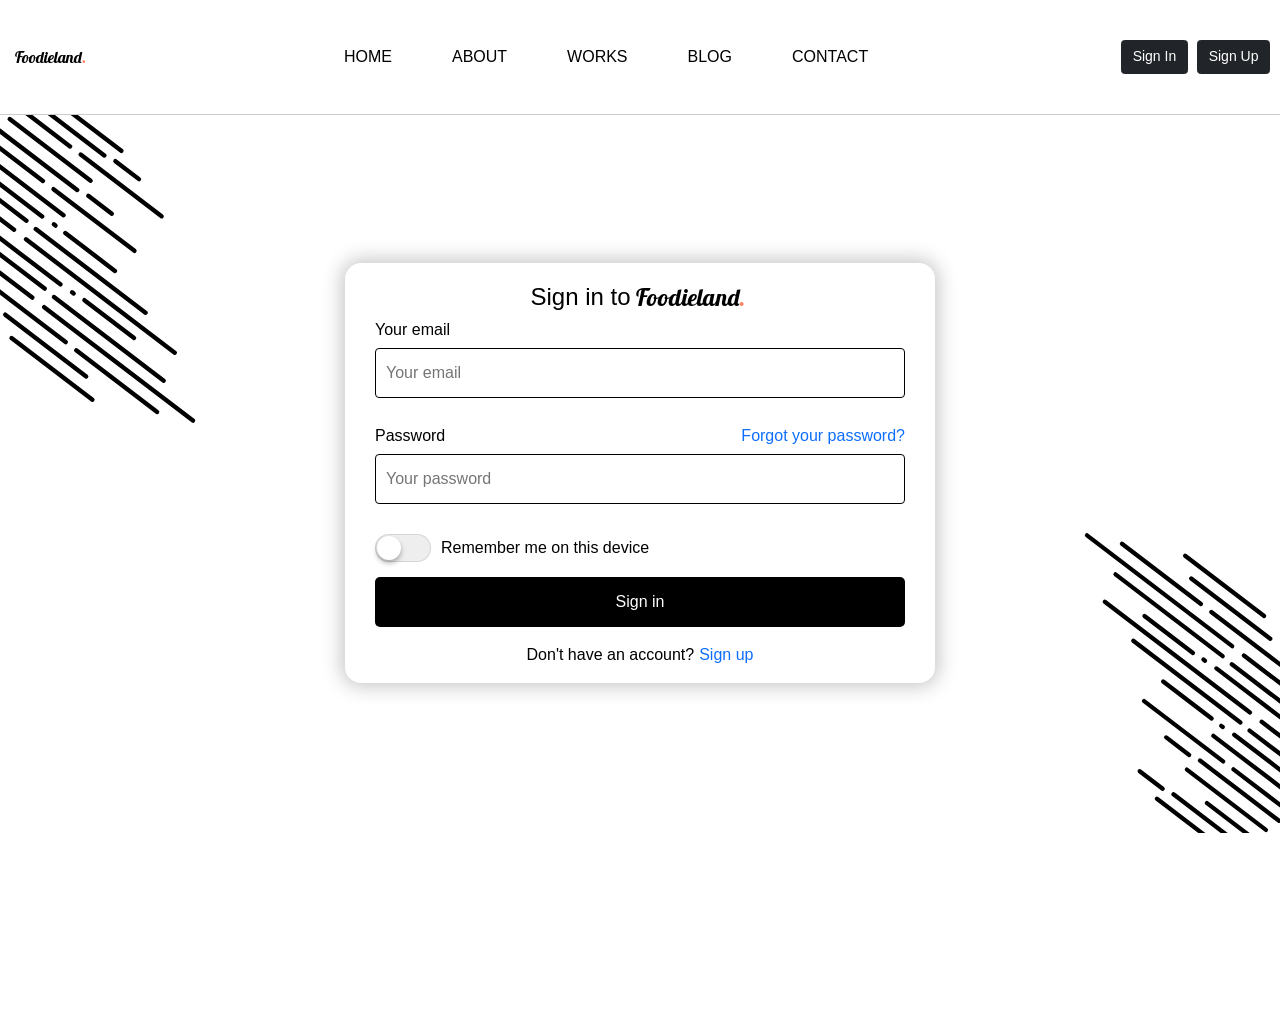
==== Bogdana_form/Bog-form_one.html @ 6d20bfa0 "fixed mistakes/added svg" ====
<!DOCTYPE html>
<html lang="en">

<head>
  <meta charset="UTF-8">
  <meta http-equiv="X-UA-Compatible" content="IE=edge">
  <meta name="viewport" content="width=device-width, initial-scale=1.0">
  <link rel="shortcut icon" href="../assets/favico/ForkKnife.ico" type="image/x-icon">
  <link rel="stylesheet" href="https://necolas.github.io/normalize.css/8.0.1/normalize.css">
  <link rel="stylesheet" type="text/css" href="../node_modules/simptip/simptip.css">
  <link rel="stylesheet" href="./Bog-form.css">
  <title>Foodieland</title>
</head>

<body>
  <header class="vad-header">
    <div class="container vad-header__wrapper">
      <div class="logo"><a href="#">Foodieland</a></div>
      <div class="vad-header__block">
        <div class="vad-header__burger"><span></span></div>
        <div class="vad-header__navigation">
          <nav class="navigation">
            <ul class="navigation__list">
              <li class="list-item"><a class="e-link navigation__link" href="#home">HOME</a>
              </li>
              <li class="list-item"><a class="e-link navigation__link" href="#about">ABOUT</a>
              </li>
              <li class="list-item"><a class="e-link navigation__link" href="#works">WORKS</a>
              </li>
              <li class="list-item"><a class="e-link navigation__link" href="#blog">BLOG</a>
              </li>
              <li class="list-item"><a class="e-link navigation__link" href="#contact">CONTACT</a>
              </li>
            </ul>
          </nav>
        </div>
        <div class="vad-header__button-block">
          <button class="btn btn-dark vad-header__btn features simptip-position-top simptip-success" type="button"
            data-tooltip="yea boy"> <a class="vad-header__link" href="#" target="_blank"> Sign In</a></button>
          <button class="btn btn-dark vad-header__btn features simptip-position-top simptip-info" type="button"
            data-tooltip="oy eah"> <a class="vad-header__link" href="#" target="_blank"> Sign Up</a></button>
        </div>
      </div>
    </div>
  </header>

  <!-- Entry page -->
  <div class="bog-entry-page">
    <!-- SVG top -->
    <svg class=" bog-entry-page__icon-top" xmlns="http://www.w3.org/2000/svg" viewBox="0 0 256 394" fill="none">
      <rect class="animation" x="252.519" y="393.834" width="250.037" height="5.74067" rx="2.87034"
        transform="rotate(-142.662 252.519 393.834)" fill="#000000" />
      <rect x="86.2478" y="291.292" width="138.668" height="5.74067" rx="2.87034"
        transform="rotate(-142.662 86.2478 291.292)" fill="#000000" />
      <rect x="101.356" y="92.6047" width="138.668" height="5.74067" rx="2.87034"
        transform="rotate(-142.662 101.356 92.6047)" fill="#000000" />
      <rect x="146.595" y="123.568" width="44.3923" height="5.74067" rx="2.87034"
        transform="rotate(-142.662 146.595 123.568)" fill="#000000" />
      <rect x="205.799" y="382.579" width="138.668" height="5.74067" rx="2.87034"
        transform="rotate(-142.662 205.799 382.579)" fill="#000000" />
      <rect class="animation" x="113.112" y="336.097" width="138.668" height="5.74067" rx="2.87034"
        transform="rotate(-142.662 113.112 336.097)" fill="#000000" />
      <rect x="121.283" y="366.595" width="138.668" height="5.74067" rx="2.87034"
        transform="rotate(-142.662 121.283 366.595)" fill="#000000" />
      <rect x="56.5977" y="80.8252" width="138.668" height="5.74067" rx="2.87034"
        transform="rotate(-142.662 56.5977 80.8252)" fill="#000000" />
      <rect class="animation" x="176.149" y="172.113" width="138.668" height="5.74067" rx="2.87034"
        transform="rotate(-142.662 176.149 172.113)" fill="#000000" />
      <rect x="83.4609" y="125.63" width="138.668" height="5.74067" rx="2.87034"
        transform="rotate(-142.662 83.4609 125.63)" fill="#000000" />
      <rect class="animation" x="136.802" y="47.448" width="138.668" height="5.74067" rx="2.87034"
        transform="rotate(-142.662 136.802 47.448)" fill="#000000" />
      <rect x="158.982" y="41.5049" width="138.668" height="5.74067" rx="2.87034"
        transform="rotate(-142.662 158.982 41.5049)" fill="#000000" />
      <rect x="182.041" y="78.4116" width="44.3923" height="5.74067" rx="2.87034"
        transform="rotate(-142.662 182.041 78.4116)" fill="#000000" />
      <rect x="92.0439" y="35.6682" width="138.668" height="5.74067" rx="2.87034"
        transform="rotate(-142.662 92.0439 35.6682)" fill="#000000" />
      <rect x="211.594" y="126.956" width="138.668" height="5.74067" rx="2.87034"
        transform="rotate(-142.662 211.594 126.956)" fill="#000000" />
      <rect class="animation" x="118.907" y="80.4731" width="138.668" height="5.74067" rx="2.87034"
        transform="rotate(-142.662 118.907 80.4731)" fill="#000000" />
      <rect x="79.4089" y="215.863" width="138.668" height="5.74067" rx="2.87034"
        transform="rotate(-142.662 79.4089 215.863)" fill="#000000" />
      <rect x="96.7888" y="227.781" width="8.41808" height="5.74067" rx="2.87034"
        transform="rotate(-142.662 96.7888 227.781)" fill="#000000" />
      <rect class="animation" x="175.633" y="285.924" width="87.2931" height="5.74067" rx="2.87034"
        transform="rotate(-142.662 175.633 285.924)" fill="#000000" />
      <rect x="150.657" y="198.258" width="87.2931" height="5.74067" rx="2.87034"
        transform="rotate(-142.662 150.657 198.258)" fill="#000000" />
      <rect x="42.6736" y="233.135" width="186.021" height="5.74067" rx="2.87034"
        transform="rotate(-142.662 42.6736 233.135)" fill="#000000" />
      <rect class="animation" x="58.8374" y="221.376" width="186.021" height="5.74067" rx="2.87034"
        transform="rotate(-142.662 58.8374 221.376)" fill="#000000" />
      <rect x="214.386" y="341.648" width="186.021" height="5.74067" rx="2.87034"
        transform="rotate(-142.662 214.386 341.648)" fill="#000000" />
      <rect class="animation" x="228.746" y="305.113" width="250.037" height="5.74067" rx="2.87034"
        transform="rotate(-142.662 228.746 305.113)" fill="#000000" />
      <rect class="animation" x="55.6362" y="127.142" width="138.668" height="5.74067" rx="2.87034"
        transform="rotate(-142.662 55.6362 127.142)" fill="#000000" />
      <rect x="73.0159" y="139.06" width="8.41808" height="5.74067" rx="2.87034"
        transform="rotate(-142.662 73.0159 139.06)" fill="#000000" />
      <rect x="18.9006" y="144.415" width="186.021" height="5.74067" rx="2.87034"
        transform="rotate(-142.662 18.9006 144.415)" fill="#000000" />
      <rect x="35.0647" y="132.655" width="186.021" height="5.74067" rx="2.87034"
        transform="rotate(-142.662 35.0647 132.655)" fill="#000000" />
      <rect x="190.613" y="252.927" width="186.021" height="5.74067" rx="2.87034"
        transform="rotate(-142.662 190.613 252.927)" fill="#000000" />
    </svg>
    <div class="bog-entry-page__wrapper">
      <!-- Content -->
      <div class="bog-entry-page__header bog__header">
        <h1 class="bog__header__title">
          Sign in to
        </h1>
        <div class="logo bog__header__logo">
          <a href="#">Foodieland</a>
        </div>
      </div>
      <!-- Form -->
      <form id="js-form" class="bog-entry-page__form bog-form" method="get">
        <!-- Email -->
        <label class="bog-form__field-input">
          <div class="bog-form__label" for="email">
            Your email
          </div>
          <input class="bog-form__input" type="text" name="email" id="email" placeholder="Your email">
          <div id="js-error" class="bog-form__field-input__error">
          </div>
        </label>
        <!-- Password -->
        <div class="bog-form__field-input">
          <label class="bog-form__label bog-form__field-input--flex " for="password">
            <div>
              Password
            </div>
            <div>
              <a href="">Forgot your password?</a>
            </div>
          </label>
          <input class="bog-form__input" type="password" name="password" id="password" placeholder="Your password">
        </div>
        <!-- Checkbox -->
        <div class=" bog-form__checkbox">
          <label class="bog-form__checkbox__label ">
            <input type="checkbox">
            <span class="bog-form__checkbox__switch"></span>
          </label>
          <div class="bog-checkbox__text">
            Remember me on this device
          </div>
        </div>
        <!-- Button -->
        <div class="bog-form__button">
          <button class=" bog-form__button-wrapper " type="submit">
            <span>
              Sign in
            </span>
          </button>
        </div>
        <!-- Registration link -->
        <div class="bog-form__registration-link">
          <div class="bog-form__registration-link__question">
            Don't have an account?
          </div>
          <a href="">Sign up</a>
        </div>
      </form>
    </div>
    <!-- SVG bottom -->
    <svg class="bog-entry-page__icon-bottom" xmlns="http://www.w3.org/2000/svg" viewBox="0 0 278 399" fill="none">
      <rect x="3.69238" width="265.144" height="6.08752" rx="3.04376" transform="rotate(37.3379 3.69238 0)"
        fill="#000000" />
      <rect class="animation" x="180.008" y="108.737" width="147.046" height="6.08752" rx="3.04376"
        transform="rotate(37.3379 180.008 108.737)" fill="#000000" />
      <rect class="animation" x="163.987" y="319.43" width="147.046" height="6.08752" rx="3.04376"
        transform="rotate(37.3379 163.987 319.43)" fill="#000000" />
      <rect x="116.015" y="286.595" width="47.0744" height="6.08752" rx="3.04376"
        transform="rotate(37.3379 116.015 286.595)" fill="#000000" />
      <rect x="53.2339" y="11.9347" width="147.046" height="6.08752" rx="3.04376"
        transform="rotate(37.3379 53.2339 11.9347)" fill="#000000" />
      <rect x="151.522" y="61.2256" width="147.046" height="6.08752" rx="3.04376"
        transform="rotate(37.3379 151.522 61.2256)" fill="#000000" />
      <rect class="animation" x="142.857" y="28.8849" width="147.046" height="6.08752" rx="3.04376"
        transform="rotate(37.3379 142.857 28.8849)" fill="#000000" />
      <rect x="211.45" y="331.921" width="147.046" height="6.08752" rx="3.04376"
        transform="rotate(37.3379 211.45 331.921)" fill="#000000" />
      <rect class="animation" x="84.6753" y="235.118" width="147.046" height="6.08752" rx="3.04376"
        transform="rotate(37.3379 84.6753 235.118)" fill="#000000" />
      <rect class="animation" x="182.963" y="284.409" width="147.046" height="6.08752" rx="3.04376"
        transform="rotate(37.3379 182.963 284.409)" fill="#000000" />
      <rect x="126.4" y="367.314" width="147.046" height="6.08752" rx="3.04376"
        transform="rotate(37.3379 126.4 367.314)" fill="#000000" />
      <rect class="bog-entry-page__icon-bottom__rotating" x="102.879" y="373.617" width="147.046" height="6.08752"
        rx="3.04376" transform="rotate(37.3379 102.879 373.617)" fill="#000000" />
      <rect x="78.4282" y="334.48" width="47.0744" height="6.08752" rx="3.04376"
        transform="rotate(37.3379 78.4282 334.48)" fill="#000000" />
      <rect class="animation" x="173.863" y="379.805" width="147.046" height="6.08752" rx="3.04376"
        transform="rotate(37.3379 173.863 379.805)" fill="#000000" />
      <rect x="145.376" y="332.294" width="147.046" height="6.08752" rx="3.04376"
        transform="rotate(37.3379 145.376 332.294)" fill="#000000" />
      <rect x="187.26" y="188.723" width="147.046" height="6.08752" rx="3.04376"
        transform="rotate(37.3379 187.26 188.723)" fill="#000000" />
      <rect x="168.831" y="176.086" width="8.92669" height="6.08752" rx="3.04376"
        transform="rotate(37.3379 168.831 176.086)" fill="#000000" />
      <rect x="85.2222" y="114.43" width="92.5672" height="6.08752" rx="3.04376"
        transform="rotate(37.3379 85.2222 114.43)" fill="#000000" />
      <rect x="111.707" y="207.392" width="92.5672" height="6.08752" rx="3.04376"
        transform="rotate(37.3379 111.707 207.392)" fill="#000000" />
      <rect x="226.216" y="170.408" width="197.261" height="6.08752" rx="3.04376"
        transform="rotate(37.3379 226.216 170.408)" fill="#000000" />
      <rect x="209.075" y="182.879" width="197.261" height="6.08752" rx="3.04376"
        transform="rotate(37.3379 209.075 182.879)" fill="#000000" />
      <rect class="animation" x="44.1294" y="55.3391" width="197.261" height="6.08752" rx="3.04376"
        transform="rotate(37.3379 44.1294 55.3391)" fill="#000000" />
      <rect x="28.9014" y="94.0815" width="265.144" height="6.08752" rx="3.04376"
        transform="rotate(37.3379 28.9014 94.0815)" fill="#000000" />
      <rect x="212.469" y="282.805" width="147.046" height="6.08752" rx="3.04376"
        transform="rotate(37.3379 212.469 282.805)" fill="#000000" />
      <rect x="194.041" y="270.168" width="8.92669" height="6.08752" rx="3.04376"
        transform="rotate(37.3379 194.041 270.168)" fill="#000000" />
      <rect x="251.425" y="264.489" width="197.261" height="6.08752" rx="3.04376"
        transform="rotate(37.3379 251.425 264.489)" fill="#000000" />
      <rect x="234.284" y="276.96" width="197.261" height="6.08752" rx="3.04376"
        transform="rotate(37.3379 234.284 276.96)" fill="#000000" />
      <rect class="animation" x="69.3384" y="149.42" width="197.261" height="6.08752" rx="3.04376"
        transform="rotate(37.3379 69.3384 149.42)" fill="#000000" />
    </svg>
  </div>

  <script src="../index.js"></script>
  <script>
    const errorBlock = document.getElementById('js-error');
    const form = document.getElementById('js-form');
    const validEmail = 'pirate@gmail.com'
    const validPass = 'pirate'
    form.addEventListener('submit', (event) => {
      event.preventDefault()
      if (form.email.value !== validEmail || form.password.value !== validPass) {
        errorBlock.innerText = 'The password or email is incorrect!'
        return false
      }
      alert('Success')
    })
  </script>
</body>

</html>
---- Bogdana_form/Bog-form.css ----
@charset "UTF-8";
@import url("https://fonts.googleapis.com/css2?family=Lobster&display=swap");
:root {
  --bs-blue: #0d6efd;
  --bs-indigo: #6610f2;
  --bs-purple: #6f42c1;
  --bs-pink: #d63384;
  --bs-red: #dc3545;
  --bs-orange: #fd7e14;
  --bs-yellow: #ffc107;
  --bs-green: #198754;
  --bs-teal: #20c997;
  --bs-cyan: #0dcaf0;
  --bs-white: #fff;
  --bs-gray: #6c757d;
  --bs-gray-dark: #343a40;
  --bs-gray-100: #f8f9fa;
  --bs-gray-200: #e9ecef;
  --bs-gray-300: #dee2e6;
  --bs-gray-400: #ced4da;
  --bs-gray-500: #adb5bd;
  --bs-gray-600: #6c757d;
  --bs-gray-700: #495057;
  --bs-gray-800: #343a40;
  --bs-gray-900: #212529;
  --bs-primary: #0d6efd;
  --bs-secondary: #6c757d;
  --bs-success: #198754;
  --bs-info: #0dcaf0;
  --bs-warning: #ffc107;
  --bs-danger: #dc3545;
  --bs-light: #f8f9fa;
  --bs-dark: #212529;
  --bs-primary-rgb: 13, 110, 253;
  --bs-secondary-rgb: 108, 117, 125;
  --bs-success-rgb: 25, 135, 84;
  --bs-info-rgb: 13, 202, 240;
  --bs-warning-rgb: 255, 193, 7;
  --bs-danger-rgb: 220, 53, 69;
  --bs-light-rgb: 248, 249, 250;
  --bs-dark-rgb: 33, 37, 41;
  --bs-white-rgb: 255, 255, 255;
  --bs-black-rgb: 0, 0, 0;
  --bs-body-color-rgb: 33, 37, 41;
  --bs-body-bg-rgb: 255, 255, 255;
  --bs-font-sans-serif: system-ui, -apple-system, "Segoe UI", Roboto, "Helvetica Neue", Arial, "Noto Sans", "Liberation Sans", sans-serif, "Apple Color Emoji", "Segoe UI Emoji", "Segoe UI Symbol", "Noto Color Emoji";
  --bs-font-monospace: SFMono-Regular, Menlo, Monaco, Consolas, "Liberation Mono", "Courier New", monospace;
  --bs-gradient: linear-gradient(180deg, rgba(255, 255, 255, 0.15), rgba(255, 255, 255, 0));
  --bs-body-font-family: var(--bs-font-sans-serif);
  --bs-body-font-size: 1rem;
  --bs-body-font-weight: 400;
  --bs-body-line-height: 1.5;
  --bs-body-color: #212529;
  --bs-body-bg: #fff;
}

*,
*::before,
*::after {
  box-sizing: border-box;
}

@media (prefers-reduced-motion: no-preference) {
  :root {
    scroll-behavior: smooth;
  }
}

body {
  margin: 0;
  font-family: var(--bs-body-font-family);
  font-size: var(--bs-body-font-size);
  font-weight: var(--bs-body-font-weight);
  line-height: var(--bs-body-line-height);
  color: var(--bs-body-color);
  text-align: var(--bs-body-text-align);
  background-color: var(--bs-body-bg);
  -webkit-text-size-adjust: 100%;
  -webkit-tap-highlight-color: rgba(0, 0, 0, 0);
}

hr {
  margin: 1rem 0;
  color: inherit;
  background-color: currentColor;
  border: 0;
  opacity: 0.25;
}

hr:not([size]) {
  height: 1px;
}

h6, .h6, h5, .h5, h4, .h4, h3, .h3, h2, .h2, h1, .h1 {
  margin-top: 0;
  margin-bottom: 0.5rem;
  font-weight: 500;
  line-height: 1.2;
}

h1, .h1 {
  font-size: calc(1.375rem + 1.5vw);
}
@media (min-width: 1200px) {
  h1, .h1 {
    font-size: 2.5rem;
  }
}

h2, .h2 {
  font-size: calc(1.325rem + 0.9vw);
}
@media (min-width: 1200px) {
  h2, .h2 {
    font-size: 2rem;
  }
}

h3, .h3 {
  font-size: calc(1.3rem + 0.6vw);
}
@media (min-width: 1200px) {
  h3, .h3 {
    font-size: 1.75rem;
  }
}

h4, .h4 {
  font-size: calc(1.275rem + 0.3vw);
}
@media (min-width: 1200px) {
  h4, .h4 {
    font-size: 1.5rem;
  }
}

h5, .h5 {
  font-size: 1.25rem;
}

h6, .h6 {
  font-size: 1rem;
}

p {
  margin-top: 0;
  margin-bottom: 1rem;
}

abbr[title],
abbr[data-bs-original-title] {
  text-decoration: underline dotted;
  cursor: help;
  text-decoration-skip-ink: none;
}

address {
  margin-bottom: 1rem;
  font-style: normal;
  line-height: inherit;
}

ol,
ul {
  padding-left: 2rem;
}

ol,
ul,
dl {
  margin-top: 0;
  margin-bottom: 1rem;
}

ol ol,
ul ul,
ol ul,
ul ol {
  margin-bottom: 0;
}

dt {
  font-weight: 700;
}

dd {
  margin-bottom: 0.5rem;
  margin-left: 0;
}

blockquote {
  margin: 0 0 1rem;
}

b,
strong {
  font-weight: bolder;
}

small, .small {
  font-size: 0.875em;
}

mark, .mark {
  padding: 0.2em;
  background-color: #fcf8e3;
}

sub,
sup {
  position: relative;
  font-size: 0.75em;
  line-height: 0;
  vertical-align: baseline;
}

sub {
  bottom: -0.25em;
}

sup {
  top: -0.5em;
}

a {
  color: #0d6efd;
  text-decoration: underline;
}
a:hover {
  color: #0a58ca;
}

a:not([href]):not([class]), a:not([href]):not([class]):hover {
  color: inherit;
  text-decoration: none;
}

pre,
code,
kbd,
samp {
  font-family: var(--bs-font-monospace);
  font-size: 1em;
  direction: ltr /* rtl:ignore */;
  unicode-bidi: bidi-override;
}

pre {
  display: block;
  margin-top: 0;
  margin-bottom: 1rem;
  overflow: auto;
  font-size: 0.875em;
}
pre code {
  font-size: inherit;
  color: inherit;
  word-break: normal;
}

code {
  font-size: 0.875em;
  color: #d63384;
  word-wrap: break-word;
}
a > code {
  color: inherit;
}

kbd {
  padding: 0.2rem 0.4rem;
  font-size: 0.875em;
  color: #fff;
  background-color: #212529;
  border-radius: 0.2rem;
}
kbd kbd {
  padding: 0;
  font-size: 1em;
  font-weight: 700;
}

figure {
  margin: 0 0 1rem;
}

img,
svg {
  vertical-align: middle;
}

table {
  caption-side: bottom;
  border-collapse: collapse;
}

caption {
  padding-top: 0.5rem;
  padding-bottom: 0.5rem;
  color: #6c757d;
  text-align: left;
}

th {
  text-align: inherit;
  text-align: -webkit-match-parent;
}

thead,
tbody,
tfoot,
tr,
td,
th {
  border-color: inherit;
  border-style: solid;
  border-width: 0;
}

label {
  display: inline-block;
}

button {
  border-radius: 0;
}

button:focus:not(:focus-visible) {
  outline: 0;
}

input,
button,
select,
optgroup,
textarea {
  margin: 0;
  font-family: inherit;
  font-size: inherit;
  line-height: inherit;
}

button,
select {
  text-transform: none;
}

[role=button] {
  cursor: pointer;
}

select {
  word-wrap: normal;
}
select:disabled {
  opacity: 1;
}

[list]::-webkit-calendar-picker-indicator {
  display: none;
}

button,
[type=button],
[type=reset],
[type=submit] {
  -webkit-appearance: button;
}
button:not(:disabled),
[type=button]:not(:disabled),
[type=reset]:not(:disabled),
[type=submit]:not(:disabled) {
  cursor: pointer;
}

::-moz-focus-inner {
  padding: 0;
  border-style: none;
}

textarea {
  resize: vertical;
}

fieldset {
  min-width: 0;
  padding: 0;
  margin: 0;
  border: 0;
}

legend {
  float: left;
  width: 100%;
  padding: 0;
  margin-bottom: 0.5rem;
  font-size: calc(1.275rem + 0.3vw);
  line-height: inherit;
}
@media (min-width: 1200px) {
  legend {
    font-size: 1.5rem;
  }
}
legend + * {
  clear: left;
}

::-webkit-datetime-edit-fields-wrapper,
::-webkit-datetime-edit-text,
::-webkit-datetime-edit-minute,
::-webkit-datetime-edit-hour-field,
::-webkit-datetime-edit-day-field,
::-webkit-datetime-edit-month-field,
::-webkit-datetime-edit-year-field {
  padding: 0;
}

::-webkit-inner-spin-button {
  height: auto;
}

[type=search] {
  outline-offset: -2px;
  -webkit-appearance: textfield;
}

/* rtl:raw:
[type="tel"],
[type="url"],
[type="email"],
[type="number"] {
  direction: ltr;
}
*/
::-webkit-search-decoration {
  -webkit-appearance: none;
}

::-webkit-color-swatch-wrapper {
  padding: 0;
}

::file-selector-button {
  font: inherit;
}

::-webkit-file-upload-button {
  font: inherit;
  -webkit-appearance: button;
}

output {
  display: inline-block;
}

iframe {
  border: 0;
}

summary {
  display: list-item;
  cursor: pointer;
}

progress {
  vertical-align: baseline;
}

[hidden] {
  display: none !important;
}

.lead {
  font-size: 1.25rem;
  font-weight: 300;
}

.display-1 {
  font-size: calc(1.625rem + 4.5vw);
  font-weight: 300;
  line-height: 1.2;
}
@media (min-width: 1200px) {
  .display-1 {
    font-size: 5rem;
  }
}

.display-2 {
  font-size: calc(1.575rem + 3.9vw);
  font-weight: 300;
  line-height: 1.2;
}
@media (min-width: 1200px) {
  .display-2 {
    font-size: 4.5rem;
  }
}

.display-3 {
  font-size: calc(1.525rem + 3.3vw);
  font-weight: 300;
  line-height: 1.2;
}
@media (min-width: 1200px) {
  .display-3 {
    font-size: 4rem;
  }
}

.display-4 {
  font-size: calc(1.475rem + 2.7vw);
  font-weight: 300;
  line-height: 1.2;
}
@media (min-width: 1200px) {
  .display-4 {
    font-size: 3.5rem;
  }
}

.display-5 {
  font-size: calc(1.425rem + 2.1vw);
  font-weight: 300;
  line-height: 1.2;
}
@media (min-width: 1200px) {
  .display-5 {
    font-size: 3rem;
  }
}

.display-6 {
  font-size: calc(1.375rem + 1.5vw);
  font-weight: 300;
  line-height: 1.2;
}
@media (min-width: 1200px) {
  .display-6 {
    font-size: 2.5rem;
  }
}

.list-unstyled {
  padding-left: 0;
  list-style: none;
}

.list-inline {
  padding-left: 0;
  list-style: none;
}

.list-inline-item {
  display: inline-block;
}
.list-inline-item:not(:last-child) {
  margin-right: 0.5rem;
}

.initialism {
  font-size: 0.875em;
  text-transform: uppercase;
}

.blockquote {
  margin-bottom: 1rem;
  font-size: 1.25rem;
}
.blockquote > :last-child {
  margin-bottom: 0;
}

.blockquote-footer {
  margin-top: -1rem;
  margin-bottom: 1rem;
  font-size: 0.875em;
  color: #6c757d;
}
.blockquote-footer::before {
  content: "— ";
}

.btn {
  display: inline-block;
  font-weight: 400;
  line-height: 1.5;
  color: #212529;
  text-align: center;
  text-decoration: none;
  vertical-align: middle;
  cursor: pointer;
  user-select: none;
  background-color: transparent;
  border: 1px solid transparent;
  padding: 0.375rem 0.75rem;
  font-size: 1rem;
  border-radius: 0.25rem;
  transition: color 0.15s ease-in-out, background-color 0.15s ease-in-out, border-color 0.15s ease-in-out, box-shadow 0.15s ease-in-out;
}
@media (prefers-reduced-motion: reduce) {
  .btn {
    transition: none;
  }
}
.btn:hover {
  color: #212529;
}
.btn-check:focus + .btn, .btn:focus {
  outline: 0;
  box-shadow: 0 0 0 0.25rem rgba(13, 110, 253, 0.25);
}
.btn:disabled, .btn.disabled, fieldset:disabled .btn {
  pointer-events: none;
  opacity: 0.65;
}

.btn-primary {
  color: #fff;
  background-color: #0d6efd;
  border-color: #0d6efd;
}
.btn-primary:hover {
  color: #fff;
  background-color: #0b5ed7;
  border-color: #0a58ca;
}
.btn-check:focus + .btn-primary, .btn-primary:focus {
  color: #fff;
  background-color: #0b5ed7;
  border-color: #0a58ca;
  box-shadow: 0 0 0 0.25rem rgba(49, 132, 253, 0.5);
}
.btn-check:checked + .btn-primary, .btn-check:active + .btn-primary, .btn-primary:active, .btn-primary.active, .show > .btn-primary.dropdown-toggle {
  color: #fff;
  background-color: #0a58ca;
  border-color: #0a53be;
}
.btn-check:checked + .btn-primary:focus, .btn-check:active + .btn-primary:focus, .btn-primary:active:focus, .btn-primary.active:focus, .show > .btn-primary.dropdown-toggle:focus {
  box-shadow: 0 0 0 0.25rem rgba(49, 132, 253, 0.5);
}
.btn-primary:disabled, .btn-primary.disabled {
  color: #fff;
  background-color: #0d6efd;
  border-color: #0d6efd;
}

.btn-secondary {
  color: #fff;
  background-color: #6c757d;
  border-color: #6c757d;
}
.btn-secondary:hover {
  color: #fff;
  background-color: #5c636a;
  border-color: #565e64;
}
.btn-check:focus + .btn-secondary, .btn-secondary:focus {
  color: #fff;
  background-color: #5c636a;
  border-color: #565e64;
  box-shadow: 0 0 0 0.25rem rgba(130, 138, 145, 0.5);
}
.btn-check:checked + .btn-secondary, .btn-check:active + .btn-secondary, .btn-secondary:active, .btn-secondary.active, .show > .btn-secondary.dropdown-toggle {
  color: #fff;
  background-color: #565e64;
  border-color: #51585e;
}
.btn-check:checked + .btn-secondary:focus, .btn-check:active + .btn-secondary:focus, .btn-secondary:active:focus, .btn-secondary.active:focus, .show > .btn-secondary.dropdown-toggle:focus {
  box-shadow: 0 0 0 0.25rem rgba(130, 138, 145, 0.5);
}
.btn-secondary:disabled, .btn-secondary.disabled {
  color: #fff;
  background-color: #6c757d;
  border-color: #6c757d;
}

.btn-success {
  color: #fff;
  background-color: #198754;
  border-color: #198754;
}
.btn-success:hover {
  color: #fff;
  background-color: #157347;
  border-color: #146c43;
}
.btn-check:focus + .btn-success, .btn-success:focus {
  color: #fff;
  background-color: #157347;
  border-color: #146c43;
  box-shadow: 0 0 0 0.25rem rgba(60, 153, 110, 0.5);
}
.btn-check:checked + .btn-success, .btn-check:active + .btn-success, .btn-success:active, .btn-success.active, .show > .btn-success.dropdown-toggle {
  color: #fff;
  background-color: #146c43;
  border-color: #13653f;
}
.btn-check:checked + .btn-success:focus, .btn-check:active + .btn-success:focus, .btn-success:active:focus, .btn-success.active:focus, .show > .btn-success.dropdown-toggle:focus {
  box-shadow: 0 0 0 0.25rem rgba(60, 153, 110, 0.5);
}
.btn-success:disabled, .btn-success.disabled {
  color: #fff;
  background-color: #198754;
  border-color: #198754;
}

.btn-info {
  color: #000;
  background-color: #0dcaf0;
  border-color: #0dcaf0;
}
.btn-info:hover {
  color: #000;
  background-color: #31d2f2;
  border-color: #25cff2;
}
.btn-check:focus + .btn-info, .btn-info:focus {
  color: #000;
  background-color: #31d2f2;
  border-color: #25cff2;
  box-shadow: 0 0 0 0.25rem rgba(11, 172, 204, 0.5);
}
.btn-check:checked + .btn-info, .btn-check:active + .btn-info, .btn-info:active, .btn-info.active, .show > .btn-info.dropdown-toggle {
  color: #000;
  background-color: #3dd5f3;
  border-color: #25cff2;
}
.btn-check:checked + .btn-info:focus, .btn-check:active + .btn-info:focus, .btn-info:active:focus, .btn-info.active:focus, .show > .btn-info.dropdown-toggle:focus {
  box-shadow: 0 0 0 0.25rem rgba(11, 172, 204, 0.5);
}
.btn-info:disabled, .btn-info.disabled {
  color: #000;
  background-color: #0dcaf0;
  border-color: #0dcaf0;
}

.btn-warning {
  color: #000;
  background-color: #ffc107;
  border-color: #ffc107;
}
.btn-warning:hover {
  color: #000;
  background-color: #ffca2c;
  border-color: #ffc720;
}
.btn-check:focus + .btn-warning, .btn-warning:focus {
  color: #000;
  background-color: #ffca2c;
  border-color: #ffc720;
  box-shadow: 0 0 0 0.25rem rgba(217, 164, 6, 0.5);
}
.btn-check:checked + .btn-warning, .btn-check:active + .btn-warning, .btn-warning:active, .btn-warning.active, .show > .btn-warning.dropdown-toggle {
  color: #000;
  background-color: #ffcd39;
  border-color: #ffc720;
}
.btn-check:checked + .btn-warning:focus, .btn-check:active + .btn-warning:focus, .btn-warning:active:focus, .btn-warning.active:focus, .show > .btn-warning.dropdown-toggle:focus {
  box-shadow: 0 0 0 0.25rem rgba(217, 164, 6, 0.5);
}
.btn-warning:disabled, .btn-warning.disabled {
  color: #000;
  background-color: #ffc107;
  border-color: #ffc107;
}

.btn-danger {
  color: #fff;
  background-color: #dc3545;
  border-color: #dc3545;
}
.btn-danger:hover {
  color: #fff;
  background-color: #bb2d3b;
  border-color: #b02a37;
}
.btn-check:focus + .btn-danger, .btn-danger:focus {
  color: #fff;
  background-color: #bb2d3b;
  border-color: #b02a37;
  box-shadow: 0 0 0 0.25rem rgba(225, 83, 97, 0.5);
}
.btn-check:checked + .btn-danger, .btn-check:active + .btn-danger, .btn-danger:active, .btn-danger.active, .show > .btn-danger.dropdown-toggle {
  color: #fff;
  background-color: #b02a37;
  border-color: #a52834;
}
.btn-check:checked + .btn-danger:focus, .btn-check:active + .btn-danger:focus, .btn-danger:active:focus, .btn-danger.active:focus, .show > .btn-danger.dropdown-toggle:focus {
  box-shadow: 0 0 0 0.25rem rgba(225, 83, 97, 0.5);
}
.btn-danger:disabled, .btn-danger.disabled {
  color: #fff;
  background-color: #dc3545;
  border-color: #dc3545;
}

.btn-light {
  color: #000;
  background-color: #f8f9fa;
  border-color: #f8f9fa;
}
.btn-light:hover {
  color: #000;
  background-color: #f9fafb;
  border-color: #f9fafb;
}
.btn-check:focus + .btn-light, .btn-light:focus {
  color: #000;
  background-color: #f9fafb;
  border-color: #f9fafb;
  box-shadow: 0 0 0 0.25rem rgba(211, 212, 213, 0.5);
}
.btn-check:checked + .btn-light, .btn-check:active + .btn-light, .btn-light:active, .btn-light.active, .show > .btn-light.dropdown-toggle {
  color: #000;
  background-color: #f9fafb;
  border-color: #f9fafb;
}
.btn-check:checked + .btn-light:focus, .btn-check:active + .btn-light:focus, .btn-light:active:focus, .btn-light.active:focus, .show > .btn-light.dropdown-toggle:focus {
  box-shadow: 0 0 0 0.25rem rgba(211, 212, 213, 0.5);
}
.btn-light:disabled, .btn-light.disabled {
  color: #000;
  background-color: #f8f9fa;
  border-color: #f8f9fa;
}

.btn-dark {
  color: #fff;
  background-color: #212529;
  border-color: #212529;
}
.btn-dark:hover {
  color: #fff;
  background-color: #1c1f23;
  border-color: #1a1e21;
}
.btn-check:focus + .btn-dark, .btn-dark:focus {
  color: #fff;
  background-color: #1c1f23;
  border-color: #1a1e21;
  box-shadow: 0 0 0 0.25rem rgba(66, 70, 73, 0.5);
}
.btn-check:checked + .btn-dark, .btn-check:active + .btn-dark, .btn-dark:active, .btn-dark.active, .show > .btn-dark.dropdown-toggle {
  color: #fff;
  background-color: #1a1e21;
  border-color: #191c1f;
}
.btn-check:checked + .btn-dark:focus, .btn-check:active + .btn-dark:focus, .btn-dark:active:focus, .btn-dark.active:focus, .show > .btn-dark.dropdown-toggle:focus {
  box-shadow: 0 0 0 0.25rem rgba(66, 70, 73, 0.5);
}
.btn-dark:disabled, .btn-dark.disabled {
  color: #fff;
  background-color: #212529;
  border-color: #212529;
}

.btn-outline-primary {
  color: #0d6efd;
  border-color: #0d6efd;
}
.btn-outline-primary:hover {
  color: #fff;
  background-color: #0d6efd;
  border-color: #0d6efd;
}
.btn-check:focus + .btn-outline-primary, .btn-outline-primary:focus {
  box-shadow: 0 0 0 0.25rem rgba(13, 110, 253, 0.5);
}
.btn-check:checked + .btn-outline-primary, .btn-check:active + .btn-outline-primary, .btn-outline-primary:active, .btn-outline-primary.active, .btn-outline-primary.dropdown-toggle.show {
  color: #fff;
  background-color: #0d6efd;
  border-color: #0d6efd;
}
.btn-check:checked + .btn-outline-primary:focus, .btn-check:active + .btn-outline-primary:focus, .btn-outline-primary:active:focus, .btn-outline-primary.active:focus, .btn-outline-primary.dropdown-toggle.show:focus {
  box-shadow: 0 0 0 0.25rem rgba(13, 110, 253, 0.5);
}
.btn-outline-primary:disabled, .btn-outline-primary.disabled {
  color: #0d6efd;
  background-color: transparent;
}

.btn-outline-secondary {
  color: #6c757d;
  border-color: #6c757d;
}
.btn-outline-secondary:hover {
  color: #fff;
  background-color: #6c757d;
  border-color: #6c757d;
}
.btn-check:focus + .btn-outline-secondary, .btn-outline-secondary:focus {
  box-shadow: 0 0 0 0.25rem rgba(108, 117, 125, 0.5);
}
.btn-check:checked + .btn-outline-secondary, .btn-check:active + .btn-outline-secondary, .btn-outline-secondary:active, .btn-outline-secondary.active, .btn-outline-secondary.dropdown-toggle.show {
  color: #fff;
  background-color: #6c757d;
  border-color: #6c757d;
}
.btn-check:checked + .btn-outline-secondary:focus, .btn-check:active + .btn-outline-secondary:focus, .btn-outline-secondary:active:focus, .btn-outline-secondary.active:focus, .btn-outline-secondary.dropdown-toggle.show:focus {
  box-shadow: 0 0 0 0.25rem rgba(108, 117, 125, 0.5);
}
.btn-outline-secondary:disabled, .btn-outline-secondary.disabled {
  color: #6c757d;
  background-color: transparent;
}

.btn-outline-success {
  color: #198754;
  border-color: #198754;
}
.btn-outline-success:hover {
  color: #fff;
  background-color: #198754;
  border-color: #198754;
}
.btn-check:focus + .btn-outline-success, .btn-outline-success:focus {
  box-shadow: 0 0 0 0.25rem rgba(25, 135, 84, 0.5);
}
.btn-check:checked + .btn-outline-success, .btn-check:active + .btn-outline-success, .btn-outline-success:active, .btn-outline-success.active, .btn-outline-success.dropdown-toggle.show {
  color: #fff;
  background-color: #198754;
  border-color: #198754;
}
.btn-check:checked + .btn-outline-success:focus, .btn-check:active + .btn-outline-success:focus, .btn-outline-success:active:focus, .btn-outline-success.active:focus, .btn-outline-success.dropdown-toggle.show:focus {
  box-shadow: 0 0 0 0.25rem rgba(25, 135, 84, 0.5);
}
.btn-outline-success:disabled, .btn-outline-success.disabled {
  color: #198754;
  background-color: transparent;
}

.btn-outline-info {
  color: #0dcaf0;
  border-color: #0dcaf0;
}
.btn-outline-info:hover {
  color: #000;
  background-color: #0dcaf0;
  border-color: #0dcaf0;
}
.btn-check:focus + .btn-outline-info, .btn-outline-info:focus {
  box-shadow: 0 0 0 0.25rem rgba(13, 202, 240, 0.5);
}
.btn-check:checked + .btn-outline-info, .btn-check:active + .btn-outline-info, .btn-outline-info:active, .btn-outline-info.active, .btn-outline-info.dropdown-toggle.show {
  color: #000;
  background-color: #0dcaf0;
  border-color: #0dcaf0;
}
.btn-check:checked + .btn-outline-info:focus, .btn-check:active + .btn-outline-info:focus, .btn-outline-info:active:focus, .btn-outline-info.active:focus, .btn-outline-info.dropdown-toggle.show:focus {
  box-shadow: 0 0 0 0.25rem rgba(13, 202, 240, 0.5);
}
.btn-outline-info:disabled, .btn-outline-info.disabled {
  color: #0dcaf0;
  background-color: transparent;
}

.btn-outline-warning {
  color: #ffc107;
  border-color: #ffc107;
}
.btn-outline-warning:hover {
  color: #000;
  background-color: #ffc107;
  border-color: #ffc107;
}
.btn-check:focus + .btn-outline-warning, .btn-outline-warning:focus {
  box-shadow: 0 0 0 0.25rem rgba(255, 193, 7, 0.5);
}
.btn-check:checked + .btn-outline-warning, .btn-check:active + .btn-outline-warning, .btn-outline-warning:active, .btn-outline-warning.active, .btn-outline-warning.dropdown-toggle.show {
  color: #000;
  background-color: #ffc107;
  border-color: #ffc107;
}
.btn-check:checked + .btn-outline-warning:focus, .btn-check:active + .btn-outline-warning:focus, .btn-outline-warning:active:focus, .btn-outline-warning.active:focus, .btn-outline-warning.dropdown-toggle.show:focus {
  box-shadow: 0 0 0 0.25rem rgba(255, 193, 7, 0.5);
}
.btn-outline-warning:disabled, .btn-outline-warning.disabled {
  color: #ffc107;
  background-color: transparent;
}

.btn-outline-danger {
  color: #dc3545;
  border-color: #dc3545;
}
.btn-outline-danger:hover {
  color: #fff;
  background-color: #dc3545;
  border-color: #dc3545;
}
.btn-check:focus + .btn-outline-danger, .btn-outline-danger:focus {
  box-shadow: 0 0 0 0.25rem rgba(220, 53, 69, 0.5);
}
.btn-check:checked + .btn-outline-danger, .btn-check:active + .btn-outline-danger, .btn-outline-danger:active, .btn-outline-danger.active, .btn-outline-danger.dropdown-toggle.show {
  color: #fff;
  background-color: #dc3545;
  border-color: #dc3545;
}
.btn-check:checked + .btn-outline-danger:focus, .btn-check:active + .btn-outline-danger:focus, .btn-outline-danger:active:focus, .btn-outline-danger.active:focus, .btn-outline-danger.dropdown-toggle.show:focus {
  box-shadow: 0 0 0 0.25rem rgba(220, 53, 69, 0.5);
}
.btn-outline-danger:disabled, .btn-outline-danger.disabled {
  color: #dc3545;
  background-color: transparent;
}

.btn-outline-light {
  color: #f8f9fa;
  border-color: #f8f9fa;
}
.btn-outline-light:hover {
  color: #000;
  background-color: #f8f9fa;
  border-color: #f8f9fa;
}
.btn-check:focus + .btn-outline-light, .btn-outline-light:focus {
  box-shadow: 0 0 0 0.25rem rgba(248, 249, 250, 0.5);
}
.btn-check:checked + .btn-outline-light, .btn-check:active + .btn-outline-light, .btn-outline-light:active, .btn-outline-light.active, .btn-outline-light.dropdown-toggle.show {
  color: #000;
  background-color: #f8f9fa;
  border-color: #f8f9fa;
}
.btn-check:checked + .btn-outline-light:focus, .btn-check:active + .btn-outline-light:focus, .btn-outline-light:active:focus, .btn-outline-light.active:focus, .btn-outline-light.dropdown-toggle.show:focus {
  box-shadow: 0 0 0 0.25rem rgba(248, 249, 250, 0.5);
}
.btn-outline-light:disabled, .btn-outline-light.disabled {
  color: #f8f9fa;
  background-color: transparent;
}

.btn-outline-dark {
  color: #212529;
  border-color: #212529;
}
.btn-outline-dark:hover {
  color: #fff;
  background-color: #212529;
  border-color: #212529;
}
.btn-check:focus + .btn-outline-dark, .btn-outline-dark:focus {
  box-shadow: 0 0 0 0.25rem rgba(33, 37, 41, 0.5);
}
.btn-check:checked + .btn-outline-dark, .btn-check:active + .btn-outline-dark, .btn-outline-dark:active, .btn-outline-dark.active, .btn-outline-dark.dropdown-toggle.show {
  color: #fff;
  background-color: #212529;
  border-color: #212529;
}
.btn-check:checked + .btn-outline-dark:focus, .btn-check:active + .btn-outline-dark:focus, .btn-outline-dark:active:focus, .btn-outline-dark.active:focus, .btn-outline-dark.dropdown-toggle.show:focus {
  box-shadow: 0 0 0 0.25rem rgba(33, 37, 41, 0.5);
}
.btn-outline-dark:disabled, .btn-outline-dark.disabled {
  color: #212529;
  background-color: transparent;
}

.btn-link {
  font-weight: 400;
  color: #0d6efd;
  text-decoration: underline;
}
.btn-link:hover {
  color: #0a58ca;
}
.btn-link:disabled, .btn-link.disabled {
  color: #6c757d;
}

.btn-lg {
  padding: 0.5rem 1rem;
  font-size: 1.25rem;
  border-radius: 0.3rem;
}

.btn-sm {
  padding: 0.25rem 0.5rem;
  font-size: 0.875rem;
  border-radius: 0.2rem;
}

/*! normalize.css v8.0.1 | MIT License | github.com/necolas/normalize.css */
/* Document
   ========================================================================== */
/**
 * 1. Correct the line height in all browsers.
 * 2. Prevent adjustments of font size after orientation changes in iOS.
 */
html {
  line-height: 1.15;
  /* 1 */
  -webkit-text-size-adjust: 100%;
  /* 2 */
}

/* Sections
   ========================================================================== */
/**
 * Remove the margin in all browsers.
 */
body {
  margin: 0;
}

/**
 * Render the `main` element consistently in IE.
 */
main {
  display: block;
}

/**
 * Correct the font size and margin on `h1` elements within `section` and
 * `article` contexts in Chrome, Firefox, and Safari.
 */
h1, .h1 {
  font-size: 2em;
  margin: 0.67em 0;
}

/* Grouping content
   ========================================================================== */
/**
 * 1. Add the correct box sizing in Firefox.
 * 2. Show the overflow in Edge and IE.
 */
hr {
  box-sizing: content-box;
  /* 1 */
  height: 0;
  /* 1 */
  overflow: visible;
  /* 2 */
}

/**
 * 1. Correct the inheritance and scaling of font size in all browsers.
 * 2. Correct the odd `em` font sizing in all browsers.
 */
pre {
  font-family: monospace, monospace;
  /* 1 */
  font-size: 1em;
  /* 2 */
}

/* Text-level semantics
   ========================================================================== */
/**
 * Remove the gray background on active links in IE 10.
 */
a {
  background-color: transparent;
}

/**
 * 1. Remove the bottom border in Chrome 57-
 * 2. Add the correct text decoration in Chrome, Edge, IE, Opera, and Safari.
 */
abbr[title] {
  border-bottom: none;
  /* 1 */
  text-decoration: underline;
  /* 2 */
  text-decoration: underline dotted;
  /* 2 */
}

/**
 * Add the correct font weight in Chrome, Edge, and Safari.
 */
b,
strong {
  font-weight: bolder;
}

/**
 * 1. Correct the inheritance and scaling of font size in all browsers.
 * 2. Correct the odd `em` font sizing in all browsers.
 */
code,
kbd,
samp {
  font-family: monospace, monospace;
  /* 1 */
  font-size: 1em;
  /* 2 */
}

/**
 * Add the correct font size in all browsers.
 */
small, .small {
  font-size: 80%;
}

/**
 * Prevent `sub` and `sup` elements from affecting the line height in
 * all browsers.
 */
sub,
sup {
  font-size: 75%;
  line-height: 0;
  position: relative;
  vertical-align: baseline;
}

sub {
  bottom: -0.25em;
}

sup {
  top: -0.5em;
}

/* Embedded content
   ========================================================================== */
/**
 * Remove the border on images inside links in IE 10.
 */
img {
  border-style: none;
}

/* Forms
   ========================================================================== */
/**
 * 1. Change the font styles in all browsers.
 * 2. Remove the margin in Firefox and Safari.
 */
button,
input,
optgroup,
select,
textarea {
  font-family: inherit;
  /* 1 */
  font-size: 100%;
  /* 1 */
  line-height: 1.15;
  /* 1 */
  margin: 0;
  /* 2 */
}

/**
 * Show the overflow in IE.
 * 1. Show the overflow in Edge.
 */
button,
input {
  /* 1 */
  overflow: visible;
}

/**
 * Remove the inheritance of text transform in Edge, Firefox, and IE.
 * 1. Remove the inheritance of text transform in Firefox.
 */
button,
select {
  /* 1 */
  text-transform: none;
}

/**
 * Correct the inability to style clickable types in iOS and Safari.
 */
button,
[type=button],
[type=reset],
[type=submit] {
  -webkit-appearance: button;
}

/**
 * Remove the inner border and padding in Firefox.
 */
button::-moz-focus-inner,
[type=button]::-moz-focus-inner,
[type=reset]::-moz-focus-inner,
[type=submit]::-moz-focus-inner {
  border-style: none;
  padding: 0;
}

/**
 * Restore the focus styles unset by the previous rule.
 */
button:-moz-focusring,
[type=button]:-moz-focusring,
[type=reset]:-moz-focusring,
[type=submit]:-moz-focusring {
  outline: 1px dotted ButtonText;
}

/**
 * Correct the padding in Firefox.
 */
fieldset {
  padding: 0.35em 0.75em 0.625em;
}

/**
 * 1. Correct the text wrapping in Edge and IE.
 * 2. Correct the color inheritance from `fieldset` elements in IE.
 * 3. Remove the padding so developers are not caught out when they zero out
 *    `fieldset` elements in all browsers.
 */
legend {
  box-sizing: border-box;
  /* 1 */
  color: inherit;
  /* 2 */
  display: table;
  /* 1 */
  max-width: 100%;
  /* 1 */
  padding: 0;
  /* 3 */
  white-space: normal;
  /* 1 */
}

/**
 * Add the correct vertical alignment in Chrome, Firefox, and Opera.
 */
progress {
  vertical-align: baseline;
}

/**
 * Remove the default vertical scrollbar in IE 10+.
 */
textarea {
  overflow: auto;
}

/**
 * 1. Add the correct box sizing in IE 10.
 * 2. Remove the padding in IE 10.
 */
[type=checkbox],
[type=radio] {
  box-sizing: border-box;
  /* 1 */
  padding: 0;
  /* 2 */
}

/**
 * Correct the cursor style of increment and decrement buttons in Chrome.
 */
[type=number]::-webkit-inner-spin-button,
[type=number]::-webkit-outer-spin-button {
  height: auto;
}

/**
 * 1. Correct the odd appearance in Chrome and Safari.
 * 2. Correct the outline style in Safari.
 */
[type=search] {
  -webkit-appearance: textfield;
  /* 1 */
  outline-offset: -2px;
  /* 2 */
}

/**
 * Remove the inner padding in Chrome and Safari on macOS.
 */
[type=search]::-webkit-search-decoration {
  -webkit-appearance: none;
}

/**
 * 1. Correct the inability to style clickable types in iOS and Safari.
 * 2. Change font properties to `inherit` in Safari.
 */
::-webkit-file-upload-button {
  -webkit-appearance: button;
  /* 1 */
  font: inherit;
  /* 2 */
}

/* Interactive
   ========================================================================== */
/*
 * Add the correct display in Edge, IE 10+, and Firefox.
 */
details {
  display: block;
}

/*
 * Add the correct display in all browsers.
 */
summary {
  display: list-item;
}

/* Misc
   ========================================================================== */
/**
 * Add the correct display in IE 10+.
 */
template {
  display: none;
}

/**
 * Add the correct display in IE 10.
 */
[hidden] {
  display: none;
}

@font-face {
  font-family: "Gilroy";
  src: url(../assets/fonts/Inter-Thin.ttf) format("truetype");
  font-weight: 100;
  font-style: normal;
}
@font-face {
  font-family: "Gilroy";
  src: url(../assets/fonts/Inter-ExtraLight.ttf) format("truetype");
  font-weight: 200;
  font-style: normal;
}
@font-face {
  font-family: "Gilroy";
  src: url(../assets/fonts/Inter-Light.ttf) format("truetype");
  font-weight: 300;
  font-style: normal;
}
@font-face {
  font-family: "Gilroy";
  src: url(../assets/fonts/Inter-Regular.ttf) format("truetype");
  font-weight: 400;
  font-style: normal;
}
@font-face {
  font-family: "Gilroy";
  src: url(../assets/fonts/Inter-Medium.ttf) format("truetype");
  font-weight: 500;
  font-style: normal;
}
@font-face {
  font-family: "Gilroy";
  src: url(../assets/fonts/Inter-SemiBold.ttf) format("truetype");
  font-weight: 600;
  font-style: normal;
}
@font-face {
  font-family: "Gilroy";
  src: url(../assets/fonts/Inter-Bold.ttf) format("truetype");
  font-weight: 700;
  font-style: normal;
}
@font-face {
  font-family: "Gilroy";
  src: url(../assets/fonts/Inter-ExtraBold.ttf) format("truetype");
  font-weight: 800;
  font-style: normal;
}
@font-face {
  font-family: "Gilroy";
  src: url(../assets/fonts/Inter-Black.ttf) format("truetype");
  font-weight: 900;
  font-style: normal;
}
* {
  padding: 0;
  margin: 0;
  border: none;
}

*,
*:before,
*,
*:after {
  -moz-box-sizing: border-box;
  -webkit-box-sizing: border-box;
  box-sizing: border-box;
}

nav,
footer,
header,
aside {
  display: block;
}

html,
body {
  height: 100%;
  width: 100%;
  font-size: 100%;
  line-height: 1;
  font-size: 14px;
  -ms-text-size-adjust: 100%;
  -moz-text-size-adjust: 100%;
  -webkit-text-size-adjust: 100%;
}

input,
button,
textarea {
  font-family: inherit;
  outline: none;
}

input::-ms-clear {
  display: none;
}

button {
  cursor: pointer;
}

button::-moz-focus-inner {
  padding: 0;
  border: 0;
}

a,
a:visited {
  text-decoration: none;
}

a:hover {
  text-decoration: none;
}

ul {
  margin: 0;
  padding: 0;
}

ul li {
  list-style: none;
}

img {
  vertical-align: top;
}

h1, .h1,
h2,
.h2,
h3,
.h3,
h4,
.h4,
h5,
.h5,
h6,
.h6 {
  font-size: inherit;
  font-weight: 400;
  margin: 0;
}

/*--------------------*/
body {
  color: #000000;
  font-family: "Inter", sans-serif;
  font-size: 16px;
}

.icon {
  display: inline-block;
  width: 1em;
  height: 1em;
  stroke: currentColor;
  fill: currentColor;
}
.icon:not(.has-stroke) {
  stroke-width: 0;
}

*::selection {
  background-color: rgba(253, 128, 97, 0.3);
}

*::-webkit-scrollbar {
  border-radius: 10px;
  position: relative;
  z-index: 999;
  width: 6px;
}

*::-webkit-scrollbar-track {
  box-shadow: inset 0 0 3px rgba(253, 128, 97, 0.8);
  background-color: rgba(253, 128, 97, 0.3);
  border-radius: 10px;
}

*::-webkit-scrollbar-thumb {
  box-shadow: inset 0 0 3px rgba(253, 128, 97, 0.8);
  background-color: #fd8061;
  border-radius: 10px;
  outline: none;
}

a {
  text-decoration: none;
}

img {
  width: 100%;
}

p {
  margin: 0;
  padding: 0;
}

.container {
  max-width: 1300px;
  margin: 0 auto;
  padding-left: 10px;
  padding-right: 10px;
}

ul.navigatin__list {
  list-style: none;
  margin: 0;
  padding: 0;
}

.e-button {
  transition: 0.35s cubic-bezier(0.4, 0, 0.2, 1);
  font-weight: 300;
  padding: 0 25px;
  font-size: 20px;
  color: #ffffff;
  height: 56px;
}
.e-button:hover {
  box-shadow: 0px 4px 10px 0px rgba(0, 0, 0, 0.5);
}
.e-button--banner {
  background-color: #000000;
  align-items: center;
  border-radius: 16px;
  font-size: 24px;
  padding: 0 35px;
  color: #ffffff;
  display: flex;
  height: 60px;
}
.e-button--banner:hover {
  background-color: #141414;
  color: #e71dc6;
}
.e-button--banner:focus {
  background-color: #000000;
}
@media (min-width: 768px) and (max-width: 830px) {
  .e-button--banner {
    height: 40px;
    padding: 0 5px;
  }
}
@media (max-width: 480px) {
  .e-button--banner {
    padding: 0 10px;
    font-size: 16px;
    height: 30px;
  }
}
.e-button__banner-text {
  margin-right: 15px;
  font-weight: 600;
  font-size: 14px;
}
@media (max-width: 480px) {
  .e-button__banner-text {
    margin-right: 10px;
    font-size: 10px;
  }
}

input {
  border: 1px solid #000000;
  margin-bottom: 30px;
  padding: 10px;
  height: 55px;
  width: 100%;
}

.vad-header {
  border-bottom: 1px solid rgba(0, 0, 0, 0.2);
  background-color: #ffffff;
  position: fixed;
  z-index: 10;
  right: 0;
  left: 0;
  top: 0;
}
.vad-header__wrapper {
  justify-content: space-between;
  padding-bottom: 40px;
  align-items: center;
  padding-top: 40px;
  display: flex;
  width: 100%;
}
.vad-header__block {
  justify-content: space-between;
  align-items: center;
  display: flex;
  width: 100%;
}
@media (max-width: 768px) {
  .vad-header__block {
    width: auto;
    flex-direction: row-reverse;
  }
}
@media (max-width: 768px) {
  .vad-header__burger {
    position: relative;
    margin-left: 20px;
    cursor: pointer;
    display: block;
    height: 14px;
    width: 24px;
    z-index: 5;
  }
  .vad-header__burger span, .vad-header__burger::before, .vad-header__burger::after {
    transition: all 0.3s ease 0s;
    background-color: #000000;
    position: absolute;
    height: 10%;
    width: 100%;
    left: 0;
  }
  .vad-header__burger::before, .vad-header__burger::after {
    content: "";
  }
  .vad-header__burger::before {
    top: 0;
  }
  .vad-header__burger::after {
    bottom: 0;
  }
  .vad-header__burger span {
    top: 50%;
    transform: scale(1) translate(0px, -50%);
  }
  .vad-header__burger._active span {
    transform: scale(0) translate(0px, -50%);
  }
  .vad-header__burger._active::before {
    top: 50%;
    transform: rotate(-45deg) translate(0px, -50%);
  }
  .vad-header__burger._active::after {
    bottom: 50%;
    transform: rotate(45deg) translate(0px, 50%);
  }
}
@media (max-width: 480px) {
  .vad-header__burger {
    margin-left: 5px;
  }
}
.vad-header__btn {
  position: relative;
  margin-left: 5px;
  z-index: 10;
}
.vad-header__btn:first-child {
  margin-left: 0;
}
.vad-header__link {
  color: #ffffff;
}
.vad-header__link:hover {
  color: #ffffff;
}

.logo {
  font-size: 24;
  font-family: "Lobster", cursive;
  position: relative;
  z-index: 10;
}
.logo a {
  color: #000000;
  padding: 5px;
}
.logo a::after {
  content: ".";
  color: #fd8061;
}

@media (max-width: 768px) {
  .navigation {
    background-color: rgba(86, 182, 187, 0.95);
    position: fixed;
    top: 0;
    left: -100%;
    width: 100%;
    height: 100%;
    padding: 120px 30px 30px 30px;
    transition: left 0.3s ease 0s;
    overflow: auto;
  }
  .navigation._active {
    left: 0;
  }
  .navigation::before {
    content: "";
    position: fixed;
    width: 100%;
    top: 0;
    left: 0;
    height: 114px;
    background-color: #ffffff;
    z-index: 2;
  }
  .navigation__list {
    display: flex;
    flex-direction: column;
    text-align: center;
  }
  .navigation__list > li {
    margin: 0 auto 30px auto;
  }
  .navigation__list > li:first-child {
    margin-left: auto;
  }
  .navigation__list > li:last-child {
    margin-bottom: 0;
    margin-right: auto;
  }
  .navigation__link {
    font-size: 30px;
    color: #ffffff;
  }
}
.navigation__list {
  display: flex;
  justify-content: space-between;
  align-items: center;
}
.navigation__link {
  font-weight: 500;
  padding: 3px;
  color: #000000;
}

.list-item {
  margin-left: 54px;
}
.list-item:first-child {
  margin-left: 0;
}
@media (max-width: 1024px) {
  .list-item {
    margin-left: 40px;
  }
}

.nr-banner {
  padding-top: 150px;
  height: 100vh;
}
@media (max-width: 1160px) {
  .nr-banner {
    margin-bottom: 100px;
    height: auto;
  }
}
.nr-banner__content {
  justify-content: space-between;
  background-color: #e7fafe;
  color: rgba(0, 0, 0, 0.6);
  border-radius: 40px;
  position: relative;
  display: flex;
}
@media (max-width: 768px) {
  .nr-banner__content {
    display: block;
  }
}
.nr-banner__block {
  max-height: 640px;
  max-width: 620px;
  padding: 50px;
  width: 100%;
}
@media (max-width: 1300px) {
  .nr-banner__block {
    padding: 25px;
  }
}
@media (max-width: 1024px) {
  .nr-banner__block {
    padding: 10px 20px;
  }
}
@media (max-width: 768px) {
  .nr-banner__block {
    max-width: 768px;
  }
}
.nr-banner__photo-block {
  width: 50px;
}
.nr-banner__image-block {
  min-width: 660px;
}
@media (max-width: 1160px) {
  .nr-banner__image-block {
    min-width: 520px;
  }
}
@media (max-width: 1024px) {
  .nr-banner__image-block {
    max-width: 385px;
    min-width: 385px;
  }
}
@media (max-width: 768px) {
  .nr-banner__image-block {
    margin-top: 15px;
    max-width: 768px;
    min-width: 0px;
  }
}
.nr-banner__image-banner {
  box-shadow: -10px 0px 8px 0px rgba(34, 60, 80, 0.13);
  border-radius: 0 40px 40px 0;
}
@media (max-width: 768px) {
  .nr-banner__image-banner {
    box-shadow: 0px -7px 8px 0px rgba(34, 60, 80, 0.13);
    border-radius: 0 0 40px 40px;
  }
}
.nr-banner__recipes {
  box-shadow: 0px 22px 23px -2px rgba(0, 0, 0, 0.16);
  letter-spacing: -0.02em;
  background-color: #ffffff;
  display: inline-flex;
  border-radius: 30px;
  align-items: center;
  line-height: 18px;
  font-weight: 600;
  color: #000000;
  padding: 0 20px;
  font-size: 14px;
  height: 45px;
}
.nr-banner__recipes::before {
  content: url("./assets/img/NazarBanner/recipes.png");
  margin-right: 10px;
  display: block;
  height: 24px;
  width: 24px;
}
@media (max-width: 480px) {
  .nr-banner__recipes {
    font-size: 0.75em;
    padding: 0 10px;
    height: 40px;
  }
}
.nr-banner__title {
  letter-spacing: -0.04em;
  line-height: 76px;
  margin-top: 30px;
  font-weight: 700;
  font-size: 64px;
  text-shadow: 0px 4px 3px rgba(0, 0, 0, 0.4), 0px 8px 13px rgba(0, 0, 0, 0.1), 0px 18px 23px rgba(0, 0, 0, 0.1);
  background: #4b3f4d;
  background: linear-gradient(90deg, #4b3f4d 0%, #1a2470 21%, #c9208d 65%, #4b3f4d 100%);
  animation-iteration-count: infinite;
  animation-timing-function: linear;
  -webkit-background-clip: text;
  animation-duration: 5s;
  animation-name: title;
  background-clip: text;
  color: transparent;
}
@media (max-width: 1160px) {
  .nr-banner__title {
    font-size: 48px;
    line-height: 60px;
  }
}
@media (max-width: 1024px) {
  .nr-banner__title {
    margin-top: 10px;
    font-size: 48px;
    line-height: 50px;
  }
}
@media (max-width: 480px) {
  .nr-banner__title {
    text-align: center;
    line-height: 40px;
    margin-top: 20px;
    font-size: 32px;
  }
}
.nr-banner__description {
  line-height: 28px;
  margin-top: 25px;
  font-size: 16px;
}
@media (max-width: 480px) {
  .nr-banner__description {
    text-align: justify;
    line-height: 24px;
    margin-top: 20px;
    font-size: 14px;
  }
}
.nr-banner__info {
  margin-top: 30px;
  flex-wrap: wrap;
  display: flex;
}
@media (max-width: 1160px) {
  .nr-banner__info {
    margin-top: 15px;
  }
}
@media (max-width: 480px) {
  .nr-banner__info {
    margin-top: 35px;
  }
}
.nr-banner__info-food {
  box-shadow: 0px 22px 23px -2px rgba(0, 0, 0, 0.16);
  background-color: rgba(0, 0, 0, 0.05);
  display: inline-flex;
  align-items: center;
  border-radius: 30px;
  margin-right: 15px;
  color: #000000;
  font-size: 24px;
  padding: 0 15px;
  height: 40px;
}
.nr-banner__info-food:last-child {
  margin-right: 0;
}
@media (max-width: 332px) {
  .nr-banner__info-food:last-child {
    margin-top: 10px;
  }
}
@media (max-width: 768px) {
  .nr-banner__info-food {
    box-shadow: none;
  }
}
@media (max-width: 480px) {
  .nr-banner__info-food {
    height: 35px;
    justify-content: center;
  }
}
.nr-banner__desc {
  color: rgba(0, 0, 0, 0.6);
  margin-left: 15px;
  font-weight: 500;
  font-size: 14px;
}
.nr-banner__author {
  align-items: center;
  display: flex;
}
@media (max-width: 768px) {
  .nr-banner__author {
    margin-right: 15px;
  }
}
.nr-banner__photo-block {
  width: 50px;
}
.nr-banner__data {
  justify-content: space-between;
  align-items: center;
  margin-top: 100px;
  display: flex;
}
@media (max-width: 1160px) {
  .nr-banner__data {
    margin-top: 30px;
  }
}
@media (max-width: 1024px) {
  .nr-banner__data {
    max-width: 400px;
  }
}
@media (max-width: 768px) {
  .nr-banner__data {
    background-color: #ffffff;
    border-radius: 40px;
    position: absolute;
    margin-top: 0px;
    bottom: 15px;
  }
}
@media (max-width: 480px) {
  .nr-banner__data {
    transform: translateX(-50%);
    max-width: 300px;
    width: 100%;
    left: 50%;
  }
}
.nr-banner__author-information {
  margin-left: 15px;
}
.nr-banner__author-name {
  font-weight: 700;
  color: #000000;
  font-size: 16px;
}
.nr-banner__author-date {
  line-height: 18px;
  margin-top: 10px;
  font-weight: 500;
  font-size: 14px;
}
@media (max-width: 480px) {
  .nr-banner__author-date {
    display: none;
  }
}
@media (max-width: 480px) {
  .nr-banner__button-block {
    margin-right: 10px;
  }
}
.nr-banner__super-puper {
  transform: translateX(-50%);
  position: absolute;
  height: 150px;
  width: 150px;
  left: 50%;
  top: 50px;
}
@media (max-width: 1300px) {
  .nr-banner__super-puper {
    display: none;
  }
}

.nr-super-puper {
  position: relative;
}
.nr-super-puper__image-box {
  transform: translate(-50%, -50%);
  position: absolute;
  width: 70px;
  left: 50%;
  top: 50%;
}
.nr-super-puper__svg {
  height: 150px;
  width: 150px;
}

.nr-timer {
  transform-origin: center;
  transform-box: fill-box;
  animation-name: time-circle;
  animation-duration: 5s;
  animation-timing-function: linear;
  animation-iteration-count: infinite;
  animation-delay: 1s;
}

@keyframes time-circle {
  0% {
    transform: rotate(0deg);
  }
  100% {
    transform: rotate(360deg);
  }
}
@keyframes title {
  0% {
    background-position: left 0px top 10px;
  }
  100% {
    background-position: left 1000px top 10px;
  }
}
.evg-subscribe__wrapper {
  background-color: #e7f9fd;
  flex-direction: column;
  border-radius: 60px;
  margin-bottom: 50px;
  margin-top: 200px;
  overflow: hidden;
  display: flex;
  padding: 0;
}
@media (max-width: 1024px) {
  .evg-subscribe__wrapper {
    border-radius: 45px;
  }
}
@media (max-width: 768px) {
  .evg-subscribe__wrapper {
    border-radius: 30px;
  }
}
@media (max-width: 480px) {
  .evg-subscribe__wrapper {
    border-radius: 15px;
  }
}
.evg-subscribe__block-text {
  flex-direction: column;
  align-self: center;
  margin-right: 10px;
  margin-left: 10px;
  margin-top: 20px;
  max-width: 620px;
  display: flex;
  padding: 5px;
}
@media (max-width: 1024px) {
  .evg-subscribe__block-text {
    margin-top: 6px;
  }
}
@media (max-width: 768px) {
  .evg-subscribe__block-text {
    margin-top: 4px;
  }
}
@media (max-width: 480px) {
  .evg-subscribe__block-text {
    margin-top: 0;
  }
}
.evg-subscribe__title {
  margin-bottom: 10px;
  text-align: center;
  font-size: 48;
}
@media (max-width: 1024px) {
  .evg-subscribe__title {
    margin-bottom: 6px;
    font-size: 40px;
  }
}
@media (max-width: 768px) {
  .evg-subscribe__title {
    margin-bottom: 5px;
    line-height: 28px;
    font-size: 30px;
  }
}
@media (max-width: 480px) {
  .evg-subscribe__title {
    margin-bottom: 3px;
    line-height: 18px;
    font-size: 18px;
  }
}
.evg-subscribe__text {
  color: rgba(0, 0, 0, 0.6);
  text-align: center;
  line-height: 28px;
}
@media (max-width: 1024px) {
  .evg-subscribe__text {
    line-height: 26px;
  }
}
@media (max-width: 768px) {
  .evg-subscribe__text {
    line-height: 19px;
    font-size: 14px;
  }
}
@media (max-width: 480px) {
  .evg-subscribe__text {
    line-height: 12px;
    font-size: 10px;
  }
}
.evg-subscribe__block-img-btn {
  justify-content: space-between;
  display: flex;
}
.evg-subscribe__img-salad, .evg-subscribe__img-salad-egg {
  align-self: flex-end;
}
.evg-subscribe__img-salad {
  margin-right: 5px;
}
.evg-subscribe__img-salad-egg {
  margin-left: 5px;
}
.evg-subscribe__inp-btn {
  background-color: #ffffff;
  border-radius: 24px;
  align-self: center;
  margin-right: 5px;
  margin-left: 5px;
  padding: 10px;
  display: flex;
  height: 80px;
  width: 480px;
}
@media (max-width: 1024px) {
  .evg-subscribe__inp-btn {
    border-radius: 20px;
    padding: 7px;
    height: 60px;
    width: 450px;
  }
}
@media (max-width: 768px) {
  .evg-subscribe__inp-btn {
    border-radius: 14px;
    padding: 5px;
    height: 40px;
    width: 420px;
  }
}
@media (max-width: 480px) {
  .evg-subscribe__inp-btn {
    border-radius: 6px;
    padding: 2px;
    height: 25px;
    width: 400px;
  }
}
.evg-subscribe__inp {
  font-size: 14px;
  color: rgba(0, 0, 0, 0.4);
  padding-right: 10px;
  padding-left: 5px;
  height: 100%;
  border: none;
  width: 100%;
}
@media (max-width: 1024px) {
  .evg-subscribe__inp {
    font-size: 12px;
  }
}
@media (max-width: 768px) {
  .evg-subscribe__inp {
    font-size: 10px;
  }
}
@media (max-width: 480px) {
  .evg-subscribe__inp {
    font-size: 6px;
  }
}
.evg-subscribe__btn {
  font-size: 14px;
  background-color: #000000;
  border-radius: 16px;
  padding-right: 30px;
  padding-left: 30px;
  width: fit-content;
  color: #ffffff;
  height: 100%;
}
@media (max-width: 1024px) {
  .evg-subscribe__btn {
    font-size: 12px;
    border-radius: 14px;
    padding-right: 20px;
    padding-left: 20px;
  }
}
@media (max-width: 768px) {
  .evg-subscribe__btn {
    padding-right: 5px;
    border-radius: 10px;
    padding-left: 5px;
    font-size: 10px;
  }
}
@media (max-width: 480px) {
  .evg-subscribe__btn {
    border-radius: 6px;
    padding-right: 5px;
    padding-left: 5px;
    font-size: 6px;
  }
}

.animation {
  animation: ch-color 0.5s infinite steps(2, end);
  display: inline-block;
}

@keyframes ch-color {
  from {
    fill: #d1caca;
  }
  to {
    fill: #6e6a6a;
  }
}
.bog-entry-page {
  font-size: 16px;
  font-family: "Inter", sans-serif;
  margin-top: 113px;
  position: relative;
  padding: 150px 0;
}
@media (max-width: 1024px) {
  .bog-entry-page {
    padding: 80px 0px;
  }
}
@media (max-width: 768px) {
  .bog-entry-page {
    padding: 50px 0px;
  }
}
@media (max-width: 480px) {
  .bog-entry-page {
    padding: 30px 0px;
  }
}
.bog-entry-page__icon-top {
  position: absolute;
  height: 384px;
  width: 264px;
  left: 0px;
  top: 0px;
}
@media (max-width: 1400px) {
  .bog-entry-page__icon-top {
    height: 320px;
    width: 196px;
  }
}
@media (max-width: 1024px) {
  .bog-entry-page__icon-top {
    height: 256px;
    width: 152px;
  }
}
@media (max-width: 768px) {
  .bog-entry-page__icon-top {
    z-index: -2;
  }
}
@media (max-width: 480px) {
  .bog-entry-page__icon-top {
    height: 212px;
    width: 108px;
  }
}
.bog-entry-page__icon-bottom {
  position: absolute;
  height: 384px;
  width: 264px;
  bottom: 0px;
  right: 0px;
}
@media (max-width: 1400px) {
  .bog-entry-page__icon-bottom {
    height: 320px;
    width: 196px;
  }
}
@media (max-width: 1024px) {
  .bog-entry-page__icon-bottom {
    height: 256px;
    width: 152px;
  }
}
@media (max-width: 768px) {
  .bog-entry-page__icon-bottom {
    z-index: -2;
  }
}
@media (max-width: 480px) {
  .bog-entry-page__icon-bottom {
    height: 212px;
    width: 108px;
  }
}
.bog-entry-page__wrapper {
  box-shadow: 0px 0px 20px 3px rgba(0, 0, 0, 0.2392156863);
  background: #ffffff;
  border-radius: 16px;
  padding: 20px 30px;
  max-width: 590px;
  margin: 0 auto;
}
@media (max-width: 1024px) {
  .bog-entry-page__wrapper {
    padding: 10px 15px;
    max-width: 400px;
  }
}
@media (max-width: 768px) {
  .bog-entry-page__wrapper {
    padding: 5px 8px;
    max-width: 250px;
    z-index: 2;
  }
}
@media (max-width: 480px) {
  .bog-entry-page__wrapper {
    max-width: 190px;
  }
}

.bog__header {
  font-size: 24px;
  justify-content: center;
  align-items: center;
  display: flex;
}
@media (max-width: 768px) {
  .bog__header {
    font-size: 18px;
  }
}
@media (max-width: 480px) {
  .bog__header {
    display: flex;
    flex-direction: column;
  }
}
.bog__header__logo {
  font-family: "Lobster", cursive;
}

@media (max-width: 768px) {
  .bog-form {
    font-size: 12px;
  }
}
.bog-form__field-input {
  flex-direction: column;
  position: relative;
  display: flex;
}
.bog-form__field-input:first-child {
  margin-top: 10px;
}
@media (max-width: 1024px) {
  .bog-form__field-input:first-child {
    margin-top: 15px;
  }
}
@media (max-width: 480px) {
  .bog-form__field-input:first-child {
    margin-top: 10px;
  }
}
.bog-form__label {
  margin-bottom: 10px;
}
@media (max-width: 768px) {
  .bog-form__label {
    margin-bottom: 2px;
  }
}
.bog-form__input {
  border-radius: 4px;
  padding: 0 10px;
  height: 50px;
  width: 100%;
}
@media (max-width: 768px) {
  .bog-form__input {
    height: 30px;
    margin-bottom: 15px;
  }
}
.bog-form__input:hover {
  background-color: rgba(0, 0, 0, 0.2392156863);
  color: #000000;
}
.bog-form__input:focus {
  box-shadow: 0px 0px 20px 3px rgba(0, 0, 0, 0.2392156863);
  border: 1px solid #000000;
}
.bog-form__input::selection {
  background-color: #7b7b7b;
}
.bog-form__field-input__error {
  position: absolute;
  color: #d82a2a;
  bottom: 5px;
  right: 0px;
}
@media (max-width: 768px) {
  .bog-form__field-input__error {
    bottom: 0px;
  }
}
@media (max-width: 480px) {
  .bog-form__field-input__error {
    left: 0px;
  }
}
.bog-form__field-input--flex {
  justify-content: space-between;
  align-items: center;
  margin-bottom: 10px;
  display: flex;
}
@media (max-width: 768px) {
  .bog-form__field-input--flex {
    margin-bottom: 2px;
  }
}
.bog-form__checkbox {
  align-items: center;
  display: flex;
}
.bog-form__checkbox__label {
  margin-right: 10px;
}
.bog-form__checkbox__label .bog-form__checkbox__switch {
  border: 1px solid rgba(0, 0, 0, 0.1);
  border-radius: 25%/50%;
  box-sizing: border-box;
  display: inline-block;
  vertical-align: top;
  position: relative;
  background: #eee;
  transition: 0.2s;
  height: 28px;
  width: 56px;
}
@media (max-width: 768px) {
  .bog-form__checkbox__label .bog-form__checkbox__switch {
    height: 14px;
    width: 28px;
  }
}
.bog-form__checkbox__label .bog-form__checkbox__switch::before {
  content: "";
  box-shadow: 0 3px 5px rgba(0, 0, 0, 0.3);
  display: inline-block;
  position: absolute;
  border-radius: 50%;
  background: white;
  transition: 0.15s;
  height: 24px;
  width: 24px;
  left: 1px;
  top: 1px;
}
@media (max-width: 768px) {
  .bog-form__checkbox__label .bog-form__checkbox__switch::before {
    height: 12px;
    width: 12px;
  }
}
.bog-form__checkbox__label input[type=checkbox] {
  position: absolute;
  display: block;
  z-index: -1;
  height: 0;
  width: 0;
}
.bog-form__checkbox__label input[type=checkbox]:checked + .bog-form__checkbox__switch {
  background: rgb(1, 1, 1);
}
.bog-form__checkbox__label input[type=checkbox]:checked + .bog-form__checkbox__switch::before {
  transform: translateX(28px);
}
@media (max-width: 768px) {
  .bog-form__checkbox__label input[type=checkbox]:checked + .bog-form__checkbox__switch::before {
    transform: translateX(14px);
  }
}
.bog-form__checkbox__text {
  display: flex;
  align-items: center;
}
.bog-form__button {
  justify-content: center;
  font-size: 16px;
  margin-top: 15px;
  display: flex;
  height: 50px;
}
@media (max-width: 768px) {
  .bog-form__button {
    height: 30px;
    margin-top: 10px;
    font-size: 12px;
  }
}
@media (max-width: 480px) {
  .bog-form__button {
    margin-top: 5px;
  }
}
.bog-form__button-wrapper {
  background-color: #000000;
  color: #ffffff;
  border-radius: 5px;
  padding: 5px 20px;
  cursor: pointer;
  border: none;
  width: 530px;
}
.bog-form__registration-link {
  justify-content: center;
  margin-top: 20px;
  display: flex;
}
@media (max-width: 768px) {
  .bog-form__registration-link {
    margin-top: 10px;
  }
}
@media (max-width: 480px) {
  .bog-form__registration-link {
    margin-top: 5px;
  }
}
.bog-form__registration-link__question {
  margin-right: 5px;
}

/*# sourceMappingURL=Bog-form.css.map */
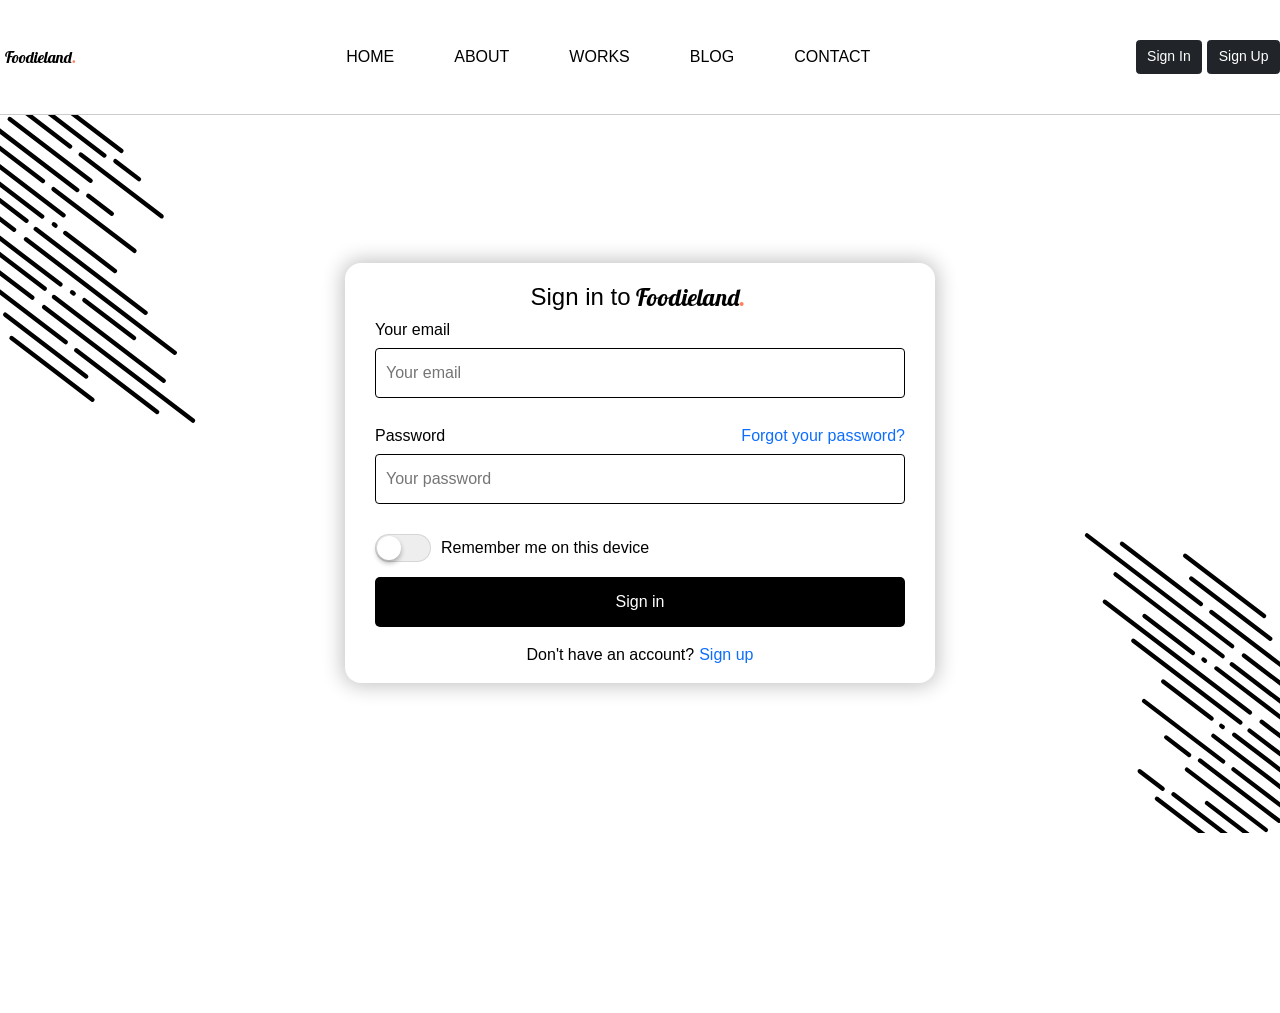
==== commit 71367002: "check your work" ====
--- a/Bogdana_form/Bog-form_one.html
+++ b/Bogdana_form/Bog-form_one.html
@@ -1,44 +1,38 @@
 <!DOCTYPE html>
-<html lang="en">
-
-<head>
-  <meta charset="UTF-8">
-  <meta http-equiv="X-UA-Compatible" content="IE=edge">
-  <meta name="viewport" content="width=device-width, initial-scale=1.0">
-  <link rel="shortcut icon" href="../assets/favico/ForkKnife.ico" type="image/x-icon">
-  <link rel="stylesheet" href="https://necolas.github.io/normalize.css/8.0.1/normalize.css">
-  <link rel="stylesheet" type="text/css" href="../node_modules/simptip/simptip.css">
-  <link rel="stylesheet" href="./Bog-form.css">
-  <title>Foodieland</title>
-</head>
-
-<body>
-  <header class="vad-header">
-    <div class="container vad-header__wrapper">
-      <div class="logo"><a href="#">Foodieland</a></div>
-      <div class="vad-header__block">
-        <div class="vad-header__burger"><span></span></div>
-        <div class="vad-header__navigation">
-          <nav class="navigation">
-            <ul class="navigation__list">
-              <li class="list-item"><a class="e-link navigation__link" href="#home">HOME</a>
-              </li>
-              <li class="list-item"><a class="e-link navigation__link" href="#about">ABOUT</a>
-              </li>
-              <li class="list-item"><a class="e-link navigation__link" href="#works">WORKS</a>
-              </li>
-              <li class="list-item"><a class="e-link navigation__link" href="#blog">BLOG</a>
-              </li>
-              <li class="list-item"><a class="e-link navigation__link" href="#contact">CONTACT</a>
-              </li>
-            </ul>
-          </nav>
-        </div>
-        <div class="vad-header__button-block">
-          <button class="btn btn-dark vad-header__btn features simptip-position-top simptip-success" type="button"
-            data-tooltip="yea boy"> <a class="vad-header__link" href="#" target="_blank"> Sign In</a></button>
-          <button class="btn btn-dark vad-header__btn features simptip-position-top simptip-info" type="button"
-            data-tooltip="oy eah"> <a class="vad-header__link" href="#" target="_blank"> Sign Up</a></button>
+  <html lang="en">
+  <head>
+    <meta charset="UTF-8">
+    <meta http-equiv="X-UA-Compatible" content="IE=edge">
+    <meta name="viewport" content="width=device-width, initial-scale=1.0">
+    <link rel="shortcut icon" href="../assets/favico/ForkKnife.ico" type="image/x-icon">
+    <link rel="stylesheet" href="https://necolas.github.io/normalize.css/8.0.1/normalize.css">
+    <link rel="stylesheet" type="text/css" href="../node_modules/simptip/simptip.css">
+    <link rel="stylesheet" href="./Bog-form.css">
+    <title>Foodieland</title>
+  </head>
+  <body>
+    <header class="vad-header">
+      <div class="container vad-header__wrapper" id="header">
+        <div class="logo"><a href="#">Foodieland</a></div>
+        <div class="vad-header__block">
+          <div class="vad-header__burger"><span></span></div>
+          <div class="vad-header__navigation">
+            <nav class="navigation">
+              <ul class="navigation__list">
+                <li class="list-item"><a class="e-link navigation__link" href="../index.html">HOME</a>
+                </li>
+                <li class="list-item"><a class="e-link navigation__link" href="#about">ABOUT</a>
+                </li>
+                <li class="list-item"><a class="e-link navigation__link" href="#works">WORKS</a>
+                </li>
+                <li class="list-item"><a class="e-link navigation__link" href="#blog">BLOG</a>
+                </li>
+                <li class="list-item"><a class="e-link navigation__link" href="#contact">CONTACT</a>
+                </li>
+              </ul>
+            </nav>
+          </div>
+          <div class="vad-header__button-block"><a class="vad-header__link btn btn-dark vad-header__btn features simptip-position-top simptip-success" href="../Bogdana_form/Bog-form_one.html" target="_blank" data-tooltip="yea boy"> Sign In</a><a class="vad-header__link btn btn-dark vad-header__btn features simptip-position-top simptip-info" href="../Bogdana_form/Bog-form_two.html" target="_blank" data-tooltip="oy eah"> Sign Up</a></div>
         </div>
       </div>
     </div>
--- a/Bogdana_form/Bog-form.css
+++ b/Bogdana_form/Bog-form.css
@@ -1698,13 +1698,14 @@
   border-bottom: 1px solid rgba(0, 0, 0, 0.2);
   background-color: #ffffff;
   position: fixed;
-  z-index: 10;
+  z-index: 50;
   right: 0;
   left: 0;
   top: 0;
 }
 .vad-header__wrapper {
   justify-content: space-between;
+  transition: 0.35s cubic-bezier(0.4, 0, 0.2, 1);
   padding-bottom: 40px;
   align-items: center;
   padding-top: 40px;
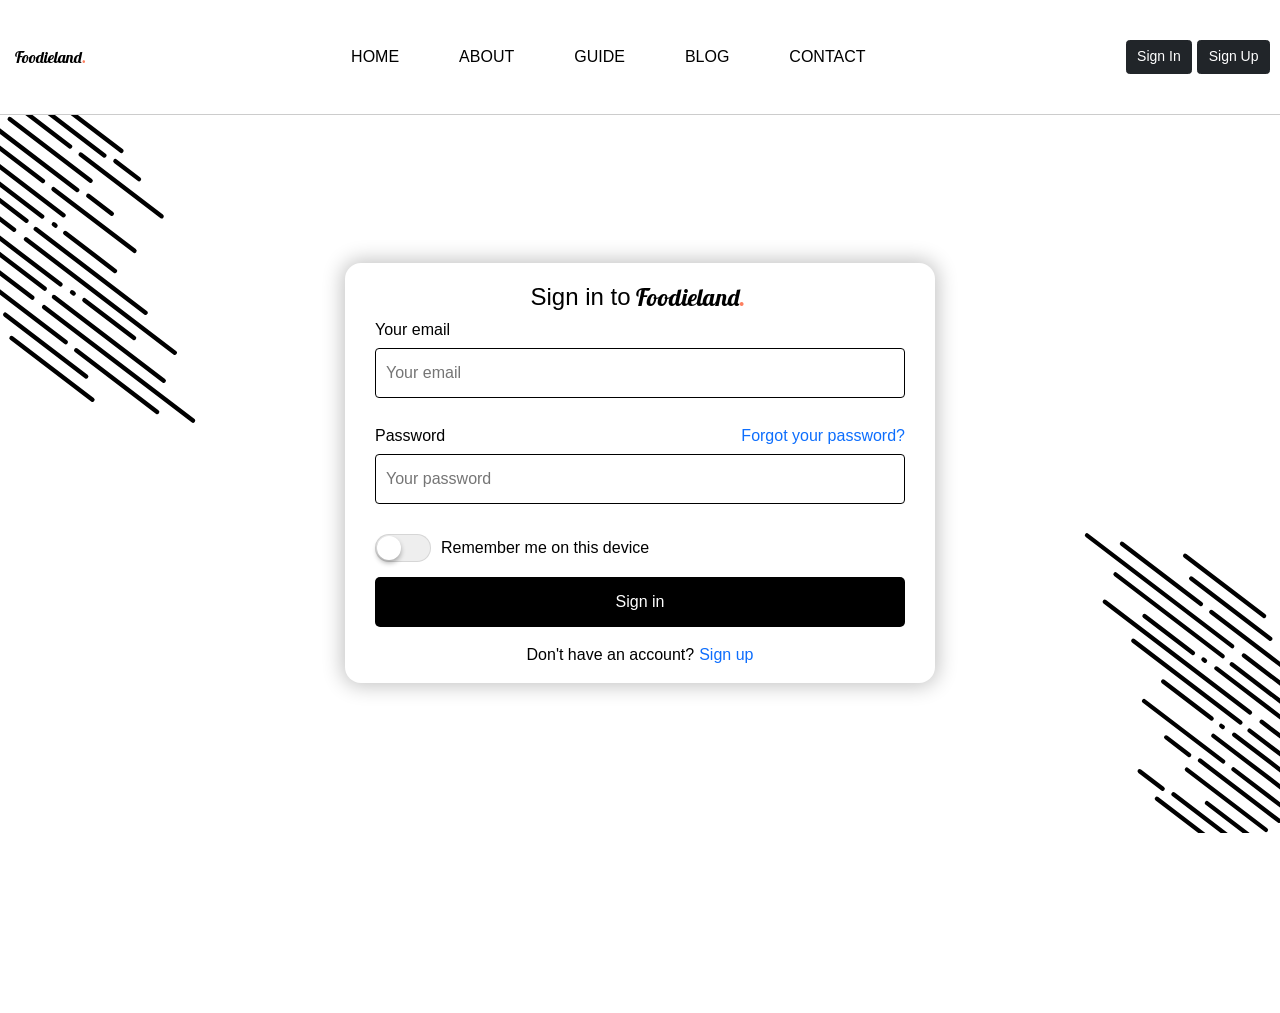
==== commit 080997dc: "some corect in main" ====
--- a/Bogdana_form/Bog-form_one.html
+++ b/Bogdana_form/Bog-form_one.html
@@ -23,7 +23,7 @@
                 </li>
                 <li class="list-item"><a class="e-link navigation__link" href="#about">ABOUT</a>
                 </li>
-                <li class="list-item"><a class="e-link navigation__link" href="#works">WORKS</a>
+                <li class="list-item"><a class="e-link navigation__link" href="../Yuri_Guide/Yuri_Guide.html">GUIDE</a>
                 </li>
                 <li class="list-item"><a class="e-link navigation__link" href="#blog">BLOG</a>
                 </li>
@@ -32,11 +32,10 @@
               </ul>
             </nav>
           </div>
-          <div class="vad-header__button-block"><a class="vad-header__link btn btn-dark vad-header__btn features simptip-position-top simptip-success" href="../Bogdana_form/Bog-form_one.html" target="_blank" data-tooltip="yea boy"> Sign In</a><a class="vad-header__link btn btn-dark vad-header__btn features simptip-position-top simptip-info" href="../Bogdana_form/Bog-form_two.html" target="_blank" data-tooltip="oy eah"> Sign Up</a></div>
+          <div class="vad-header__button-block"><a class="vad-header__link btn btn-dark vad-header__btn features simptip-position-top simptip-success" href="./Bog-form_one.html" data-tooltip="yea boy"> Sign In</a><a class="vad-header__link btn btn-dark vad-header__btn features simptip-position-top simptip-info" href="./Bog-form_two.html" data-tooltip="oy eah"> Sign Up</a></div>
         </div>
       </div>
-    </div>
-  </header>
+    </header>
 
   <!-- Entry page -->
   <div class="bog-entry-page">
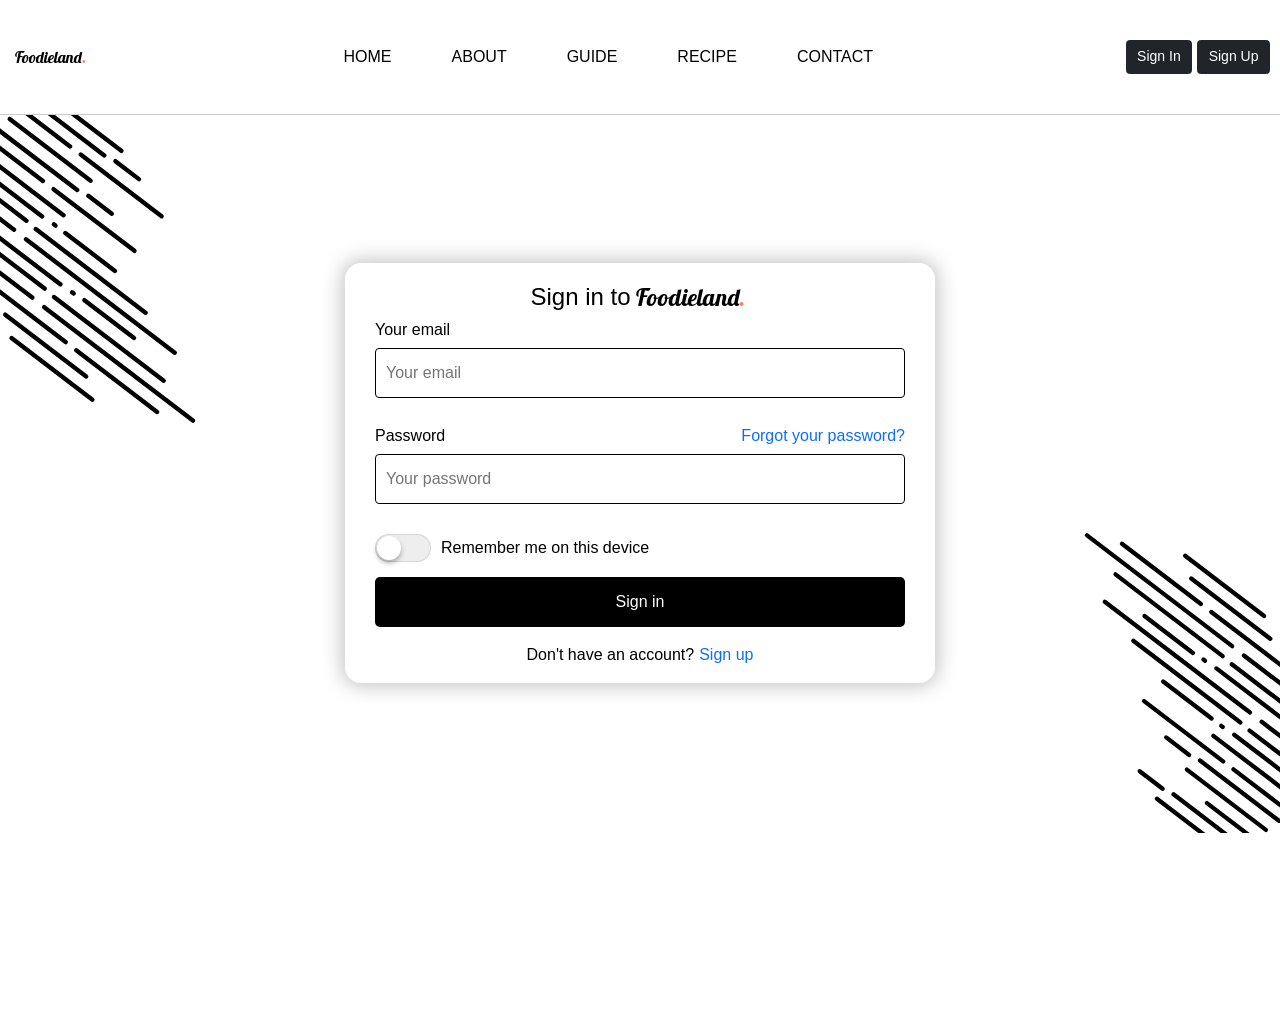
==== commit f896feaa: "changes header" ====
--- a/Bogdana_form/Bog-form_one.html
+++ b/Bogdana_form/Bog-form_one.html
@@ -13,7 +13,7 @@
   <body>
     <header class="vad-header">
       <div class="container vad-header__wrapper" id="header">
-        <div class="logo"><a href="#">Foodieland</a></div>
+        <div class="logo"><a href="../index.html">Foodieland</a></div>
         <div class="vad-header__block">
           <div class="vad-header__burger"><span></span></div>
           <div class="vad-header__navigation">
@@ -25,7 +25,7 @@
                 </li>
                 <li class="list-item"><a class="e-link navigation__link" href="../Yuri_Guide/Yuri_Guide.html">GUIDE</a>
                 </li>
-                <li class="list-item"><a class="e-link navigation__link" href="#blog">BLOG</a>
+                <li class="list-item"><a class="e-link navigation__link" href="../Lesia_recipe/Les_recipe.html">RECIPE</a>
                 </li>
                 <li class="list-item"><a class="e-link navigation__link" href="#contact">CONTACT</a>
                 </li>
@@ -107,7 +107,7 @@
           Sign in to
         </h1>
         <div class="logo bog__header__logo">
-          <a href="#">Foodieland</a>
+          <a href="../index.html">Foodieland</a>
         </div>
       </div>
       <!-- Form -->
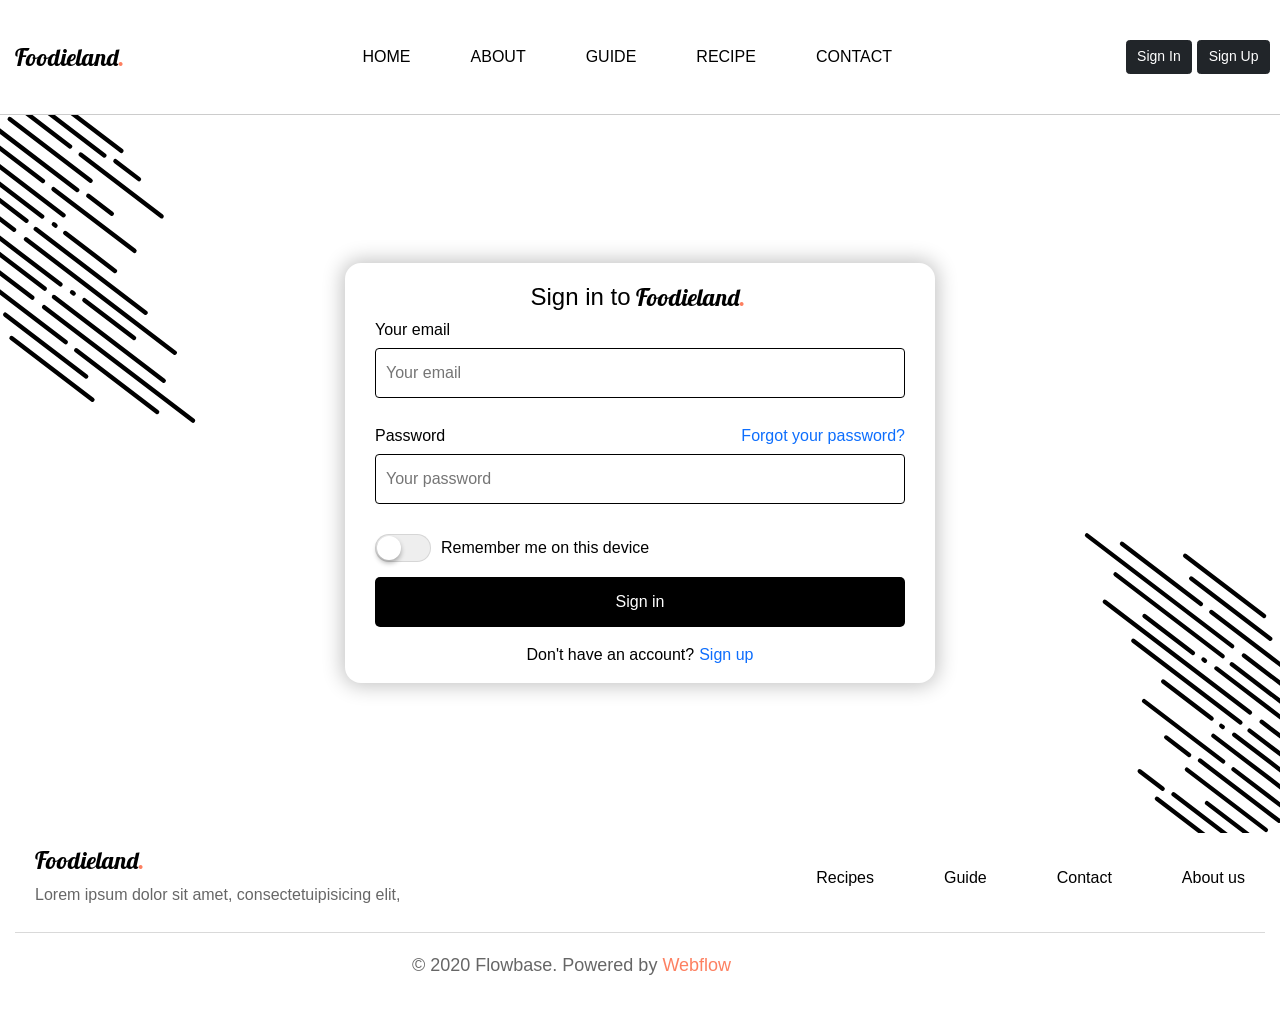
==== commit 23429020: "main corect" ====
--- a/Bogdana_form/Bog-form_one.html
+++ b/Bogdana_form/Bog-form_one.html
@@ -1,13 +1,24 @@
 <!DOCTYPE html>
-  <html lang="en">
+<html lang="en">
   <head>
-    <meta charset="UTF-8">
-    <meta http-equiv="X-UA-Compatible" content="IE=edge">
-    <meta name="viewport" content="width=device-width, initial-scale=1.0">
-    <link rel="shortcut icon" href="../assets/favico/ForkKnife.ico" type="image/x-icon">
-    <link rel="stylesheet" href="https://necolas.github.io/normalize.css/8.0.1/normalize.css">
-    <link rel="stylesheet" type="text/css" href="../node_modules/simptip/simptip.css">
-    <link rel="stylesheet" href="./Bog-form.css">
+    <meta charset="UTF-8" />
+    <meta http-equiv="X-UA-Compatible" content="IE=edge" />
+    <meta name="viewport" content="width=device-width, initial-scale=1.0" />
+    <link
+      rel="shortcut icon"
+      href="../assets/favico/ForkKnife.ico"
+      type="image/x-icon"
+    />
+    <link
+      rel="stylesheet"
+      href="https://necolas.github.io/normalize.css/8.0.1/normalize.css"
+    />
+    <link
+      rel="stylesheet"
+      type="text/css"
+      href="../node_modules/simptip/simptip.css"
+    />
+    <link rel="stylesheet" href="./Bog-form.css" />
     <title>Foodieland</title>
   </head>
   <body>
@@ -19,223 +30,745 @@
           <div class="vad-header__navigation">
             <nav class="navigation">
               <ul class="navigation__list">
-                <li class="list-item"><a class="e-link navigation__link" href="../index.html">HOME</a>
+                <li class="list-item">
+                  <a class="e-link navigation__link" href="../index.html"
+                    >HOME</a
+                  >
                 </li>
-                <li class="list-item"><a class="e-link navigation__link" href="#about">ABOUT</a>
+                <li class="list-item">
+                  <a class="e-link navigation__link" href="#about">ABOUT</a>
                 </li>
-                <li class="list-item"><a class="e-link navigation__link" href="../Yuri_Guide/Yuri_Guide.html">GUIDE</a>
+                <li class="list-item">
+                  <a
+                    class="e-link navigation__link"
+                    href="../Yuri_Guide/Yuri_Guide.html"
+                    >GUIDE</a
+                  >
                 </li>
-                <li class="list-item"><a class="e-link navigation__link" href="../Lesia_recipe/Les_recipe.html">RECIPE</a>
+                <li class="list-item">
+                  <a
+                    class="e-link navigation__link"
+                    href="../Lesia_recipe/Les_recipe.html"
+                    >RECIPE</a
+                  >
                 </li>
-                <li class="list-item"><a class="e-link navigation__link" href="#contact">CONTACT</a>
+                <li class="list-item">
+                  <a class="e-link navigation__link" href="#contact">CONTACT</a>
                 </li>
               </ul>
             </nav>
           </div>
-          <div class="vad-header__button-block"><a class="vad-header__link btn btn-dark vad-header__btn features simptip-position-top simptip-success" href="./Bog-form_one.html" data-tooltip="yea boy"> Sign In</a><a class="vad-header__link btn btn-dark vad-header__btn features simptip-position-top simptip-info" href="./Bog-form_two.html" data-tooltip="oy eah"> Sign Up</a></div>
+          <div class="vad-header__button-block">
+            <a
+              class="vad-header__link btn btn-dark vad-header__btn features simptip-position-top simptip-success"
+              href="./Bog-form_one.html"
+              data-tooltip="yea boy"
+            >
+              Sign In</a
+            ><a
+              class="vad-header__link btn btn-dark vad-header__btn features simptip-position-top simptip-info"
+              href="./Bog-form_two.html"
+              data-tooltip="oy eah"
+            >
+              Sign Up</a
+            >
+          </div>
         </div>
       </div>
     </header>
 
-  <!-- Entry page -->
-  <div class="bog-entry-page">
-    <!-- SVG top -->
-    <svg class=" bog-entry-page__icon-top" xmlns="http://www.w3.org/2000/svg" viewBox="0 0 256 394" fill="none">
-      <rect class="animation" x="252.519" y="393.834" width="250.037" height="5.74067" rx="2.87034"
-        transform="rotate(-142.662 252.519 393.834)" fill="#000000" />
-      <rect x="86.2478" y="291.292" width="138.668" height="5.74067" rx="2.87034"
-        transform="rotate(-142.662 86.2478 291.292)" fill="#000000" />
-      <rect x="101.356" y="92.6047" width="138.668" height="5.74067" rx="2.87034"
-        transform="rotate(-142.662 101.356 92.6047)" fill="#000000" />
-      <rect x="146.595" y="123.568" width="44.3923" height="5.74067" rx="2.87034"
-        transform="rotate(-142.662 146.595 123.568)" fill="#000000" />
-      <rect x="205.799" y="382.579" width="138.668" height="5.74067" rx="2.87034"
-        transform="rotate(-142.662 205.799 382.579)" fill="#000000" />
-      <rect class="animation" x="113.112" y="336.097" width="138.668" height="5.74067" rx="2.87034"
-        transform="rotate(-142.662 113.112 336.097)" fill="#000000" />
-      <rect x="121.283" y="366.595" width="138.668" height="5.74067" rx="2.87034"
-        transform="rotate(-142.662 121.283 366.595)" fill="#000000" />
-      <rect x="56.5977" y="80.8252" width="138.668" height="5.74067" rx="2.87034"
-        transform="rotate(-142.662 56.5977 80.8252)" fill="#000000" />
-      <rect class="animation" x="176.149" y="172.113" width="138.668" height="5.74067" rx="2.87034"
-        transform="rotate(-142.662 176.149 172.113)" fill="#000000" />
-      <rect x="83.4609" y="125.63" width="138.668" height="5.74067" rx="2.87034"
-        transform="rotate(-142.662 83.4609 125.63)" fill="#000000" />
-      <rect class="animation" x="136.802" y="47.448" width="138.668" height="5.74067" rx="2.87034"
-        transform="rotate(-142.662 136.802 47.448)" fill="#000000" />
-      <rect x="158.982" y="41.5049" width="138.668" height="5.74067" rx="2.87034"
-        transform="rotate(-142.662 158.982 41.5049)" fill="#000000" />
-      <rect x="182.041" y="78.4116" width="44.3923" height="5.74067" rx="2.87034"
-        transform="rotate(-142.662 182.041 78.4116)" fill="#000000" />
-      <rect x="92.0439" y="35.6682" width="138.668" height="5.74067" rx="2.87034"
-        transform="rotate(-142.662 92.0439 35.6682)" fill="#000000" />
-      <rect x="211.594" y="126.956" width="138.668" height="5.74067" rx="2.87034"
-        transform="rotate(-142.662 211.594 126.956)" fill="#000000" />
-      <rect class="animation" x="118.907" y="80.4731" width="138.668" height="5.74067" rx="2.87034"
-        transform="rotate(-142.662 118.907 80.4731)" fill="#000000" />
-      <rect x="79.4089" y="215.863" width="138.668" height="5.74067" rx="2.87034"
-        transform="rotate(-142.662 79.4089 215.863)" fill="#000000" />
-      <rect x="96.7888" y="227.781" width="8.41808" height="5.74067" rx="2.87034"
-        transform="rotate(-142.662 96.7888 227.781)" fill="#000000" />
-      <rect class="animation" x="175.633" y="285.924" width="87.2931" height="5.74067" rx="2.87034"
-        transform="rotate(-142.662 175.633 285.924)" fill="#000000" />
-      <rect x="150.657" y="198.258" width="87.2931" height="5.74067" rx="2.87034"
-        transform="rotate(-142.662 150.657 198.258)" fill="#000000" />
-      <rect x="42.6736" y="233.135" width="186.021" height="5.74067" rx="2.87034"
-        transform="rotate(-142.662 42.6736 233.135)" fill="#000000" />
-      <rect class="animation" x="58.8374" y="221.376" width="186.021" height="5.74067" rx="2.87034"
-        transform="rotate(-142.662 58.8374 221.376)" fill="#000000" />
-      <rect x="214.386" y="341.648" width="186.021" height="5.74067" rx="2.87034"
-        transform="rotate(-142.662 214.386 341.648)" fill="#000000" />
-      <rect class="animation" x="228.746" y="305.113" width="250.037" height="5.74067" rx="2.87034"
-        transform="rotate(-142.662 228.746 305.113)" fill="#000000" />
-      <rect class="animation" x="55.6362" y="127.142" width="138.668" height="5.74067" rx="2.87034"
-        transform="rotate(-142.662 55.6362 127.142)" fill="#000000" />
-      <rect x="73.0159" y="139.06" width="8.41808" height="5.74067" rx="2.87034"
-        transform="rotate(-142.662 73.0159 139.06)" fill="#000000" />
-      <rect x="18.9006" y="144.415" width="186.021" height="5.74067" rx="2.87034"
-        transform="rotate(-142.662 18.9006 144.415)" fill="#000000" />
-      <rect x="35.0647" y="132.655" width="186.021" height="5.74067" rx="2.87034"
-        transform="rotate(-142.662 35.0647 132.655)" fill="#000000" />
-      <rect x="190.613" y="252.927" width="186.021" height="5.74067" rx="2.87034"
-        transform="rotate(-142.662 190.613 252.927)" fill="#000000" />
-    </svg>
-    <div class="bog-entry-page__wrapper">
-      <!-- Content -->
-      <div class="bog-entry-page__header bog__header">
-        <h1 class="bog__header__title">
-          Sign in to
-        </h1>
-        <div class="logo bog__header__logo">
-          <a href="../index.html">Foodieland</a>
+    <!-- Entry page -->
+    <div class="bog-entry-page">
+      <!-- SVG top -->
+      <svg
+        class="bog-entry-page__icon-top"
+        xmlns="http://www.w3.org/2000/svg"
+        viewBox="0 0 256 394"
+        fill="none"
+      >
+        <rect
+          class="animation"
+          x="252.519"
+          y="393.834"
+          width="250.037"
+          height="5.74067"
+          rx="2.87034"
+          transform="rotate(-142.662 252.519 393.834)"
+          fill="#000000"
+        />
+        <rect
+          x="86.2478"
+          y="291.292"
+          width="138.668"
+          height="5.74067"
+          rx="2.87034"
+          transform="rotate(-142.662 86.2478 291.292)"
+          fill="#000000"
+        />
+        <rect
+          x="101.356"
+          y="92.6047"
+          width="138.668"
+          height="5.74067"
+          rx="2.87034"
+          transform="rotate(-142.662 101.356 92.6047)"
+          fill="#000000"
+        />
+        <rect
+          x="146.595"
+          y="123.568"
+          width="44.3923"
+          height="5.74067"
+          rx="2.87034"
+          transform="rotate(-142.662 146.595 123.568)"
+          fill="#000000"
+        />
+        <rect
+          x="205.799"
+          y="382.579"
+          width="138.668"
+          height="5.74067"
+          rx="2.87034"
+          transform="rotate(-142.662 205.799 382.579)"
+          fill="#000000"
+        />
+        <rect
+          class="animation"
+          x="113.112"
+          y="336.097"
+          width="138.668"
+          height="5.74067"
+          rx="2.87034"
+          transform="rotate(-142.662 113.112 336.097)"
+          fill="#000000"
+        />
+        <rect
+          x="121.283"
+          y="366.595"
+          width="138.668"
+          height="5.74067"
+          rx="2.87034"
+          transform="rotate(-142.662 121.283 366.595)"
+          fill="#000000"
+        />
+        <rect
+          x="56.5977"
+          y="80.8252"
+          width="138.668"
+          height="5.74067"
+          rx="2.87034"
+          transform="rotate(-142.662 56.5977 80.8252)"
+          fill="#000000"
+        />
+        <rect
+          class="animation"
+          x="176.149"
+          y="172.113"
+          width="138.668"
+          height="5.74067"
+          rx="2.87034"
+          transform="rotate(-142.662 176.149 172.113)"
+          fill="#000000"
+        />
+        <rect
+          x="83.4609"
+          y="125.63"
+          width="138.668"
+          height="5.74067"
+          rx="2.87034"
+          transform="rotate(-142.662 83.4609 125.63)"
+          fill="#000000"
+        />
+        <rect
+          class="animation"
+          x="136.802"
+          y="47.448"
+          width="138.668"
+          height="5.74067"
+          rx="2.87034"
+          transform="rotate(-142.662 136.802 47.448)"
+          fill="#000000"
+        />
+        <rect
+          x="158.982"
+          y="41.5049"
+          width="138.668"
+          height="5.74067"
+          rx="2.87034"
+          transform="rotate(-142.662 158.982 41.5049)"
+          fill="#000000"
+        />
+        <rect
+          x="182.041"
+          y="78.4116"
+          width="44.3923"
+          height="5.74067"
+          rx="2.87034"
+          transform="rotate(-142.662 182.041 78.4116)"
+          fill="#000000"
+        />
+        <rect
+          x="92.0439"
+          y="35.6682"
+          width="138.668"
+          height="5.74067"
+          rx="2.87034"
+          transform="rotate(-142.662 92.0439 35.6682)"
+          fill="#000000"
+        />
+        <rect
+          x="211.594"
+          y="126.956"
+          width="138.668"
+          height="5.74067"
+          rx="2.87034"
+          transform="rotate(-142.662 211.594 126.956)"
+          fill="#000000"
+        />
+        <rect
+          class="animation"
+          x="118.907"
+          y="80.4731"
+          width="138.668"
+          height="5.74067"
+          rx="2.87034"
+          transform="rotate(-142.662 118.907 80.4731)"
+          fill="#000000"
+        />
+        <rect
+          x="79.4089"
+          y="215.863"
+          width="138.668"
+          height="5.74067"
+          rx="2.87034"
+          transform="rotate(-142.662 79.4089 215.863)"
+          fill="#000000"
+        />
+        <rect
+          x="96.7888"
+          y="227.781"
+          width="8.41808"
+          height="5.74067"
+          rx="2.87034"
+          transform="rotate(-142.662 96.7888 227.781)"
+          fill="#000000"
+        />
+        <rect
+          class="animation"
+          x="175.633"
+          y="285.924"
+          width="87.2931"
+          height="5.74067"
+          rx="2.87034"
+          transform="rotate(-142.662 175.633 285.924)"
+          fill="#000000"
+        />
+        <rect
+          x="150.657"
+          y="198.258"
+          width="87.2931"
+          height="5.74067"
+          rx="2.87034"
+          transform="rotate(-142.662 150.657 198.258)"
+          fill="#000000"
+        />
+        <rect
+          x="42.6736"
+          y="233.135"
+          width="186.021"
+          height="5.74067"
+          rx="2.87034"
+          transform="rotate(-142.662 42.6736 233.135)"
+          fill="#000000"
+        />
+        <rect
+          class="animation"
+          x="58.8374"
+          y="221.376"
+          width="186.021"
+          height="5.74067"
+          rx="2.87034"
+          transform="rotate(-142.662 58.8374 221.376)"
+          fill="#000000"
+        />
+        <rect
+          x="214.386"
+          y="341.648"
+          width="186.021"
+          height="5.74067"
+          rx="2.87034"
+          transform="rotate(-142.662 214.386 341.648)"
+          fill="#000000"
+        />
+        <rect
+          class="animation"
+          x="228.746"
+          y="305.113"
+          width="250.037"
+          height="5.74067"
+          rx="2.87034"
+          transform="rotate(-142.662 228.746 305.113)"
+          fill="#000000"
+        />
+        <rect
+          class="animation"
+          x="55.6362"
+          y="127.142"
+          width="138.668"
+          height="5.74067"
+          rx="2.87034"
+          transform="rotate(-142.662 55.6362 127.142)"
+          fill="#000000"
+        />
+        <rect
+          x="73.0159"
+          y="139.06"
+          width="8.41808"
+          height="5.74067"
+          rx="2.87034"
+          transform="rotate(-142.662 73.0159 139.06)"
+          fill="#000000"
+        />
+        <rect
+          x="18.9006"
+          y="144.415"
+          width="186.021"
+          height="5.74067"
+          rx="2.87034"
+          transform="rotate(-142.662 18.9006 144.415)"
+          fill="#000000"
+        />
+        <rect
+          x="35.0647"
+          y="132.655"
+          width="186.021"
+          height="5.74067"
+          rx="2.87034"
+          transform="rotate(-142.662 35.0647 132.655)"
+          fill="#000000"
+        />
+        <rect
+          x="190.613"
+          y="252.927"
+          width="186.021"
+          height="5.74067"
+          rx="2.87034"
+          transform="rotate(-142.662 190.613 252.927)"
+          fill="#000000"
+        />
+      </svg>
+      <div class="bog-entry-page__wrapper">
+        <!-- Content -->
+        <div class="bog-entry-page__header bog__header">
+          <h1 class="bog__header__title">Sign in to</h1>
+          <div class="logo bog__header__logo">
+            <a href="../index.html">Foodieland</a>
+          </div>
+        </div>
+        <!-- Form -->
+        <form id="js-form" class="bog-entry-page__form bog-form" method="get">
+          <!-- Email -->
+          <label class="bog-form__field-input">
+            <div class="bog-form__label" for="email">Your email</div>
+            <input
+              class="bog-form__input"
+              type="text"
+              name="email"
+              id="email"
+              placeholder="Your email"
+            />
+            <div id="js-error" class="bog-form__field-input__error"></div>
+          </label>
+          <!-- Password -->
+          <div class="bog-form__field-input">
+            <label
+              class="bog-form__label bog-form__field-input--flex"
+              for="password"
+            >
+              <div>Password</div>
+              <div>
+                <a href="">Forgot your password?</a>
+              </div>
+            </label>
+            <input
+              class="bog-form__input"
+              type="password"
+              name="password"
+              id="password"
+              placeholder="Your password"
+            />
+          </div>
+          <!-- Checkbox -->
+          <div class="bog-form__checkbox">
+            <label class="bog-form__checkbox__label">
+              <input type="checkbox" />
+              <span class="bog-form__checkbox__switch"></span>
+            </label>
+            <div class="bog-checkbox__text">Remember me on this device</div>
+          </div>
+          <!-- Button -->
+          <div class="bog-form__button">
+            <button class="bog-form__button-wrapper" type="submit">
+              <span> Sign in </span>
+            </button>
+          </div>
+          <!-- Registration link -->
+          <div class="bog-form__registration-link">
+            <div class="bog-form__registration-link__question">
+              Don't have an account?
+            </div>
+            <a href="">Sign up</a>
+          </div>
+        </form>
+      </div>
+      <!-- SVG bottom -->
+      <svg
+        class="bog-entry-page__icon-bottom"
+        xmlns="http://www.w3.org/2000/svg"
+        viewBox="0 0 278 399"
+        fill="none"
+      >
+        <rect
+          x="3.69238"
+          width="265.144"
+          height="6.08752"
+          rx="3.04376"
+          transform="rotate(37.3379 3.69238 0)"
+          fill="#000000"
+        />
+        <rect
+          class="animation"
+          x="180.008"
+          y="108.737"
+          width="147.046"
+          height="6.08752"
+          rx="3.04376"
+          transform="rotate(37.3379 180.008 108.737)"
+          fill="#000000"
+        />
+        <rect
+          class="animation"
+          x="163.987"
+          y="319.43"
+          width="147.046"
+          height="6.08752"
+          rx="3.04376"
+          transform="rotate(37.3379 163.987 319.43)"
+          fill="#000000"
+        />
+        <rect
+          x="116.015"
+          y="286.595"
+          width="47.0744"
+          height="6.08752"
+          rx="3.04376"
+          transform="rotate(37.3379 116.015 286.595)"
+          fill="#000000"
+        />
+        <rect
+          x="53.2339"
+          y="11.9347"
+          width="147.046"
+          height="6.08752"
+          rx="3.04376"
+          transform="rotate(37.3379 53.2339 11.9347)"
+          fill="#000000"
+        />
+        <rect
+          x="151.522"
+          y="61.2256"
+          width="147.046"
+          height="6.08752"
+          rx="3.04376"
+          transform="rotate(37.3379 151.522 61.2256)"
+          fill="#000000"
+        />
+        <rect
+          class="animation"
+          x="142.857"
+          y="28.8849"
+          width="147.046"
+          height="6.08752"
+          rx="3.04376"
+          transform="rotate(37.3379 142.857 28.8849)"
+          fill="#000000"
+        />
+        <rect
+          x="211.45"
+          y="331.921"
+          width="147.046"
+          height="6.08752"
+          rx="3.04376"
+          transform="rotate(37.3379 211.45 331.921)"
+          fill="#000000"
+        />
+        <rect
+          class="animation"
+          x="84.6753"
+          y="235.118"
+          width="147.046"
+          height="6.08752"
+          rx="3.04376"
+          transform="rotate(37.3379 84.6753 235.118)"
+          fill="#000000"
+        />
+        <rect
+          class="animation"
+          x="182.963"
+          y="284.409"
+          width="147.046"
+          height="6.08752"
+          rx="3.04376"
+          transform="rotate(37.3379 182.963 284.409)"
+          fill="#000000"
+        />
+        <rect
+          x="126.4"
+          y="367.314"
+          width="147.046"
+          height="6.08752"
+          rx="3.04376"
+          transform="rotate(37.3379 126.4 367.314)"
+          fill="#000000"
+        />
+        <rect
+          class="bog-entry-page__icon-bottom__rotating"
+          x="102.879"
+          y="373.617"
+          width="147.046"
+          height="6.08752"
+          rx="3.04376"
+          transform="rotate(37.3379 102.879 373.617)"
+          fill="#000000"
+        />
+        <rect
+          x="78.4282"
+          y="334.48"
+          width="47.0744"
+          height="6.08752"
+          rx="3.04376"
+          transform="rotate(37.3379 78.4282 334.48)"
+          fill="#000000"
+        />
+        <rect
+          class="animation"
+          x="173.863"
+          y="379.805"
+          width="147.046"
+          height="6.08752"
+          rx="3.04376"
+          transform="rotate(37.3379 173.863 379.805)"
+          fill="#000000"
+        />
+        <rect
+          x="145.376"
+          y="332.294"
+          width="147.046"
+          height="6.08752"
+          rx="3.04376"
+          transform="rotate(37.3379 145.376 332.294)"
+          fill="#000000"
+        />
+        <rect
+          x="187.26"
+          y="188.723"
+          width="147.046"
+          height="6.08752"
+          rx="3.04376"
+          transform="rotate(37.3379 187.26 188.723)"
+          fill="#000000"
+        />
+        <rect
+          x="168.831"
+          y="176.086"
+          width="8.92669"
+          height="6.08752"
+          rx="3.04376"
+          transform="rotate(37.3379 168.831 176.086)"
+          fill="#000000"
+        />
+        <rect
+          x="85.2222"
+          y="114.43"
+          width="92.5672"
+          height="6.08752"
+          rx="3.04376"
+          transform="rotate(37.3379 85.2222 114.43)"
+          fill="#000000"
+        />
+        <rect
+          x="111.707"
+          y="207.392"
+          width="92.5672"
+          height="6.08752"
+          rx="3.04376"
+          transform="rotate(37.3379 111.707 207.392)"
+          fill="#000000"
+        />
+        <rect
+          x="226.216"
+          y="170.408"
+          width="197.261"
+          height="6.08752"
+          rx="3.04376"
+          transform="rotate(37.3379 226.216 170.408)"
+          fill="#000000"
+        />
+        <rect
+          x="209.075"
+          y="182.879"
+          width="197.261"
+          height="6.08752"
+          rx="3.04376"
+          transform="rotate(37.3379 209.075 182.879)"
+          fill="#000000"
+        />
+        <rect
+          class="animation"
+          x="44.1294"
+          y="55.3391"
+          width="197.261"
+          height="6.08752"
+          rx="3.04376"
+          transform="rotate(37.3379 44.1294 55.3391)"
+          fill="#000000"
+        />
+        <rect
+          x="28.9014"
+          y="94.0815"
+          width="265.144"
+          height="6.08752"
+          rx="3.04376"
+          transform="rotate(37.3379 28.9014 94.0815)"
+          fill="#000000"
+        />
+        <rect
+          x="212.469"
+          y="282.805"
+          width="147.046"
+          height="6.08752"
+          rx="3.04376"
+          transform="rotate(37.3379 212.469 282.805)"
+          fill="#000000"
+        />
+        <rect
+          x="194.041"
+          y="270.168"
+          width="8.92669"
+          height="6.08752"
+          rx="3.04376"
+          transform="rotate(37.3379 194.041 270.168)"
+          fill="#000000"
+        />
+        <rect
+          x="251.425"
+          y="264.489"
+          width="197.261"
+          height="6.08752"
+          rx="3.04376"
+          transform="rotate(37.3379 251.425 264.489)"
+          fill="#000000"
+        />
+        <rect
+          x="234.284"
+          y="276.96"
+          width="197.261"
+          height="6.08752"
+          rx="3.04376"
+          transform="rotate(37.3379 234.284 276.96)"
+          fill="#000000"
+        />
+        <rect
+          class="animation"
+          x="69.3384"
+          y="149.42"
+          width="197.261"
+          height="6.08752"
+          rx="3.04376"
+          transform="rotate(37.3379 69.3384 149.42)"
+          fill="#000000"
+        />
+      </svg>
+    </div>
+
+    <footer class="evg-footer">
+      <div class="container">
+        <div class="evg-footer__wrapper">
+          <div class="evg-footer__logo-link">
+            <div class="evg-footer__logo">
+              <div class="evg-footer__logo-foodieland">
+                <div class="logo"><a href="./index.html">Foodieland</a></div>
+              </div>
+              <div class="evg-footer__logo-text">
+                Lorem ipsum dolor sit amet, consectetuipisicing elit,
+              </div>
+            </div>
+            <div class="evg-footer__link">
+              <a
+                class="evg-footer__link-item"
+                href="../Lesia_recipe/Les_recipe.html"
+                ><span class="simptip-position-top" data-tooltip="Recipes"
+                  >Recipes</span
+                ></a
+              ><a
+                class="evg-footer__link-item"
+                href="../Yuri_Guide/Yuri_Guide.html"
+                ><span class="simptip-position-top" data-tooltip="Blog"
+                  >Guide</span
+                ></a
+              ><a class="evg-footer__link-item" href="#"
+                ><span class="simptip-position-top" data-tooltip="Contact"
+                  >Contact</span
+                ></a
+              ><a class="evg-footer__link-item" href="#"
+                ><span class="simptip-position-top" data-tooltip="About us"
+                  >About us</span
+                ></a
+              >
+            </div>
+          </div>
+          <hr class="evg-footer__line" />
+          <div class="evg-footer__text-icon">
+            <div class="evg-footer__text">
+              © 2020 Flowbase. Powered by
+              <span class="evg-footer__text-color">Webflow</span>
+            </div>
+            <div class="evg-footer__icon-block">
+              <a class="evg-footer__icon-Facebook" href="#">
+                <svg class="icon">
+                  icon-Facebook
+                  <use xlink:href="#icon-Facebook"></use></svg></a
+              ><a class="evg-footer__icon-twitter" href="#">
+                <svg class="icon">
+                  icon-twitter
+                  <use xlink:href="#icon-twitter"></use></svg></a
+              ><a class="evg-footer__icon-instagram" href="#">
+                <svg class="icon">
+                  icon-instagram
+                  <use xlink:href="#icon-instagram"></use></svg
+              ></a>
+            </div>
+          </div>
         </div>
       </div>
-      <!-- Form -->
-      <form id="js-form" class="bog-entry-page__form bog-form" method="get">
-        <!-- Email -->
-        <label class="bog-form__field-input">
-          <div class="bog-form__label" for="email">
-            Your email
-          </div>
-          <input class="bog-form__input" type="text" name="email" id="email" placeholder="Your email">
-          <div id="js-error" class="bog-form__field-input__error">
-          </div>
-        </label>
-        <!-- Password -->
-        <div class="bog-form__field-input">
-          <label class="bog-form__label bog-form__field-input--flex " for="password">
-            <div>
-              Password
-            </div>
-            <div>
-              <a href="">Forgot your password?</a>
-            </div>
-          </label>
-          <input class="bog-form__input" type="password" name="password" id="password" placeholder="Your password">
-        </div>
-        <!-- Checkbox -->
-        <div class=" bog-form__checkbox">
-          <label class="bog-form__checkbox__label ">
-            <input type="checkbox">
-            <span class="bog-form__checkbox__switch"></span>
-          </label>
-          <div class="bog-checkbox__text">
-            Remember me on this device
-          </div>
-        </div>
-        <!-- Button -->
-        <div class="bog-form__button">
-          <button class=" bog-form__button-wrapper " type="submit">
-            <span>
-              Sign in
-            </span>
-          </button>
-        </div>
-        <!-- Registration link -->
-        <div class="bog-form__registration-link">
-          <div class="bog-form__registration-link__question">
-            Don't have an account?
-          </div>
-          <a href="">Sign up</a>
-        </div>
-      </form>
-    </div>
-    <!-- SVG bottom -->
-    <svg class="bog-entry-page__icon-bottom" xmlns="http://www.w3.org/2000/svg" viewBox="0 0 278 399" fill="none">
-      <rect x="3.69238" width="265.144" height="6.08752" rx="3.04376" transform="rotate(37.3379 3.69238 0)"
-        fill="#000000" />
-      <rect class="animation" x="180.008" y="108.737" width="147.046" height="6.08752" rx="3.04376"
-        transform="rotate(37.3379 180.008 108.737)" fill="#000000" />
-      <rect class="animation" x="163.987" y="319.43" width="147.046" height="6.08752" rx="3.04376"
-        transform="rotate(37.3379 163.987 319.43)" fill="#000000" />
-      <rect x="116.015" y="286.595" width="47.0744" height="6.08752" rx="3.04376"
-        transform="rotate(37.3379 116.015 286.595)" fill="#000000" />
-      <rect x="53.2339" y="11.9347" width="147.046" height="6.08752" rx="3.04376"
-        transform="rotate(37.3379 53.2339 11.9347)" fill="#000000" />
-      <rect x="151.522" y="61.2256" width="147.046" height="6.08752" rx="3.04376"
-        transform="rotate(37.3379 151.522 61.2256)" fill="#000000" />
-      <rect class="animation" x="142.857" y="28.8849" width="147.046" height="6.08752" rx="3.04376"
-        transform="rotate(37.3379 142.857 28.8849)" fill="#000000" />
-      <rect x="211.45" y="331.921" width="147.046" height="6.08752" rx="3.04376"
-        transform="rotate(37.3379 211.45 331.921)" fill="#000000" />
-      <rect class="animation" x="84.6753" y="235.118" width="147.046" height="6.08752" rx="3.04376"
-        transform="rotate(37.3379 84.6753 235.118)" fill="#000000" />
-      <rect class="animation" x="182.963" y="284.409" width="147.046" height="6.08752" rx="3.04376"
-        transform="rotate(37.3379 182.963 284.409)" fill="#000000" />
-      <rect x="126.4" y="367.314" width="147.046" height="6.08752" rx="3.04376"
-        transform="rotate(37.3379 126.4 367.314)" fill="#000000" />
-      <rect class="bog-entry-page__icon-bottom__rotating" x="102.879" y="373.617" width="147.046" height="6.08752"
-        rx="3.04376" transform="rotate(37.3379 102.879 373.617)" fill="#000000" />
-      <rect x="78.4282" y="334.48" width="47.0744" height="6.08752" rx="3.04376"
-        transform="rotate(37.3379 78.4282 334.48)" fill="#000000" />
-      <rect class="animation" x="173.863" y="379.805" width="147.046" height="6.08752" rx="3.04376"
-        transform="rotate(37.3379 173.863 379.805)" fill="#000000" />
-      <rect x="145.376" y="332.294" width="147.046" height="6.08752" rx="3.04376"
-        transform="rotate(37.3379 145.376 332.294)" fill="#000000" />
-      <rect x="187.26" y="188.723" width="147.046" height="6.08752" rx="3.04376"
-        transform="rotate(37.3379 187.26 188.723)" fill="#000000" />
-      <rect x="168.831" y="176.086" width="8.92669" height="6.08752" rx="3.04376"
-        transform="rotate(37.3379 168.831 176.086)" fill="#000000" />
-      <rect x="85.2222" y="114.43" width="92.5672" height="6.08752" rx="3.04376"
-        transform="rotate(37.3379 85.2222 114.43)" fill="#000000" />
-      <rect x="111.707" y="207.392" width="92.5672" height="6.08752" rx="3.04376"
-        transform="rotate(37.3379 111.707 207.392)" fill="#000000" />
-      <rect x="226.216" y="170.408" width="197.261" height="6.08752" rx="3.04376"
-        transform="rotate(37.3379 226.216 170.408)" fill="#000000" />
-      <rect x="209.075" y="182.879" width="197.261" height="6.08752" rx="3.04376"
-        transform="rotate(37.3379 209.075 182.879)" fill="#000000" />
-      <rect class="animation" x="44.1294" y="55.3391" width="197.261" height="6.08752" rx="3.04376"
-        transform="rotate(37.3379 44.1294 55.3391)" fill="#000000" />
-      <rect x="28.9014" y="94.0815" width="265.144" height="6.08752" rx="3.04376"
-        transform="rotate(37.3379 28.9014 94.0815)" fill="#000000" />
-      <rect x="212.469" y="282.805" width="147.046" height="6.08752" rx="3.04376"
-        transform="rotate(37.3379 212.469 282.805)" fill="#000000" />
-      <rect x="194.041" y="270.168" width="8.92669" height="6.08752" rx="3.04376"
-        transform="rotate(37.3379 194.041 270.168)" fill="#000000" />
-      <rect x="251.425" y="264.489" width="197.261" height="6.08752" rx="3.04376"
-        transform="rotate(37.3379 251.425 264.489)" fill="#000000" />
-      <rect x="234.284" y="276.96" width="197.261" height="6.08752" rx="3.04376"
-        transform="rotate(37.3379 234.284 276.96)" fill="#000000" />
-      <rect class="animation" x="69.3384" y="149.42" width="197.261" height="6.08752" rx="3.04376"
-        transform="rotate(37.3379 69.3384 149.42)" fill="#000000" />
-    </svg>
-  </div>
-
-  <script src="../index.js"></script>
-  <script>
-    const errorBlock = document.getElementById('js-error');
-    const form = document.getElementById('js-form');
-    const validEmail = 'pirate@gmail.com'
-    const validPass = 'pirate'
-    form.addEventListener('submit', (event) => {
-      event.preventDefault()
-      if (form.email.value !== validEmail || form.password.value !== validPass) {
-        errorBlock.innerText = 'The password or email is incorrect!'
-        return false
-      }
-      alert('Success')
-    })
-  </script>
-</body>
-
-</html>+    </footer>
+    <script src="../index.js"></script>
+    <script>
+      const errorBlock = document.getElementById("js-error");
+      const form = document.getElementById("js-form");
+      const validEmail = "pirate@gmail.com";
+      const validPass = "pirate";
+      form.addEventListener("submit", (event) => {
+        event.preventDefault();
+        if (
+          form.email.value !== validEmail ||
+          form.password.value !== validPass
+        ) {
+          errorBlock.innerText = "The password or email is incorrect!";
+          return false;
+        }
+        alert("Success");
+      });
+    </script>
+  </body>
+</html>
--- a/Bogdana_form/Bog-form.css
+++ b/Bogdana_form/Bog-form.css
@@ -1655,7 +1655,6 @@
   height: 60px;
 }
 .e-button--banner:hover {
-  background-color: #141414;
   color: #e71dc6;
 }
 .e-button--banner:focus {
@@ -1692,114 +1691,6 @@
   padding: 10px;
   height: 55px;
   width: 100%;
-}
-
-.vad-header {
-  border-bottom: 1px solid rgba(0, 0, 0, 0.2);
-  background-color: #ffffff;
-  position: fixed;
-  z-index: 50;
-  right: 0;
-  left: 0;
-  top: 0;
-}
-.vad-header__wrapper {
-  justify-content: space-between;
-  transition: 0.35s cubic-bezier(0.4, 0, 0.2, 1);
-  padding-bottom: 40px;
-  align-items: center;
-  padding-top: 40px;
-  display: flex;
-  width: 100%;
-}
-.vad-header__block {
-  justify-content: space-between;
-  align-items: center;
-  display: flex;
-  width: 100%;
-}
-@media (max-width: 768px) {
-  .vad-header__block {
-    width: auto;
-    flex-direction: row-reverse;
-  }
-}
-@media (max-width: 768px) {
-  .vad-header__burger {
-    position: relative;
-    margin-left: 20px;
-    cursor: pointer;
-    display: block;
-    height: 14px;
-    width: 24px;
-    z-index: 5;
-  }
-  .vad-header__burger span, .vad-header__burger::before, .vad-header__burger::after {
-    transition: all 0.3s ease 0s;
-    background-color: #000000;
-    position: absolute;
-    height: 10%;
-    width: 100%;
-    left: 0;
-  }
-  .vad-header__burger::before, .vad-header__burger::after {
-    content: "";
-  }
-  .vad-header__burger::before {
-    top: 0;
-  }
-  .vad-header__burger::after {
-    bottom: 0;
-  }
-  .vad-header__burger span {
-    top: 50%;
-    transform: scale(1) translate(0px, -50%);
-  }
-  .vad-header__burger._active span {
-    transform: scale(0) translate(0px, -50%);
-  }
-  .vad-header__burger._active::before {
-    top: 50%;
-    transform: rotate(-45deg) translate(0px, -50%);
-  }
-  .vad-header__burger._active::after {
-    bottom: 50%;
-    transform: rotate(45deg) translate(0px, 50%);
-  }
-}
-@media (max-width: 480px) {
-  .vad-header__burger {
-    margin-left: 5px;
-  }
-}
-.vad-header__btn {
-  position: relative;
-  margin-left: 5px;
-  z-index: 10;
-}
-.vad-header__btn:first-child {
-  margin-left: 0;
-}
-.vad-header__link {
-  color: #ffffff;
-}
-.vad-header__link:hover {
-  color: #ffffff;
-}
-
-.logo {
-  font-size: 24;
-  font-family: "Lobster", cursive;
-  position: relative;
-  z-index: 10;
-}
-.logo a {
-  color: #000000;
-  padding: 5px;
-}
-.logo a::after {
-  content: ".";
-  color: #fd8061;
 }
 
 @media (max-width: 768px) {
@@ -1823,7 +1714,8 @@
     width: 100%;
     top: 0;
     left: 0;
-    height: 114px;
+    max-height: 114px;
+    height: auto;
     background-color: #ffffff;
     z-index: 2;
   }
@@ -1868,6 +1760,174 @@
   .list-item {
     margin-left: 40px;
   }
+}
+
+.logo {
+  font-size: 24px;
+  font-family: "Lobster", cursive;
+  position: relative;
+  z-index: 10;
+}
+.logo a {
+  color: #000000;
+  padding: 5px;
+}
+.logo a::after {
+  content: ".";
+  color: #fd8061;
+}
+
+.dim-icon__wrap {
+  width: 24px;
+  height: 24px;
+  position: relative;
+}
+
+.dim-icon {
+  position: absolute;
+  left: 0;
+  top: 0;
+  right: 0;
+  bottom: 0;
+  margin: auto;
+  width: 100%;
+}
+
+.dim-check {
+  display: flex;
+  justify-content: center;
+  align-items: center;
+  width: 42px;
+  height: 42px;
+  border-radius: 50%;
+  position: absolute;
+  right: 36px;
+  top: 36px;
+  background-color: #ffffff;
+}
+.dim-check__icon {
+  color: #fd8061;
+}
+.dim-check__input {
+  display: none;
+}
+.dim-check__input:checked ~ .icon {
+  color: #dbe2e5 !important;
+}
+
+.dim-section__title {
+  color: rgba(175, 171, 171, 0.349);
+  background-image: url(assets/svg/wawe-4.svg);
+  background-repeat: repeat-x;
+  -webkit-background-clip: text;
+  animation: animate 19s linear infinite;
+}
+
+@keyframes animate {
+  0% {
+    background-position: left 0px top 40px;
+  }
+  40% {
+    background-position: left 500px top -1px;
+  }
+  80% {
+    background-position: left 1000px top -1px;
+  }
+  100% {
+    background-position: left 1200px top -1px;
+  }
+}
+.vad-header {
+  border-bottom: 1px solid rgba(0, 0, 0, 0.2);
+  background-color: #ffffff;
+  position: fixed;
+  z-index: 50;
+  right: 0;
+  left: 0;
+  top: 0;
+}
+.vad-header__wrapper {
+  justify-content: space-between;
+  transition: 0.35s cubic-bezier(0.4, 0, 0.2, 1);
+  padding-bottom: 40px;
+  align-items: center;
+  padding-top: 40px;
+  display: flex;
+  width: 100%;
+}
+.vad-header__block {
+  justify-content: space-between;
+  align-items: center;
+  display: flex;
+  width: 100%;
+}
+@media (max-width: 768px) {
+  .vad-header__block {
+    width: auto;
+    flex-direction: row-reverse;
+  }
+}
+@media (max-width: 768px) {
+  .vad-header__burger {
+    position: relative;
+    margin-left: 20px;
+    cursor: pointer;
+    display: block;
+    height: 14px;
+    width: 24px;
+    z-index: 5;
+  }
+  .vad-header__burger span, .vad-header__burger::before, .vad-header__burger::after {
+    transition: all 0.3s ease 0s;
+    background-color: #000000;
+    position: absolute;
+    height: 10%;
+    width: 100%;
+    left: 0;
+  }
+  .vad-header__burger::before, .vad-header__burger::after {
+    content: "";
+  }
+  .vad-header__burger::before {
+    top: 0;
+  }
+  .vad-header__burger::after {
+    bottom: 0;
+  }
+  .vad-header__burger span {
+    top: 50%;
+    transform: scale(1) translate(0px, -50%);
+  }
+  .vad-header__burger._active span {
+    transform: scale(0) translate(0px, -50%);
+  }
+  .vad-header__burger._active::before {
+    top: 50%;
+    transform: rotate(-45deg) translate(0px, -50%);
+  }
+  .vad-header__burger._active::after {
+    bottom: 50%;
+    transform: rotate(45deg) translate(0px, 50%);
+  }
+}
+@media (max-width: 480px) {
+  .vad-header__burger {
+    margin-left: 5px;
+  }
+}
+.vad-header__btn {
+  position: relative;
+  margin-left: 5px;
+  z-index: 10;
+}
+.vad-header__btn:first-child {
+  margin-left: 0;
+}
+.vad-header__link {
+  color: #ffffff;
+}
+.vad-header__link:hover {
+  color: #ffffff;
 }
 
 .nr-banner {
@@ -2203,207 +2263,318 @@
     background-position: left 1000px top 10px;
   }
 }
-.evg-subscribe__wrapper {
-  background-color: #e7f9fd;
+.dim-section {
+  max-width: 1280px;
+  margin: 0 auto;
+  margin-top: 300px;
+}
+.dim-section__header {
+  text-align: center;
+}
+.dim-section__title {
+  font-weight: 600;
+  font-style: normal;
+  font-size: 48px;
+}
+@media (max-width: 1024px) {
+  .dim-section__title {
+    font-size: 38px;
+  }
+}
+@media (max-width: 768px) {
+  .dim-section__title {
+    font-size: 28px;
+  }
+}
+.dim-section__subtitle {
+  color: #565656;
+  font-weight: 400;
+  font-style: normal;
+  font-size: 18px;
+  line-height: 38px;
+  margin-top: 30px;
+}
+@media (max-width: 1024px) {
+  .dim-section__subtitle {
+    font-size: 14px;
+    line-height: 28px;
+    margin-top: 24px;
+  }
+}
+@media (max-width: 768px) {
+  .dim-section__subtitle {
+    font-size: 12px;
+  }
+}
+
+.dim-catalog__wrapper {
+  padding-top: 100px;
+}
+@media (max-width: 1024px) {
+  .dim-catalog__wrapper {
+    padding-top: 50px;
+  }
+}
+@media (max-width: 480px) {
+  .dim-catalog__wrapper {
+    padding-top: 30px;
+  }
+}
+
+.dim-catalog__body {
+  display: grid;
+  grid-template-columns: 1fr 1fr 1fr;
+  gap: 40px;
+}
+@media (max-width: 1400px) {
+  .dim-catalog__body {
+    gap: 20px;
+  }
+}
+@media (max-width: 1024px) {
+  .dim-catalog__body {
+    grid-template-columns: 1fr 1fr;
+  }
+}
+@media (max-width: 768px) {
+  .dim-catalog__body {
+    gap: 10px;
+  }
+}
+@media (max-width: 480px) {
+  .dim-catalog__body {
+    grid-template-columns: 1fr;
+  }
+}
+
+.dim-catalog {
+  border-radius: 30px;
+  background: linear-gradient(#e7f9fd00, #e7f9fd);
+  padding: 16px 16px 0 16px;
+  position: relative;
+}
+
+.dim-product__wrapper-img {
+  border-radius: 20px;
+  overflow: hidden;
+}
+.dim-product__content {
+  margin: 24px 8px 0;
+}
+.dim-product__title {
+  font-size: 24px;
+  font-weight: 600;
+  font-style: normal;
+  line-height: 32px;
+  letter-spacing: -1px;
+}
+.dim-product__footer {
+  display: flex;
+  padding-top: 30px;
+  padding-bottom: 38px;
+}
+.dim-product__description {
+  display: flex;
+  align-items: flex-end;
+  margin-right: 30px;
+}
+.dim-product__description:last-child {
+  margin: 0;
+}
+.dim-product__item {
+  margin-right: 14px;
+  font-size: 14px;
+  font-weight: 500;
+  font-style: normal;
+  color: #565656;
+}
+.dim-product__item:last-child {
+  margin: 0;
+}
+.dim-product .dim-image {
+  max-width: 100%;
+  max-height: 100%;
+}
+
+.evg-footer {
+  background-color: #ffffff;
+  width: 100%;
+  bottom: 0;
+  left: 0;
+}
+.evg-footer__wrapper {
   flex-direction: column;
-  border-radius: 60px;
-  margin-bottom: 50px;
-  margin-top: 200px;
-  overflow: hidden;
-  display: flex;
-  padding: 0;
-}
-@media (max-width: 1024px) {
-  .evg-subscribe__wrapper {
-    border-radius: 45px;
-  }
-}
-@media (max-width: 768px) {
-  .evg-subscribe__wrapper {
-    border-radius: 30px;
-  }
-}
-@media (max-width: 480px) {
-  .evg-subscribe__wrapper {
-    border-radius: 15px;
-  }
-}
-.evg-subscribe__block-text {
-  flex-direction: column;
-  align-self: center;
-  margin-right: 10px;
-  margin-left: 10px;
-  margin-top: 20px;
-  max-width: 620px;
   display: flex;
   padding: 5px;
 }
-@media (max-width: 1024px) {
-  .evg-subscribe__block-text {
-    margin-top: 6px;
-  }
-}
-@media (max-width: 768px) {
-  .evg-subscribe__block-text {
-    margin-top: 4px;
-  }
-}
-@media (max-width: 480px) {
-  .evg-subscribe__block-text {
-    margin-top: 0;
-  }
-}
-.evg-subscribe__title {
-  margin-bottom: 10px;
-  text-align: center;
-  font-size: 48;
-}
-@media (max-width: 1024px) {
-  .evg-subscribe__title {
-    margin-bottom: 6px;
-    font-size: 40px;
-  }
-}
-@media (max-width: 768px) {
-  .evg-subscribe__title {
-    margin-bottom: 5px;
-    line-height: 28px;
-    font-size: 30px;
-  }
-}
-@media (max-width: 480px) {
-  .evg-subscribe__title {
-    margin-bottom: 3px;
-    line-height: 18px;
-    font-size: 18px;
-  }
-}
-.evg-subscribe__text {
-  color: rgba(0, 0, 0, 0.6);
-  text-align: center;
-  line-height: 28px;
-}
-@media (max-width: 1024px) {
-  .evg-subscribe__text {
-    line-height: 26px;
-  }
-}
-@media (max-width: 768px) {
-  .evg-subscribe__text {
-    line-height: 19px;
-    font-size: 14px;
-  }
-}
-@media (max-width: 480px) {
-  .evg-subscribe__text {
-    line-height: 12px;
-    font-size: 10px;
-  }
-}
-.evg-subscribe__block-img-btn {
+.evg-footer__logo-link {
   justify-content: space-between;
-  display: flex;
-}
-.evg-subscribe__img-salad, .evg-subscribe__img-salad-egg {
-  align-self: flex-end;
-}
-.evg-subscribe__img-salad {
-  margin-right: 5px;
-}
-.evg-subscribe__img-salad-egg {
-  margin-left: 5px;
-}
-.evg-subscribe__inp-btn {
-  background-color: #ffffff;
-  border-radius: 24px;
-  align-self: center;
   margin-right: 5px;
   margin-left: 5px;
-  padding: 10px;
   display: flex;
-  height: 80px;
-  width: 480px;
+  padding: 5px;
+}
+.evg-footer__logo {
+  padding: 5px;
+}
+.evg-footer__logo-foodieland {
+  font-size: 24px;
 }
 @media (max-width: 1024px) {
-  .evg-subscribe__inp-btn {
-    border-radius: 20px;
-    padding: 7px;
-    height: 60px;
-    width: 450px;
-  }
-}
-@media (max-width: 768px) {
-  .evg-subscribe__inp-btn {
-    border-radius: 14px;
-    padding: 5px;
-    height: 40px;
-    width: 420px;
+  .evg-footer__logo-foodieland {
+    font-size: 18px;
+  }
+}
+@media (max-width: 768px) {
+  .evg-footer__logo-foodieland {
+    font-size: 14px;
   }
 }
 @media (max-width: 480px) {
-  .evg-subscribe__inp-btn {
-    border-radius: 6px;
-    padding: 2px;
-    height: 25px;
-    width: 400px;
-  }
-}
-.evg-subscribe__inp {
-  font-size: 14px;
-  color: rgba(0, 0, 0, 0.4);
-  padding-right: 10px;
-  padding-left: 5px;
-  height: 100%;
-  border: none;
-  width: 100%;
+  .evg-footer__logo-foodieland {
+    font-size: 12px;
+  }
+}
+.evg-footer__logo-text {
+  color: #00000099;
+  margin-top: 10px;
+  padding: 5px;
 }
 @media (max-width: 1024px) {
-  .evg-subscribe__inp {
-    font-size: 12px;
-  }
-}
-@media (max-width: 768px) {
-  .evg-subscribe__inp {
+  .evg-footer__logo-text {
+    margin-top: 5px;
+    font-size: 14px;
+    width: 300px;
+  }
+}
+@media (max-width: 768px) {
+  .evg-footer__logo-text {
+    margin-top: 0;
     font-size: 10px;
+    width: 160px;
   }
 }
 @media (max-width: 480px) {
-  .evg-subscribe__inp {
-    font-size: 6px;
-  }
-}
-.evg-subscribe__btn {
-  font-size: 14px;
-  background-color: #000000;
-  border-radius: 16px;
-  padding-right: 30px;
-  padding-left: 30px;
-  width: fit-content;
-  color: #ffffff;
-  height: 100%;
+  .evg-footer__logo-text {
+    font-size: 8px;
+  }
+}
+.evg-footer__link {
+  align-self: center;
+  padding: 5px;
+}
+@media (max-width: 768px) {
+  .evg-footer__link {
+    padding: 0;
+  }
+}
+@media (max-width: 480px) {
+  .evg-footer__link {
+    width: 50px;
+  }
+}
+.evg-footer__link-item {
+  margin-right: 60px;
+  color: #000000;
+  padding: 5px;
 }
 @media (max-width: 1024px) {
-  .evg-subscribe__btn {
-    font-size: 12px;
-    border-radius: 14px;
-    padding-right: 20px;
-    padding-left: 20px;
-  }
-}
-@media (max-width: 768px) {
-  .evg-subscribe__btn {
-    padding-right: 5px;
-    border-radius: 10px;
-    padding-left: 5px;
+  .evg-footer__link-item {
+    margin-right: 13px;
+    font-size: 14px;
+  }
+}
+@media (max-width: 768px) {
+  .evg-footer__link-item {
+    margin-right: 0;
     font-size: 10px;
   }
 }
 @media (max-width: 480px) {
-  .evg-subscribe__btn {
-    border-radius: 6px;
-    padding-right: 5px;
-    padding-left: 5px;
-    font-size: 6px;
+  .evg-footer__link-item {
+    font-size: 8px;
+  }
+}
+.evg-footer__link-item:last-child {
+  margin-right: 0px;
+}
+.evg-footer__line {
+  color: #00000099;
+}
+@media (max-width: 1024px) {
+  .evg-footer__line {
+    margin-top: 13px;
+    margin-bottom: 13px;
+  }
+}
+@media (max-width: 768px) {
+  .evg-footer__line {
+    margin-top: 10px;
+    margin-bottom: 10px;
+  }
+}
+@media (max-width: 480px) {
+  .evg-footer__line {
+    margin-top: 7px;
+    margin-bottom: 7px;
+  }
+}
+.evg-footer__text-icon {
+  display: flex;
+  justify-content: space-between;
+  padding: 5px;
+  margin-left: 5px;
+  margin-right: 5px;
+}
+.evg-footer__text {
+  align-self: center;
+  margin: auto;
+  font-size: 18px;
+  color: #00000099;
+}
+@media (max-width: 1024px) {
+  .evg-footer__text {
+    font-size: 14px;
+    margin: 0;
+  }
+}
+@media (max-width: 768px) {
+  .evg-footer__text {
+    font-size: 10px;
+  }
+}
+@media (max-width: 480px) {
+  .evg-footer__text {
+    font-size: 8px;
+  }
+}
+.evg-footer__text-color {
+  color: #fd8061;
+}
+.evg-footer__icon-block {
+  margin-right: 5px;
+  margin-left: 5px;
+  padding: 5px;
+}
+.evg-footer__icon-Facebook, .evg-footer__icon-twitter, .evg-footer__icon-instagram {
+  color: #000000;
+}
+.evg-footer__icon-Facebook, .evg-footer__icon-twitter {
+  margin-right: 30px;
+}
+@media (max-width: 1024px) {
+  .evg-footer__icon-Facebook, .evg-footer__icon-twitter {
+    margin-right: 20px;
+  }
+}
+@media (max-width: 768px) {
+  .evg-footer__icon-Facebook, .evg-footer__icon-twitter {
+    margin-right: 10px;
+  }
+}
+@media (max-width: 480px) {
+  .evg-footer__icon-Facebook, .evg-footer__icon-twitter {
+    margin-right: 5px;
   }
 }
 
@@ -2503,7 +2674,7 @@
   }
 }
 .bog-entry-page__wrapper {
-  box-shadow: 0px 0px 20px 3px rgba(0, 0, 0, 0.2392156863);
+  box-shadow: 0px 0px 20px 3px #0000003d;
   background: #ffffff;
   border-radius: 16px;
   padding: 20px 30px;
@@ -2552,7 +2723,7 @@
 
 @media (max-width: 768px) {
   .bog-form {
-    font-size: 12px;
+    font-size: 10px;
   }
 }
 .bog-form__field-input {
@@ -2594,11 +2765,11 @@
   }
 }
 .bog-form__input:hover {
-  background-color: rgba(0, 0, 0, 0.2392156863);
+  background-color: #0000003d;
   color: #000000;
 }
 .bog-form__input:focus {
-  box-shadow: 0px 0px 20px 3px rgba(0, 0, 0, 0.2392156863);
+  box-shadow: 0px 0px 20px 3px #0000003d;
   border: 1px solid #000000;
 }
 .bog-form__input::selection {
@@ -2683,7 +2854,7 @@
   width: 0;
 }
 .bog-form__checkbox__label input[type=checkbox]:checked + .bog-form__checkbox__switch {
-  background: rgb(1, 1, 1);
+  background: #010101;
 }
 .bog-form__checkbox__label input[type=checkbox]:checked + .bog-form__checkbox__switch::before {
   transform: translateX(28px);
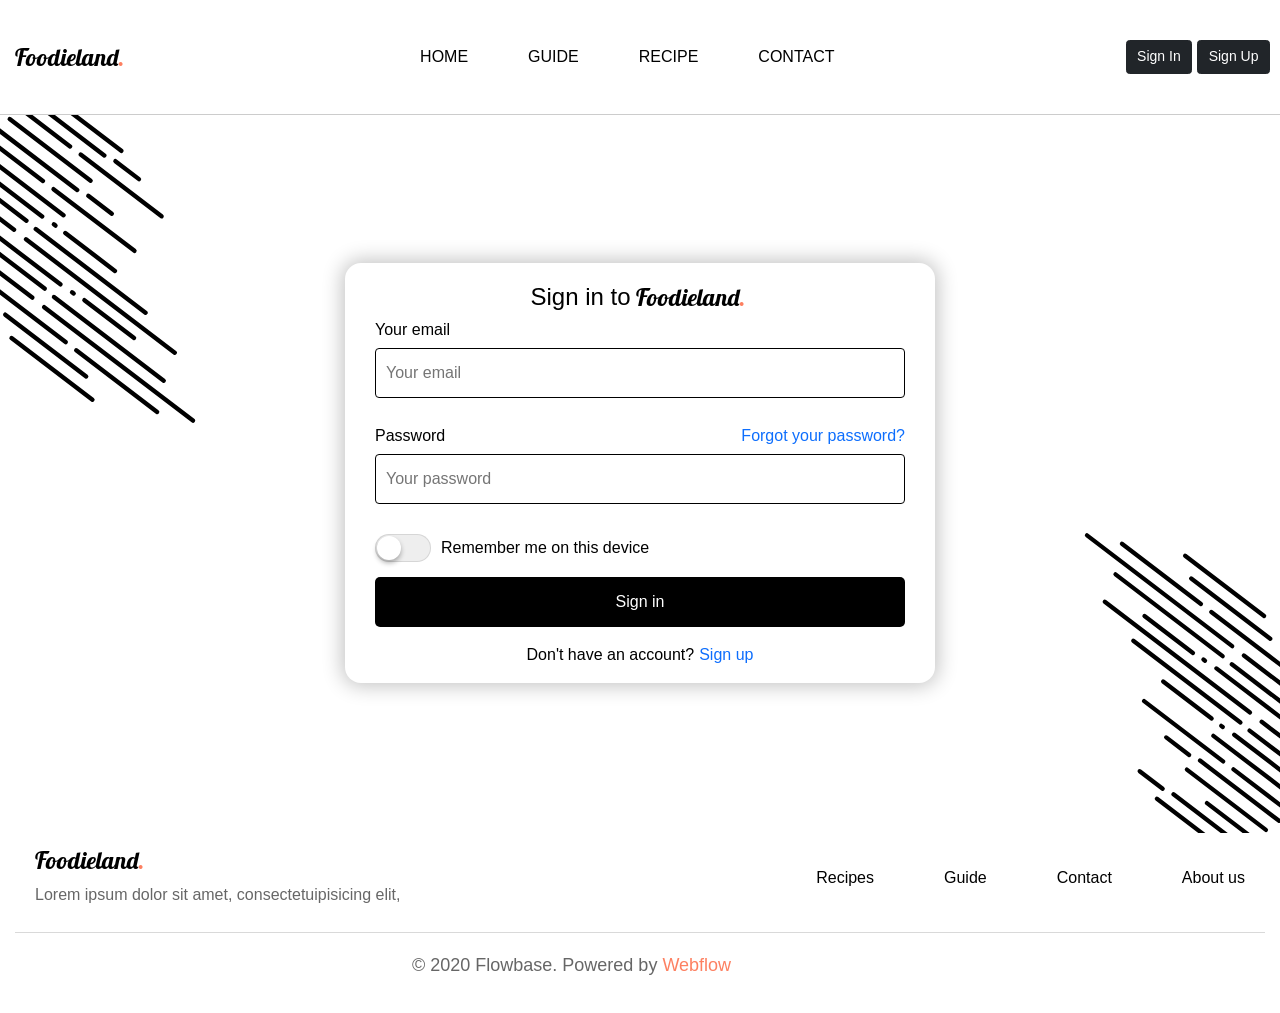
==== commit 48dfaa31: "final works" ====
--- a/Bogdana_form/Bog-form_one.html
+++ b/Bogdana_form/Bog-form_one.html
@@ -35,9 +35,9 @@
                     >HOME</a
                   >
                 </li>
-                <li class="list-item">
+                <!-- <li class="list-item">
                   <a class="e-link navigation__link" href="#about">ABOUT</a>
-                </li>
+                </li> -->
                 <li class="list-item">
                   <a
                     class="e-link navigation__link"
--- a/Bogdana_form/Bog-form.css
+++ b/Bogdana_form/Bog-form.css
@@ -1,5 +1,447 @@
 @charset "UTF-8";
+/********************************* Core ******************************/
 @import url("https://fonts.googleapis.com/css2?family=Lobster&display=swap");
+[data-tooltip] {
+  position: relative;
+  display: inline-block;
+  -webkit-box-sizing: content-box;
+  -moz-box-sizing: content-box;
+  box-sizing: content-box;
+}
+[data-tooltip]:before, [data-tooltip]:after {
+  position: absolute;
+  visibility: hidden;
+  opacity: 0;
+  z-index: 999999;
+  -webkit-box-sizing: content-box;
+  -moz-box-sizing: content-box;
+  box-sizing: content-box;
+  -webkit-transform: translate3d(0, 0, 0);
+  -moz-transform: translate3d(0, 0, 0);
+  transform: translate3d(0, 0, 0);
+}
+[data-tooltip]:before {
+  content: "";
+  border: 6px solid transparent;
+}
+[data-tooltip]:after {
+  height: 22px;
+  padding: 11px 11px 0 11px;
+  font-size: 13px;
+  line-height: 11px;
+  content: attr(data-tooltip);
+  white-space: nowrap;
+}
+[data-tooltip].simptip-position-top:before {
+  border-top-color: #323232;
+}
+[data-tooltip].simptip-position-top:after {
+  background-color: #323232;
+  color: #ecf0f1;
+}
+[data-tooltip].simptip-position-bottom:before {
+  border-bottom-color: #323232;
+}
+[data-tooltip].simptip-position-bottom:after {
+  background-color: #323232;
+  color: #ecf0f1;
+}
+[data-tooltip].simptip-position-left:before {
+  border-left-color: #323232;
+}
+[data-tooltip].simptip-position-left:after {
+  background-color: #323232;
+  color: #ecf0f1;
+}
+[data-tooltip].simptip-position-right:before {
+  border-right-color: #323232;
+}
+[data-tooltip].simptip-position-right:after {
+  background-color: #323232;
+  color: #ecf0f1;
+}
+[data-tooltip].simptip-position-top.half-arrow:before {
+  border-right: 7px solid #323232;
+}
+[data-tooltip].simptip-position-bottom.half-arrow:before {
+  border-right: 7px solid #323232;
+}
+[data-tooltip]:hover, [data-tooltip]:focus {
+  background-color: transparent;
+}
+[data-tooltip]:hover:before, [data-tooltip]:hover:after, [data-tooltip]:focus:before, [data-tooltip]:focus:after {
+  opacity: 1;
+  visibility: visible;
+}
+
+/******************************* Position ****************************/
+.simptip-position-left:before, .simptip-position-right:before, .simptip-position-left:after, .simptip-position-right:after {
+  bottom: 50%;
+}
+.simptip-position-left:before, .simptip-position-right:before {
+  margin-bottom: -5px;
+}
+.simptip-position-left:after, .simptip-position-right:after {
+  margin-bottom: -14.6666666667px;
+}
+.half-arrow.simptip-position-left:before, .half-arrow.simptip-position-right:before {
+  bottom: 16px;
+  border-style: none;
+  border-top: 7px solid transparent;
+}
+.simptip-multiline.simptip-position-left:before, .simptip-multiline.simptip-position-right:before, .simptip-multiline.simptip-position-left:after, .simptip-multiline.simptip-position-right:after {
+  -webkit-transform: translateY(50%);
+  -moz-transform: translateY(50%);
+  -ms-transform: translateY(50%);
+  -o-transform: translateY(50%);
+  transform: translateY(50%);
+  -webkit-filter: blur(0px);
+  filter: blur(0px);
+  margin-bottom: 0;
+}
+.simptip-multiline.simptip-position-left:before, .simptip-multiline.simptip-position-right:before {
+  margin-bottom: 0;
+}
+.simptip-multiline.half-arrow.simptip-position-left:before, .simptip-multiline.half-arrow.simptip-position-right:before {
+  margin-bottom: -2px;
+}
+
+.simptip-position-right:before, .simptip-position-right:after {
+  left: 100%;
+}
+.simptip-position-right:before {
+  margin-left: -2px;
+}
+.simptip-position-right:after {
+  margin-left: 10px;
+}
+.simptip-position-right.simptip-movable:before {
+  margin-left: -10px;
+}
+.simptip-position-right.simptip-movable:after {
+  margin-left: 2px;
+}
+.simptip-position-right.simptip-movable:hover:before, .simptip-position-right.simptip-movable:hover:after {
+  -webkit-transform: translateX(10px);
+  -moz-transform: translateX(10px);
+  -ms-transform: translateX(10px);
+  -o-transform: translateX(10px);
+  transform: translateX(10px);
+}
+.simptip-position-right.simptip-movable.half-arrow:before {
+  margin-left: -5px;
+}
+.simptip-position-right.simptip-movable.simptip-multiline:hover:before, .simptip-position-right.simptip-movable.simptip-multiline:hover:after {
+  -webkit-transform: translate(10px, 50%);
+  -moz-transform: translate(10px, 50%);
+  -ms-transform: translate(10px, 50%);
+  -o-transform: translate(10px, 50%);
+  transform: translate(10px, 50%);
+}
+.simptip-position-right.half-arrow:before {
+  margin-left: 3px;
+  border-right: 7px solid #323232;
+}
+
+.simptip-position-left:before, .simptip-position-left:after {
+  right: 100%;
+}
+.simptip-position-left:before {
+  margin-right: -2px;
+}
+.simptip-position-left:after {
+  margin-right: 10px;
+}
+.simptip-position-left.simptip-movable:before {
+  margin-right: -10px;
+}
+.simptip-position-left.simptip-movable:after {
+  margin-right: 2px;
+}
+.simptip-position-left.simptip-movable:hover:before, .simptip-position-left.simptip-movable:hover:after {
+  -webkit-transform: translateX(-10px);
+  -moz-transform: translateX(-10px);
+  -ms-transform: translateX(-10px);
+  -o-transform: translateX(-10px);
+  transform: translateX(-10px);
+}
+.simptip-position-left.simptip-movable.half-arrow:before {
+  margin-right: -5px;
+}
+.simptip-position-left.simptip-movable.simptip-multiline:hover:before, .simptip-position-left.simptip-movable.simptip-multiline:hover:after {
+  -webkit-transform: translate(-10px, 50%);
+  -moz-transform: translate(-10px, 50%);
+  -ms-transform: translate(-10px, 50%);
+  -o-transform: translate(-10px, 50%);
+  transform: translate(-10px, 50%);
+}
+.simptip-position-left.half-arrow:before {
+  margin-right: 3px;
+  border-left: 7px solid #323232;
+}
+
+.simptip-position-top:before, .simptip-position-bottom:before, .simptip-position-top:after, .simptip-position-bottom:after {
+  left: 50%;
+  -webkit-transform: translateX(-50%);
+  -moz-transform: translateX(-50%);
+  -ms-transform: translateX(-50%);
+  -o-transform: translateX(-50%);
+  transform: translateX(-50%);
+}
+.simptip-position-top:after, .simptip-position-bottom:after {
+  width: auto;
+}
+.half-arrow.simptip-position-top:before, .half-arrow.simptip-position-bottom:before {
+  border-style: none;
+  border-right: 7px solid #323232;
+}
+
+.simptip-position-bottom:before, .simptip-position-bottom:after {
+  top: 100%;
+}
+.simptip-position-bottom:before {
+  margin-top: -5px;
+}
+.simptip-position-bottom:after {
+  margin-top: 7px;
+}
+.simptip-position-bottom:hover:before, .simptip-position-bottom:hover:after {
+  -webkit-transform: translate(-50%, 0);
+  -moz-transform: translate(-50%, 0);
+  -ms-transform: translate(-50%, 0);
+  -o-transform: translate(-50%, 0);
+  transform: translate(-50%, 0);
+}
+.simptip-position-bottom.simptip-movable:before {
+  margin-top: -15px;
+}
+.simptip-position-bottom.simptip-movable:after {
+  margin-top: -3px;
+}
+.simptip-position-bottom.simptip-movable:hover:before, .simptip-position-bottom.simptip-movable:hover:after {
+  -webkit-transform: translate(-50%, 10px);
+  -moz-transform: translate(-50%, 10px);
+  -ms-transform: translate(-50%, 10px);
+  -o-transform: translate(-50%, 10px);
+  transform: translate(-50%, 10px);
+}
+.simptip-position-bottom.simptip-movable.half-arrow:before {
+  margin-top: -10px;
+}
+.simptip-position-bottom.half-arrow:before {
+  margin-top: 0;
+  border-top: 7px solid transparent;
+}
+
+.simptip-position-top:before, .simptip-position-top:after {
+  bottom: 100%;
+}
+.simptip-position-top:before {
+  margin-bottom: -5px;
+}
+.simptip-position-top:after {
+  margin-bottom: 7px;
+}
+.simptip-position-top:hover:before, .simptip-position-top:hover:after {
+  -webkit-transform: translate(-50%, 0px);
+  -moz-transform: translate(-50%, 0px);
+  -ms-transform: translate(-50%, 0px);
+  -o-transform: translate(-50%, 0px);
+  transform: translate(-50%, 0px);
+}
+.simptip-position-top.simptip-movable:before {
+  margin-bottom: -15px;
+}
+.simptip-position-top.simptip-movable:after {
+  margin-bottom: -3px;
+}
+.simptip-position-top.simptip-movable:hover:before, .simptip-position-top.simptip-movable:hover:after {
+  -webkit-transform: translate(-50%, -10px);
+  -moz-transform: translate(-50%, -10px);
+  -ms-transform: translate(-50%, -10px);
+  -o-transform: translate(-50%, -10px);
+  transform: translate(-50%, -10px);
+}
+.simptip-position-top.simptip-movable.half-arrow:before {
+  margin-bottom: -10px;
+}
+.simptip-position-top.half-arrow:before {
+  margin-bottom: 0;
+  border-bottom: 7px solid transparent;
+}
+
+/******************************* Features ****************************/
+.simptip-movable:before, .simptip-movable:after {
+  -webkit-transition: all 0.1s linear;
+  -moz-transition: all 0.1s linear;
+  -o-transition: all 0.1s linear;
+  -ms-transition: all 0.1s linear;
+  transition: all 0.1s linear;
+}
+
+.simptip-smooth:after {
+  -webkit-border-radius: 4px;
+  border-radius: 4px;
+}
+
+.simptip-fade:before, .simptip-fade:after {
+  -webkit-transition: opacity 0.2s linear, visibility 0.2s linear;
+  -moz-transition: opacity 0.2s linear, visibility 0.2s linear;
+  -o-transition: opacity 0.2s linear, visibility 0.2s linear;
+  -ms-transition: opacity 0.2s linear, visibility 0.2s linear;
+  transition: opacity 0.2s linear, visibility 0.2s linear;
+}
+
+.simptip-multiline:after {
+  height: auto;
+  width: 150px;
+  padding: 11px;
+  line-height: 19px;
+  white-space: normal;
+  text-align: left;
+}
+
+/**************************** Diverse Colors *************************/
+.simptip-success.simptip-position-top:before {
+  border-top-color: #62c462;
+}
+.simptip-success.simptip-position-top:after {
+  background-color: #62c462;
+  color: #ecf0f1;
+}
+.simptip-success.simptip-position-bottom:before {
+  border-bottom-color: #62c462;
+}
+.simptip-success.simptip-position-bottom:after {
+  background-color: #62c462;
+  color: #ecf0f1;
+}
+.simptip-success.simptip-position-left:before {
+  border-left-color: #62c462;
+}
+.simptip-success.simptip-position-left:after {
+  background-color: #62c462;
+  color: #ecf0f1;
+}
+.simptip-success.simptip-position-right:before {
+  border-right-color: #62c462;
+}
+.simptip-success.simptip-position-right:after {
+  background-color: #62c462;
+  color: #ecf0f1;
+}
+.simptip-success.simptip-position-top.half-arrow:before {
+  border-right: 7px solid #62c462;
+}
+.simptip-success.simptip-position-bottom.half-arrow:before {
+  border-right: 7px solid #62c462;
+}
+
+.simptip-info.simptip-position-top:before {
+  border-top-color: #5bc0de;
+}
+.simptip-info.simptip-position-top:after {
+  background-color: #5bc0de;
+  color: #ecf0f1;
+}
+.simptip-info.simptip-position-bottom:before {
+  border-bottom-color: #5bc0de;
+}
+.simptip-info.simptip-position-bottom:after {
+  background-color: #5bc0de;
+  color: #ecf0f1;
+}
+.simptip-info.simptip-position-left:before {
+  border-left-color: #5bc0de;
+}
+.simptip-info.simptip-position-left:after {
+  background-color: #5bc0de;
+  color: #ecf0f1;
+}
+.simptip-info.simptip-position-right:before {
+  border-right-color: #5bc0de;
+}
+.simptip-info.simptip-position-right:after {
+  background-color: #5bc0de;
+  color: #ecf0f1;
+}
+.simptip-info.simptip-position-top.half-arrow:before {
+  border-right: 7px solid #5bc0de;
+}
+.simptip-info.simptip-position-bottom.half-arrow:before {
+  border-right: 7px solid #5bc0de;
+}
+
+.simptip-danger.simptip-position-top:before {
+  border-top-color: #e74c3c;
+}
+.simptip-danger.simptip-position-top:after {
+  background-color: #e74c3c;
+  color: #ecf0f1;
+}
+.simptip-danger.simptip-position-bottom:before {
+  border-bottom-color: #e74c3c;
+}
+.simptip-danger.simptip-position-bottom:after {
+  background-color: #e74c3c;
+  color: #ecf0f1;
+}
+.simptip-danger.simptip-position-left:before {
+  border-left-color: #e74c3c;
+}
+.simptip-danger.simptip-position-left:after {
+  background-color: #e74c3c;
+  color: #ecf0f1;
+}
+.simptip-danger.simptip-position-right:before {
+  border-right-color: #e74c3c;
+}
+.simptip-danger.simptip-position-right:after {
+  background-color: #e74c3c;
+  color: #ecf0f1;
+}
+.simptip-danger.simptip-position-top.half-arrow:before {
+  border-right: 7px solid #e74c3c;
+}
+.simptip-danger.simptip-position-bottom.half-arrow:before {
+  border-right: 7px solid #e74c3c;
+}
+
+.simptip-warning.simptip-position-top:before {
+  border-top-color: #e67e22;
+}
+.simptip-warning.simptip-position-top:after {
+  background-color: #e67e22;
+  color: #ecf0f1;
+}
+.simptip-warning.simptip-position-bottom:before {
+  border-bottom-color: #e67e22;
+}
+.simptip-warning.simptip-position-bottom:after {
+  background-color: #e67e22;
+  color: #ecf0f1;
+}
+.simptip-warning.simptip-position-left:before {
+  border-left-color: #e67e22;
+}
+.simptip-warning.simptip-position-left:after {
+  background-color: #e67e22;
+  color: #ecf0f1;
+}
+.simptip-warning.simptip-position-right:before {
+  border-right-color: #e67e22;
+}
+.simptip-warning.simptip-position-right:after {
+  background-color: #e67e22;
+  color: #ecf0f1;
+}
+.simptip-warning.simptip-position-top.half-arrow:before {
+  border-right: 7px solid #e67e22;
+}
+.simptip-warning.simptip-position-bottom.half-arrow:before {
+  border-right: 7px solid #e67e22;
+}
+
 :root {
   --bs-blue: #0d6efd;
   --bs-indigo: #6610f2;
@@ -1777,20 +2219,9 @@
   color: #fd8061;
 }
 
-.dim-icon__wrap {
-  width: 24px;
-  height: 24px;
-  position: relative;
-}
-
 .dim-icon {
-  position: absolute;
-  left: 0;
-  top: 0;
-  right: 0;
-  bottom: 0;
-  margin: auto;
-  width: 100%;
+  font-size: 24px;
+  color: #000000;
 }
 
 .dim-check {
@@ -1834,7 +2265,7 @@
     background-position: left 1000px top -1px;
   }
   100% {
-    background-position: left 1200px top -1px;
+    background-position: left 1200px bottom -1px;
   }
 }
 .vad-header {
@@ -1932,7 +2363,7 @@
 
 .nr-banner {
   padding-top: 150px;
-  height: 100vh;
+  margin-bottom: 50px;
 }
 @media (max-width: 1160px) {
   .nr-banner {
@@ -2264,9 +2695,7 @@
   }
 }
 .dim-section {
-  max-width: 1280px;
-  margin: 0 auto;
-  margin-top: 300px;
+  margin-bottom: 50px;
 }
 .dim-section__header {
   text-align: center;
@@ -2284,6 +2713,11 @@
 @media (max-width: 768px) {
   .dim-section__title {
     font-size: 28px;
+  }
+}
+@media (max-width: 768px) and (max-width: 480px) {
+  .dim-section__title {
+    color: #3581b1;
   }
 }
 .dim-section__subtitle {
@@ -2293,6 +2727,11 @@
   font-size: 18px;
   line-height: 38px;
   margin-top: 30px;
+  max-width: 726px;
+  text-align: center;
+  position: relative;
+  margin-left: auto;
+  margin-right: auto;
 }
 @media (max-width: 1024px) {
   .dim-section__subtitle {
@@ -2307,24 +2746,21 @@
   }
 }
 
-.dim-catalog__wrapper {
-  padding-top: 100px;
-}
-@media (max-width: 1024px) {
-  .dim-catalog__wrapper {
-    padding-top: 50px;
-  }
-}
-@media (max-width: 480px) {
-  .dim-catalog__wrapper {
-    padding-top: 30px;
-  }
-}
-
 .dim-catalog__body {
   display: grid;
-  grid-template-columns: 1fr 1fr 1fr;
+  padding-top: 100px;
+  grid-template-columns: repeat(3, 1fr);
   gap: 40px;
+}
+@media (max-width: 1024px) {
+  .dim-catalog__body {
+    padding-top: 50px;
+  }
+}
+@media (max-width: 480px) {
+  .dim-catalog__body {
+    padding-top: 30px;
+  }
 }
 @media (max-width: 1400px) {
   .dim-catalog__body {
@@ -2333,16 +2769,12 @@
 }
 @media (max-width: 1024px) {
   .dim-catalog__body {
-    grid-template-columns: 1fr 1fr;
+    grid-template-columns: repeat(2, 1fr);
   }
 }
 @media (max-width: 768px) {
   .dim-catalog__body {
     gap: 10px;
-  }
-}
-@media (max-width: 480px) {
-  .dim-catalog__body {
     grid-template-columns: 1fr;
   }
 }
@@ -2350,7 +2782,7 @@
 .dim-catalog {
   border-radius: 30px;
   background: linear-gradient(#e7f9fd00, #e7f9fd);
-  padding: 16px 16px 0 16px;
+  padding: 16px 16px 16px 16px;
   position: relative;
 }
 
@@ -2367,6 +2799,8 @@
   font-style: normal;
   line-height: 32px;
   letter-spacing: -1px;
+  max-width: 352px;
+  text-align: start;
 }
 .dim-product__footer {
   display: flex;
@@ -2394,6 +2828,263 @@
 .dim-product .dim-image {
   max-width: 100%;
   max-height: 100%;
+}
+
+.evg-subscribe__wrapper {
+  background-color: #e7f9fd;
+  flex-direction: column;
+  border-radius: 60px;
+  margin-bottom: 50px;
+  position: relative;
+  overflow: hidden;
+  display: flex;
+  padding: 5px;
+}
+@media (max-width: 1024px) {
+  .evg-subscribe__wrapper {
+    border-radius: 45px;
+  }
+}
+@media (max-width: 768px) {
+  .evg-subscribe__wrapper {
+    border-radius: 30px;
+  }
+}
+@media (max-width: 480px) {
+  .evg-subscribe__wrapper {
+    border-radius: 15px;
+  }
+}
+.evg-subscribe__block-text {
+  flex-direction: column;
+  margin-bottom: 50px;
+  align-self: center;
+  margin-right: 10px;
+  margin-left: 10px;
+  margin-top: 20px;
+  max-width: 620px;
+  display: flex;
+  padding: 5px;
+}
+@media (max-width: 1024px) {
+  .evg-subscribe__block-text {
+    margin-bottom: 30px;
+    margin-top: 6px;
+  }
+}
+@media (max-width: 768px) {
+  .evg-subscribe__block-text {
+    margin-bottom: 20px;
+    margin-top: 4px;
+  }
+}
+@media (max-width: 480px) {
+  .evg-subscribe__block-text {
+    margin-bottom: 10px;
+    margin-top: 0;
+  }
+}
+.evg-subscribe__title {
+  margin-bottom: 10px;
+  text-align: center;
+  font-size: 48px;
+}
+@media (max-width: 1024px) {
+  .evg-subscribe__title {
+    margin-bottom: 6px;
+    font-size: 40px;
+  }
+}
+@media (max-width: 768px) {
+  .evg-subscribe__title {
+    margin-bottom: 5px;
+    line-height: 28px;
+    font-size: 30px;
+  }
+}
+@media (max-width: 480px) {
+  .evg-subscribe__title {
+    margin-bottom: 3px;
+    line-height: 18px;
+    font-size: 18px;
+  }
+}
+.evg-subscribe__text {
+  color: #00000099;
+  text-align: center;
+  line-height: 28px;
+}
+@media (max-width: 1024px) {
+  .evg-subscribe__text {
+    line-height: 26px;
+  }
+}
+@media (max-width: 768px) {
+  .evg-subscribe__text {
+    line-height: 19px;
+    font-size: 14px;
+  }
+}
+@media (max-width: 480px) {
+  .evg-subscribe__text {
+    line-height: 12px;
+    font-size: 10px;
+  }
+}
+.evg-subscribe__img-salad {
+  position: absolute;
+  z-index: 1;
+  bottom: 0;
+  left: 0;
+}
+@media (max-width: 1024px) {
+  .evg-subscribe__img-salad {
+    width: 290px;
+  }
+}
+@media (max-width: 768px) {
+  .evg-subscribe__img-salad {
+    width: 170px;
+  }
+}
+@media (max-width: 480px) {
+  .evg-subscribe__img-salad {
+    width: 105px;
+  }
+}
+.evg-subscribe__img-salad-egg {
+  position: absolute;
+  z-index: 1;
+  bottom: 0;
+  right: 0;
+}
+@media (max-width: 1024px) {
+  .evg-subscribe__img-salad-egg {
+    width: 280px;
+  }
+}
+@media (max-width: 768px) {
+  .evg-subscribe__img-salad-egg {
+    width: 170px;
+  }
+}
+@media (max-width: 480px) {
+  .evg-subscribe__img-salad-egg {
+    width: 115px;
+  }
+}
+.evg-subscribe__input-button {
+  margin-bottom: 85px;
+  margin-right: 10px;
+  align-self: center;
+  position: relative;
+  margin-left: 10px;
+  display: flex;
+  width: 490px;
+  padding: 5px;
+  height: 90px;
+  z-index: 5;
+}
+@media (max-width: 1024px) {
+  .evg-subscribe__input-button {
+    margin-bottom: 80px;
+    height: 75px;
+    width: 430px;
+  }
+}
+@media (max-width: 768px) {
+  .evg-subscribe__input-button {
+    margin-bottom: 40px;
+    height: 60px;
+    width: 300px;
+  }
+}
+@media (max-width: 480px) {
+  .evg-subscribe__input-button {
+    margin-bottom: 20px;
+    height: 35px;
+    width: 150px;
+  }
+}
+.evg-subscribe__input {
+  font-size: 14px;
+  background-color: #ffffff;
+  color: #00000066;
+  padding-right: 145px;
+  border-radius: 24px;
+  padding-left: 10px;
+  height: 100%;
+  border: none;
+  width: 100%;
+}
+@media (max-width: 1024px) {
+  .evg-subscribe__input {
+    padding-right: 110px;
+    border-radius: 20px;
+    font-size: 12px;
+  }
+}
+@media (max-width: 768px) {
+  .evg-subscribe__input {
+    padding-right: 90px;
+    border-radius: 14px;
+    font-size: 10px;
+  }
+}
+@media (max-width: 480px) {
+  .evg-subscribe__input {
+    padding-right: 50px;
+    border-radius: 6px;
+    padding-left: 5px;
+    font-size: 6px;
+  }
+}
+.evg-subscribe__button {
+  font-size: 14px;
+  background-color: #000000;
+  border-radius: 16px;
+  padding-right: 30px;
+  padding-left: 30px;
+  width: fit-content;
+  position: absolute;
+  max-height: 60px;
+  color: #ffffff;
+  height: 100%;
+  right: 15px;
+  top: 15px;
+}
+@media (max-width: 1024px) {
+  .evg-subscribe__button {
+    padding-right: 20px;
+    border-radius: 14px;
+    padding-left: 20px;
+    max-height: 48px;
+    font-size: 12px;
+    right: 13px;
+    top: 13px;
+  }
+}
+@media (max-width: 768px) {
+  .evg-subscribe__button {
+    border-radius: 10px;
+    padding-right: 15px;
+    padding-left: 15px;
+    max-height: 36px;
+    font-size: 10px;
+    right: 12px;
+    top: 12px;
+  }
+}
+@media (max-width: 480px) {
+  .evg-subscribe__button {
+    border-radius: 6px;
+    padding-right: 7px;
+    padding-left: 7px;
+    max-height: 17px;
+    font-size: 6px;
+    right: 9px;
+    top: 9px;
+  }
 }
 
 .evg-footer {
@@ -2837,13 +3528,15 @@
   transition: 0.15s;
   height: 24px;
   width: 24px;
+  top: 1px;
   left: 1px;
-  top: 1px;
 }
 @media (max-width: 768px) {
   .bog-form__checkbox__label .bog-form__checkbox__switch::before {
-    height: 12px;
-    width: 12px;
+    top: 0px;
+    left: 0px;
+    height: 11px;
+    width: 11px;
   }
 }
 .bog-form__checkbox__label input[type=checkbox] {
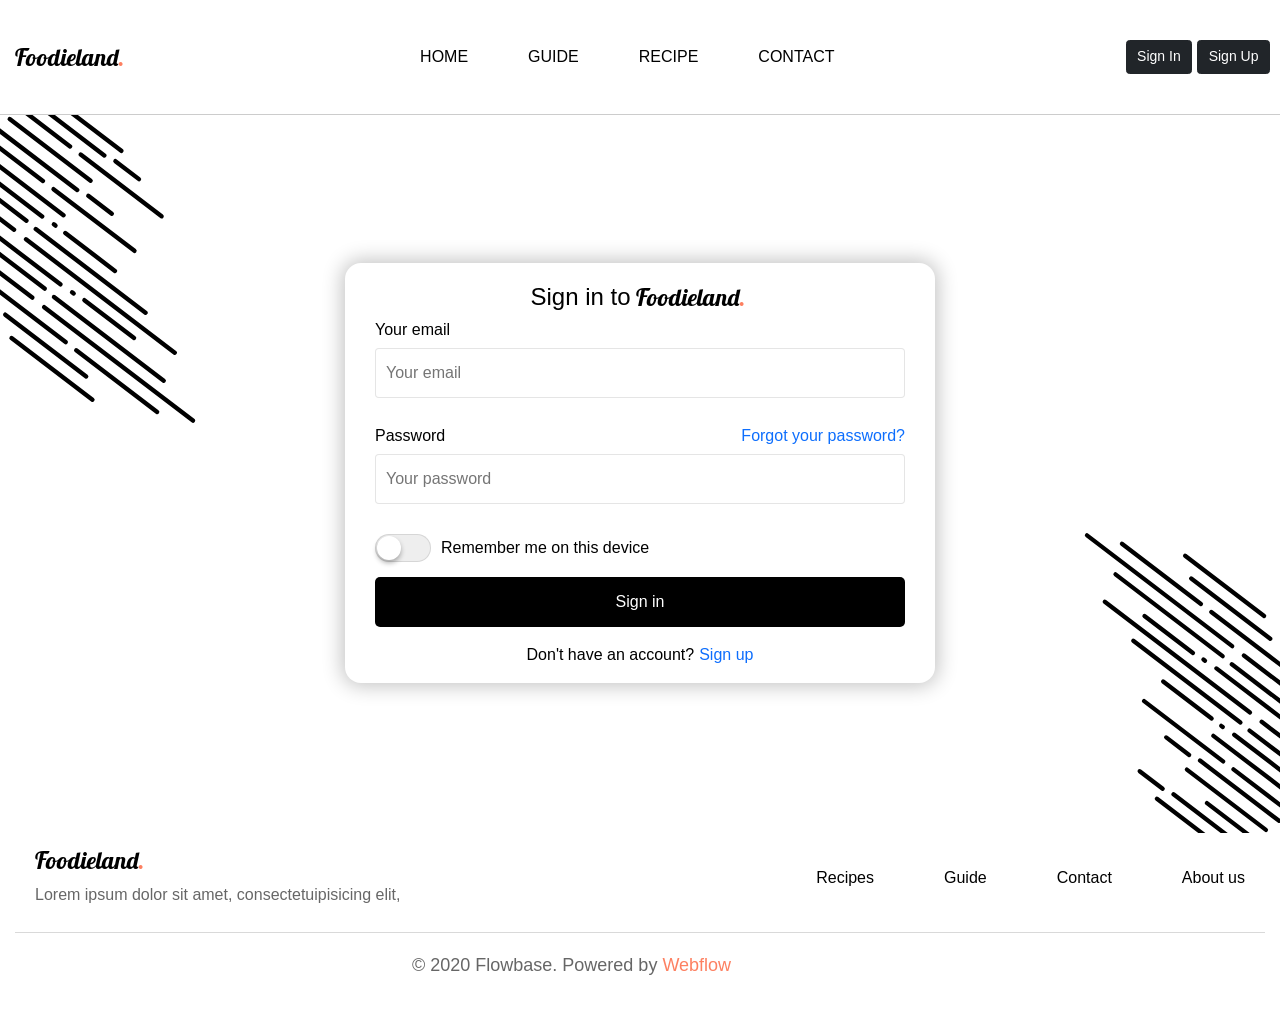
==== commit 9e82b2b1: "final" ====
--- a/Bogdana_form/Bog-form_one.html
+++ b/Bogdana_form/Bog-form_one.html
@@ -1,774 +1,294 @@
 <!DOCTYPE html>
 <html lang="en">
-  <head>
-    <meta charset="UTF-8" />
-    <meta http-equiv="X-UA-Compatible" content="IE=edge" />
-    <meta name="viewport" content="width=device-width, initial-scale=1.0" />
-    <link
-      rel="shortcut icon"
-      href="../assets/favico/ForkKnife.ico"
-      type="image/x-icon"
-    />
-    <link
-      rel="stylesheet"
-      href="https://necolas.github.io/normalize.css/8.0.1/normalize.css"
-    />
-    <link
-      rel="stylesheet"
-      type="text/css"
-      href="../node_modules/simptip/simptip.css"
-    />
-    <link rel="stylesheet" href="./Bog-form.css" />
-    <title>Foodieland</title>
-  </head>
-  <body>
-    <header class="vad-header">
-      <div class="container vad-header__wrapper" id="header">
-        <div class="logo"><a href="../index.html">Foodieland</a></div>
-        <div class="vad-header__block">
-          <div class="vad-header__burger"><span></span></div>
-          <div class="vad-header__navigation">
-            <nav class="navigation">
-              <ul class="navigation__list">
-                <li class="list-item">
-                  <a class="e-link navigation__link" href="../index.html"
-                    >HOME</a
-                  >
-                </li>
-                <!-- <li class="list-item">
+
+<head>
+  <meta charset="UTF-8" />
+  <meta http-equiv="X-UA-Compatible" content="IE=edge" />
+  <meta name="viewport" content="width=device-width, initial-scale=1.0" />
+  <link rel="shortcut icon" href="../assets/favico/ForkKnife.ico" type="image/x-icon" />
+  <link rel="stylesheet" href="https://necolas.github.io/normalize.css/8.0.1/normalize.css" />
+  <link rel="stylesheet" type="text/css" href="../node_modules/simptip/simptip.css" />
+  <link rel="stylesheet" href="./Bog-form.css" />
+  <title>Foodieland</title>
+</head>
+
+<body>
+  <header class="vad-header">
+    <div class="container vad-header__wrapper" id="header">
+      <div class="logo"><a href="../index.html">Foodieland</a></div>
+      <div class="vad-header__block">
+        <div class="vad-header__burger"><span></span></div>
+        <div class="vad-header__navigation">
+          <nav class="navigation">
+            <ul class="navigation__list">
+              <li class="list-item">
+                <a class="e-link navigation__link" href="../index.html">HOME</a>
+              </li>
+              <!-- <li class="list-item">
                   <a class="e-link navigation__link" href="#about">ABOUT</a>
                 </li> -->
-                <li class="list-item">
-                  <a
-                    class="e-link navigation__link"
-                    href="../Yuri_Guide/Yuri_Guide.html"
-                    >GUIDE</a
-                  >
-                </li>
-                <li class="list-item">
-                  <a
-                    class="e-link navigation__link"
-                    href="../Lesia_recipe/Les_recipe.html"
-                    >RECIPE</a
-                  >
-                </li>
-                <li class="list-item">
-                  <a class="e-link navigation__link" href="#contact">CONTACT</a>
-                </li>
-              </ul>
-            </nav>
-          </div>
-          <div class="vad-header__button-block">
-            <a
-              class="vad-header__link btn btn-dark vad-header__btn features simptip-position-top simptip-success"
-              href="./Bog-form_one.html"
-              data-tooltip="yea boy"
-            >
-              Sign In</a
-            ><a
-              class="vad-header__link btn btn-dark vad-header__btn features simptip-position-top simptip-info"
-              href="./Bog-form_two.html"
-              data-tooltip="oy eah"
-            >
-              Sign Up</a
-            >
-          </div>
+              <li class="list-item">
+                <a class="e-link navigation__link" href="../Yuri_Guide/Yuri_Guide.html">GUIDE</a>
+              </li>
+              <li class="list-item">
+                <a class="e-link navigation__link" href="../Lesia_recipe/Les_recipe.html">RECIPE</a>
+              </li>
+              <li class="list-item">
+                <a class="e-link navigation__link" href="#contact">CONTACT</a>
+              </li>
+            </ul>
+          </nav>
+        </div>
+        <div class="vad-header__button-block">
+          <a class="vad-header__link btn btn-dark vad-header__btn features simptip-position-top simptip-success"
+            href="./Bog-form_one.html" data-tooltip="yea boy">
+            Sign In</a><a
+            class="vad-header__link btn btn-dark vad-header__btn features simptip-position-top simptip-info"
+            href="./Bog-form_two.html" data-tooltip="oy eah">
+            Sign Up</a>
         </div>
       </div>
-    </header>
-
-    <!-- Entry page -->
-    <div class="bog-entry-page">
-      <!-- SVG top -->
-      <svg
-        class="bog-entry-page__icon-top"
-        xmlns="http://www.w3.org/2000/svg"
-        viewBox="0 0 256 394"
-        fill="none"
-      >
-        <rect
-          class="animation"
-          x="252.519"
-          y="393.834"
-          width="250.037"
-          height="5.74067"
-          rx="2.87034"
-          transform="rotate(-142.662 252.519 393.834)"
-          fill="#000000"
-        />
-        <rect
-          x="86.2478"
-          y="291.292"
-          width="138.668"
-          height="5.74067"
-          rx="2.87034"
-          transform="rotate(-142.662 86.2478 291.292)"
-          fill="#000000"
-        />
-        <rect
-          x="101.356"
-          y="92.6047"
-          width="138.668"
-          height="5.74067"
-          rx="2.87034"
-          transform="rotate(-142.662 101.356 92.6047)"
-          fill="#000000"
-        />
-        <rect
-          x="146.595"
-          y="123.568"
-          width="44.3923"
-          height="5.74067"
-          rx="2.87034"
-          transform="rotate(-142.662 146.595 123.568)"
-          fill="#000000"
-        />
-        <rect
-          x="205.799"
-          y="382.579"
-          width="138.668"
-          height="5.74067"
-          rx="2.87034"
-          transform="rotate(-142.662 205.799 382.579)"
-          fill="#000000"
-        />
-        <rect
-          class="animation"
-          x="113.112"
-          y="336.097"
-          width="138.668"
-          height="5.74067"
-          rx="2.87034"
-          transform="rotate(-142.662 113.112 336.097)"
-          fill="#000000"
-        />
-        <rect
-          x="121.283"
-          y="366.595"
-          width="138.668"
-          height="5.74067"
-          rx="2.87034"
-          transform="rotate(-142.662 121.283 366.595)"
-          fill="#000000"
-        />
-        <rect
-          x="56.5977"
-          y="80.8252"
-          width="138.668"
-          height="5.74067"
-          rx="2.87034"
-          transform="rotate(-142.662 56.5977 80.8252)"
-          fill="#000000"
-        />
-        <rect
-          class="animation"
-          x="176.149"
-          y="172.113"
-          width="138.668"
-          height="5.74067"
-          rx="2.87034"
-          transform="rotate(-142.662 176.149 172.113)"
-          fill="#000000"
-        />
-        <rect
-          x="83.4609"
-          y="125.63"
-          width="138.668"
-          height="5.74067"
-          rx="2.87034"
-          transform="rotate(-142.662 83.4609 125.63)"
-          fill="#000000"
-        />
-        <rect
-          class="animation"
-          x="136.802"
-          y="47.448"
-          width="138.668"
-          height="5.74067"
-          rx="2.87034"
-          transform="rotate(-142.662 136.802 47.448)"
-          fill="#000000"
-        />
-        <rect
-          x="158.982"
-          y="41.5049"
-          width="138.668"
-          height="5.74067"
-          rx="2.87034"
-          transform="rotate(-142.662 158.982 41.5049)"
-          fill="#000000"
-        />
-        <rect
-          x="182.041"
-          y="78.4116"
-          width="44.3923"
-          height="5.74067"
-          rx="2.87034"
-          transform="rotate(-142.662 182.041 78.4116)"
-          fill="#000000"
-        />
-        <rect
-          x="92.0439"
-          y="35.6682"
-          width="138.668"
-          height="5.74067"
-          rx="2.87034"
-          transform="rotate(-142.662 92.0439 35.6682)"
-          fill="#000000"
-        />
-        <rect
-          x="211.594"
-          y="126.956"
-          width="138.668"
-          height="5.74067"
-          rx="2.87034"
-          transform="rotate(-142.662 211.594 126.956)"
-          fill="#000000"
-        />
-        <rect
-          class="animation"
-          x="118.907"
-          y="80.4731"
-          width="138.668"
-          height="5.74067"
-          rx="2.87034"
-          transform="rotate(-142.662 118.907 80.4731)"
-          fill="#000000"
-        />
-        <rect
-          x="79.4089"
-          y="215.863"
-          width="138.668"
-          height="5.74067"
-          rx="2.87034"
-          transform="rotate(-142.662 79.4089 215.863)"
-          fill="#000000"
-        />
-        <rect
-          x="96.7888"
-          y="227.781"
-          width="8.41808"
-          height="5.74067"
-          rx="2.87034"
-          transform="rotate(-142.662 96.7888 227.781)"
-          fill="#000000"
-        />
-        <rect
-          class="animation"
-          x="175.633"
-          y="285.924"
-          width="87.2931"
-          height="5.74067"
-          rx="2.87034"
-          transform="rotate(-142.662 175.633 285.924)"
-          fill="#000000"
-        />
-        <rect
-          x="150.657"
-          y="198.258"
-          width="87.2931"
-          height="5.74067"
-          rx="2.87034"
-          transform="rotate(-142.662 150.657 198.258)"
-          fill="#000000"
-        />
-        <rect
-          x="42.6736"
-          y="233.135"
-          width="186.021"
-          height="5.74067"
-          rx="2.87034"
-          transform="rotate(-142.662 42.6736 233.135)"
-          fill="#000000"
-        />
-        <rect
-          class="animation"
-          x="58.8374"
-          y="221.376"
-          width="186.021"
-          height="5.74067"
-          rx="2.87034"
-          transform="rotate(-142.662 58.8374 221.376)"
-          fill="#000000"
-        />
-        <rect
-          x="214.386"
-          y="341.648"
-          width="186.021"
-          height="5.74067"
-          rx="2.87034"
-          transform="rotate(-142.662 214.386 341.648)"
-          fill="#000000"
-        />
-        <rect
-          class="animation"
-          x="228.746"
-          y="305.113"
-          width="250.037"
-          height="5.74067"
-          rx="2.87034"
-          transform="rotate(-142.662 228.746 305.113)"
-          fill="#000000"
-        />
-        <rect
-          class="animation"
-          x="55.6362"
-          y="127.142"
-          width="138.668"
-          height="5.74067"
-          rx="2.87034"
-          transform="rotate(-142.662 55.6362 127.142)"
-          fill="#000000"
-        />
-        <rect
-          x="73.0159"
-          y="139.06"
-          width="8.41808"
-          height="5.74067"
-          rx="2.87034"
-          transform="rotate(-142.662 73.0159 139.06)"
-          fill="#000000"
-        />
-        <rect
-          x="18.9006"
-          y="144.415"
-          width="186.021"
-          height="5.74067"
-          rx="2.87034"
-          transform="rotate(-142.662 18.9006 144.415)"
-          fill="#000000"
-        />
-        <rect
-          x="35.0647"
-          y="132.655"
-          width="186.021"
-          height="5.74067"
-          rx="2.87034"
-          transform="rotate(-142.662 35.0647 132.655)"
-          fill="#000000"
-        />
-        <rect
-          x="190.613"
-          y="252.927"
-          width="186.021"
-          height="5.74067"
-          rx="2.87034"
-          transform="rotate(-142.662 190.613 252.927)"
-          fill="#000000"
-        />
-      </svg>
-      <div class="bog-entry-page__wrapper">
-        <!-- Content -->
-        <div class="bog-entry-page__header bog__header">
-          <h1 class="bog__header__title">Sign in to</h1>
-          <div class="logo bog__header__logo">
-            <a href="../index.html">Foodieland</a>
-          </div>
-        </div>
-        <!-- Form -->
-        <form id="js-form" class="bog-entry-page__form bog-form" method="get">
-          <!-- Email -->
-          <label class="bog-form__field-input">
-            <div class="bog-form__label" for="email">Your email</div>
-            <input
-              class="bog-form__input"
-              type="text"
-              name="email"
-              id="email"
-              placeholder="Your email"
-            />
-            <div id="js-error" class="bog-form__field-input__error"></div>
+    </div>
+  </header>
+
+  <!-- Entry page -->
+  <div class="bog-entry-page">
+    <!-- SVG top -->
+    <svg class="bog-entry-page__icon-top" xmlns="http://www.w3.org/2000/svg" viewBox="0 0 256 394" fill="none">
+      <rect class="animation" x="252.519" y="393.834" width="250.037" height="5.74067" rx="2.87034"
+        transform="rotate(-142.662 252.519 393.834)" fill="#000000" />
+      <rect x="86.2478" y="291.292" width="138.668" height="5.74067" rx="2.87034"
+        transform="rotate(-142.662 86.2478 291.292)" fill="#000000" />
+      <rect x="101.356" y="92.6047" width="138.668" height="5.74067" rx="2.87034"
+        transform="rotate(-142.662 101.356 92.6047)" fill="#000000" />
+      <rect x="146.595" y="123.568" width="44.3923" height="5.74067" rx="2.87034"
+        transform="rotate(-142.662 146.595 123.568)" fill="#000000" />
+      <rect x="205.799" y="382.579" width="138.668" height="5.74067" rx="2.87034"
+        transform="rotate(-142.662 205.799 382.579)" fill="#000000" />
+      <rect class="animation" x="113.112" y="336.097" width="138.668" height="5.74067" rx="2.87034"
+        transform="rotate(-142.662 113.112 336.097)" fill="#000000" />
+      <rect x="121.283" y="366.595" width="138.668" height="5.74067" rx="2.87034"
+        transform="rotate(-142.662 121.283 366.595)" fill="#000000" />
+      <rect x="56.5977" y="80.8252" width="138.668" height="5.74067" rx="2.87034"
+        transform="rotate(-142.662 56.5977 80.8252)" fill="#000000" />
+      <rect class="animation" x="176.149" y="172.113" width="138.668" height="5.74067" rx="2.87034"
+        transform="rotate(-142.662 176.149 172.113)" fill="#000000" />
+      <rect x="83.4609" y="125.63" width="138.668" height="5.74067" rx="2.87034"
+        transform="rotate(-142.662 83.4609 125.63)" fill="#000000" />
+      <rect class="animation" x="136.802" y="47.448" width="138.668" height="5.74067" rx="2.87034"
+        transform="rotate(-142.662 136.802 47.448)" fill="#000000" />
+      <rect x="158.982" y="41.5049" width="138.668" height="5.74067" rx="2.87034"
+        transform="rotate(-142.662 158.982 41.5049)" fill="#000000" />
+      <rect x="182.041" y="78.4116" width="44.3923" height="5.74067" rx="2.87034"
+        transform="rotate(-142.662 182.041 78.4116)" fill="#000000" />
+      <rect x="92.0439" y="35.6682" width="138.668" height="5.74067" rx="2.87034"
+        transform="rotate(-142.662 92.0439 35.6682)" fill="#000000" />
+      <rect x="211.594" y="126.956" width="138.668" height="5.74067" rx="2.87034"
+        transform="rotate(-142.662 211.594 126.956)" fill="#000000" />
+      <rect class="animation" x="118.907" y="80.4731" width="138.668" height="5.74067" rx="2.87034"
+        transform="rotate(-142.662 118.907 80.4731)" fill="#000000" />
+      <rect x="79.4089" y="215.863" width="138.668" height="5.74067" rx="2.87034"
+        transform="rotate(-142.662 79.4089 215.863)" fill="#000000" />
+      <rect x="96.7888" y="227.781" width="8.41808" height="5.74067" rx="2.87034"
+        transform="rotate(-142.662 96.7888 227.781)" fill="#000000" />
+      <rect class="animation" x="175.633" y="285.924" width="87.2931" height="5.74067" rx="2.87034"
+        transform="rotate(-142.662 175.633 285.924)" fill="#000000" />
+      <rect x="150.657" y="198.258" width="87.2931" height="5.74067" rx="2.87034"
+        transform="rotate(-142.662 150.657 198.258)" fill="#000000" />
+      <rect x="42.6736" y="233.135" width="186.021" height="5.74067" rx="2.87034"
+        transform="rotate(-142.662 42.6736 233.135)" fill="#000000" />
+      <rect class="animation" x="58.8374" y="221.376" width="186.021" height="5.74067" rx="2.87034"
+        transform="rotate(-142.662 58.8374 221.376)" fill="#000000" />
+      <rect x="214.386" y="341.648" width="186.021" height="5.74067" rx="2.87034"
+        transform="rotate(-142.662 214.386 341.648)" fill="#000000" />
+      <rect class="animation" x="228.746" y="305.113" width="250.037" height="5.74067" rx="2.87034"
+        transform="rotate(-142.662 228.746 305.113)" fill="#000000" />
+      <rect class="animation" x="55.6362" y="127.142" width="138.668" height="5.74067" rx="2.87034"
+        transform="rotate(-142.662 55.6362 127.142)" fill="#000000" />
+      <rect x="73.0159" y="139.06" width="8.41808" height="5.74067" rx="2.87034"
+        transform="rotate(-142.662 73.0159 139.06)" fill="#000000" />
+      <rect x="18.9006" y="144.415" width="186.021" height="5.74067" rx="2.87034"
+        transform="rotate(-142.662 18.9006 144.415)" fill="#000000" />
+      <rect x="35.0647" y="132.655" width="186.021" height="5.74067" rx="2.87034"
+        transform="rotate(-142.662 35.0647 132.655)" fill="#000000" />
+      <rect x="190.613" y="252.927" width="186.021" height="5.74067" rx="2.87034"
+        transform="rotate(-142.662 190.613 252.927)" fill="#000000" />
+    </svg>
+    <div class="bog-entry-page__wrapper">
+      <!-- Content -->
+      <div class="bog-entry-page__header bog-header">
+        <h1 class="bog-header__title">Sign in to</h1>
+        <span class="logo bog-header__logo">
+          <a href="../index.html">Foodieland</a>
+        </span>
+      </div>
+      <!-- Form -->
+      <form id="js-form" class="bog-entry-page__form bog-form" method="get">
+        <!-- Email -->
+        <label class="bog-form__field-input">
+          <div class="bog-form__label" for="email">Your email</div>
+          <input class="bog-form__input" type="text" name="email" id="email" placeholder="Your email" />
+          <div id="js-error" class="bog-form__field-input__error"></div>
+        </label>
+        <!-- Password -->
+        <div class="bog-form__field-input">
+          <label class="bog-form__label bog-form__field-input--flex" for="password">
+            <div>Password</div>
+            <div>
+              <a href="">Forgot your password?</a>
+            </div>
           </label>
-          <!-- Password -->
-          <div class="bog-form__field-input">
-            <label
-              class="bog-form__label bog-form__field-input--flex"
-              for="password"
-            >
-              <div>Password</div>
-              <div>
-                <a href="">Forgot your password?</a>
-              </div>
-            </label>
-            <input
-              class="bog-form__input"
-              type="password"
-              name="password"
-              id="password"
-              placeholder="Your password"
-            />
-          </div>
-          <!-- Checkbox -->
-          <div class="bog-form__checkbox">
-            <label class="bog-form__checkbox__label">
-              <input type="checkbox" />
-              <span class="bog-form__checkbox__switch"></span>
-            </label>
-            <div class="bog-checkbox__text">Remember me on this device</div>
-          </div>
-          <!-- Button -->
-          <div class="bog-form__button">
-            <button class="bog-form__button-wrapper" type="submit">
-              <span> Sign in </span>
-            </button>
-          </div>
-          <!-- Registration link -->
-          <div class="bog-form__registration-link">
-            <div class="bog-form__registration-link__question">
-              Don't have an account?
+          <input class="bog-form__input" type="password" name="password" id="password" placeholder="Your password" />
+        </div>
+        <!-- Checkbox -->
+        <div class="bog-form__checkbox">
+          <label class="bog-form__checkbox__label">
+            <input type="checkbox" />
+            <span class="bog-form__checkbox__switch"></span>
+            <spa class="bog-form__checkbox__text">Remember me on this device</spa>
+          </label>
+        </div>
+
+        <!-- Button -->
+        <div class="bog-form__button">
+          <button class="bog-form__button-wrapper" type="submit">
+            <span> Sign in </span>
+          </button>
+        </div>
+        <!-- Registration link -->
+        <div class="bog-form__registration-link">
+          <div class="bog-form__registration-link__question">
+            Don't have an account?
+          </div>
+          <a href="">Sign up</a>
+        </div>
+      </form>
+    </div>
+    <!-- SVG bottom -->
+    <svg class="bog-entry-page__icon-bottom" xmlns="http://www.w3.org/2000/svg" viewBox="0 0 278 399" fill="none">
+      <rect x="3.69238" width="265.144" height="6.08752" rx="3.04376" transform="rotate(37.3379 3.69238 0)"
+        fill="#000000" />
+      <rect class="animation" x="180.008" y="108.737" width="147.046" height="6.08752" rx="3.04376"
+        transform="rotate(37.3379 180.008 108.737)" fill="#000000" />
+      <rect class="animation" x="163.987" y="319.43" width="147.046" height="6.08752" rx="3.04376"
+        transform="rotate(37.3379 163.987 319.43)" fill="#000000" />
+      <rect x="116.015" y="286.595" width="47.0744" height="6.08752" rx="3.04376"
+        transform="rotate(37.3379 116.015 286.595)" fill="#000000" />
+      <rect x="53.2339" y="11.9347" width="147.046" height="6.08752" rx="3.04376"
+        transform="rotate(37.3379 53.2339 11.9347)" fill="#000000" />
+      <rect x="151.522" y="61.2256" width="147.046" height="6.08752" rx="3.04376"
+        transform="rotate(37.3379 151.522 61.2256)" fill="#000000" />
+      <rect class="animation" x="142.857" y="28.8849" width="147.046" height="6.08752" rx="3.04376"
+        transform="rotate(37.3379 142.857 28.8849)" fill="#000000" />
+      <rect x="211.45" y="331.921" width="147.046" height="6.08752" rx="3.04376"
+        transform="rotate(37.3379 211.45 331.921)" fill="#000000" />
+      <rect class="animation" x="84.6753" y="235.118" width="147.046" height="6.08752" rx="3.04376"
+        transform="rotate(37.3379 84.6753 235.118)" fill="#000000" />
+      <rect class="animation" x="182.963" y="284.409" width="147.046" height="6.08752" rx="3.04376"
+        transform="rotate(37.3379 182.963 284.409)" fill="#000000" />
+      <rect x="126.4" y="367.314" width="147.046" height="6.08752" rx="3.04376"
+        transform="rotate(37.3379 126.4 367.314)" fill="#000000" />
+      <rect class="bog-entry-page__icon-bottom__rotating" x="102.879" y="373.617" width="147.046" height="6.08752"
+        rx="3.04376" transform="rotate(37.3379 102.879 373.617)" fill="#000000" />
+      <rect x="78.4282" y="334.48" width="47.0744" height="6.08752" rx="3.04376"
+        transform="rotate(37.3379 78.4282 334.48)" fill="#000000" />
+      <rect class="animation" x="173.863" y="379.805" width="147.046" height="6.08752" rx="3.04376"
+        transform="rotate(37.3379 173.863 379.805)" fill="#000000" />
+      <rect x="145.376" y="332.294" width="147.046" height="6.08752" rx="3.04376"
+        transform="rotate(37.3379 145.376 332.294)" fill="#000000" />
+      <rect x="187.26" y="188.723" width="147.046" height="6.08752" rx="3.04376"
+        transform="rotate(37.3379 187.26 188.723)" fill="#000000" />
+      <rect x="168.831" y="176.086" width="8.92669" height="6.08752" rx="3.04376"
+        transform="rotate(37.3379 168.831 176.086)" fill="#000000" />
+      <rect x="85.2222" y="114.43" width="92.5672" height="6.08752" rx="3.04376"
+        transform="rotate(37.3379 85.2222 114.43)" fill="#000000" />
+      <rect x="111.707" y="207.392" width="92.5672" height="6.08752" rx="3.04376"
+        transform="rotate(37.3379 111.707 207.392)" fill="#000000" />
+      <rect x="226.216" y="170.408" width="197.261" height="6.08752" rx="3.04376"
+        transform="rotate(37.3379 226.216 170.408)" fill="#000000" />
+      <rect x="209.075" y="182.879" width="197.261" height="6.08752" rx="3.04376"
+        transform="rotate(37.3379 209.075 182.879)" fill="#000000" />
+      <rect class="animation" x="44.1294" y="55.3391" width="197.261" height="6.08752" rx="3.04376"
+        transform="rotate(37.3379 44.1294 55.3391)" fill="#000000" />
+      <rect x="28.9014" y="94.0815" width="265.144" height="6.08752" rx="3.04376"
+        transform="rotate(37.3379 28.9014 94.0815)" fill="#000000" />
+      <rect x="212.469" y="282.805" width="147.046" height="6.08752" rx="3.04376"
+        transform="rotate(37.3379 212.469 282.805)" fill="#000000" />
+      <rect x="194.041" y="270.168" width="8.92669" height="6.08752" rx="3.04376"
+        transform="rotate(37.3379 194.041 270.168)" fill="#000000" />
+      <rect x="251.425" y="264.489" width="197.261" height="6.08752" rx="3.04376"
+        transform="rotate(37.3379 251.425 264.489)" fill="#000000" />
+      <rect x="234.284" y="276.96" width="197.261" height="6.08752" rx="3.04376"
+        transform="rotate(37.3379 234.284 276.96)" fill="#000000" />
+      <rect class="animation" x="69.3384" y="149.42" width="197.261" height="6.08752" rx="3.04376"
+        transform="rotate(37.3379 69.3384 149.42)" fill="#000000" />
+    </svg>
+  </div>
+
+  <footer class="evg-footer">
+    <div class="container">
+      <div class="evg-footer__wrapper">
+        <div class="evg-footer__logo-link">
+          <div class="evg-footer__logo">
+            <div class="evg-footer__logo-foodieland">
+              <div class="logo"><a href="./index.html">Foodieland</a></div>
             </div>
-            <a href="">Sign up</a>
-          </div>
-        </form>
+            <div class="evg-footer__logo-text">
+              Lorem ipsum dolor sit amet, consectetuipisicing elit,
+            </div>
+          </div>
+          <div class="evg-footer__link">
+            <a class="evg-footer__link-item" href="../Lesia_recipe/Les_recipe.html"><span class="simptip-position-top"
+                data-tooltip="Recipes">Recipes</span></a><a class="evg-footer__link-item"
+              href="../Yuri_Guide/Yuri_Guide.html"><span class="simptip-position-top"
+                data-tooltip="Blog">Guide</span></a><a class="evg-footer__link-item" href="#"><span
+                class="simptip-position-top" data-tooltip="Contact">Contact</span></a><a class="evg-footer__link-item"
+              href="#"><span class="simptip-position-top" data-tooltip="About us">About us</span></a>
+          </div>
+        </div>
+        <hr class="evg-footer__line" />
+        <div class="evg-footer__text-icon">
+          <div class="evg-footer__text">
+            © 2020 Flowbase. Powered by
+            <span class="evg-footer__text-color">Webflow</span>
+          </div>
+          <div class="evg-footer__icon-block">
+            <a class="evg-footer__icon-Facebook" href="#">
+              <svg class="icon">
+                icon-Facebook
+                <use xlink:href="#icon-Facebook"></use>
+              </svg></a><a class="evg-footer__icon-twitter" href="#">
+              <svg class="icon">
+                icon-twitter
+                <use xlink:href="#icon-twitter"></use>
+              </svg></a><a class="evg-footer__icon-instagram" href="#">
+              <svg class="icon">
+                icon-instagram
+                <use xlink:href="#icon-instagram"></use>
+              </svg></a>
+          </div>
+        </div>
       </div>
-      <!-- SVG bottom -->
-      <svg
-        class="bog-entry-page__icon-bottom"
-        xmlns="http://www.w3.org/2000/svg"
-        viewBox="0 0 278 399"
-        fill="none"
-      >
-        <rect
-          x="3.69238"
-          width="265.144"
-          height="6.08752"
-          rx="3.04376"
-          transform="rotate(37.3379 3.69238 0)"
-          fill="#000000"
-        />
-        <rect
-          class="animation"
-          x="180.008"
-          y="108.737"
-          width="147.046"
-          height="6.08752"
-          rx="3.04376"
-          transform="rotate(37.3379 180.008 108.737)"
-          fill="#000000"
-        />
-        <rect
-          class="animation"
-          x="163.987"
-          y="319.43"
-          width="147.046"
-          height="6.08752"
-          rx="3.04376"
-          transform="rotate(37.3379 163.987 319.43)"
-          fill="#000000"
-        />
-        <rect
-          x="116.015"
-          y="286.595"
-          width="47.0744"
-          height="6.08752"
-          rx="3.04376"
-          transform="rotate(37.3379 116.015 286.595)"
-          fill="#000000"
-        />
-        <rect
-          x="53.2339"
-          y="11.9347"
-          width="147.046"
-          height="6.08752"
-          rx="3.04376"
-          transform="rotate(37.3379 53.2339 11.9347)"
-          fill="#000000"
-        />
-        <rect
-          x="151.522"
-          y="61.2256"
-          width="147.046"
-          height="6.08752"
-          rx="3.04376"
-          transform="rotate(37.3379 151.522 61.2256)"
-          fill="#000000"
-        />
-        <rect
-          class="animation"
-          x="142.857"
-          y="28.8849"
-          width="147.046"
-          height="6.08752"
-          rx="3.04376"
-          transform="rotate(37.3379 142.857 28.8849)"
-          fill="#000000"
-        />
-        <rect
-          x="211.45"
-          y="331.921"
-          width="147.046"
-          height="6.08752"
-          rx="3.04376"
-          transform="rotate(37.3379 211.45 331.921)"
-          fill="#000000"
-        />
-        <rect
-          class="animation"
-          x="84.6753"
-          y="235.118"
-          width="147.046"
-          height="6.08752"
-          rx="3.04376"
-          transform="rotate(37.3379 84.6753 235.118)"
-          fill="#000000"
-        />
-        <rect
-          class="animation"
-          x="182.963"
-          y="284.409"
-          width="147.046"
-          height="6.08752"
-          rx="3.04376"
-          transform="rotate(37.3379 182.963 284.409)"
-          fill="#000000"
-        />
-        <rect
-          x="126.4"
-          y="367.314"
-          width="147.046"
-          height="6.08752"
-          rx="3.04376"
-          transform="rotate(37.3379 126.4 367.314)"
-          fill="#000000"
-        />
-        <rect
-          class="bog-entry-page__icon-bottom__rotating"
-          x="102.879"
-          y="373.617"
-          width="147.046"
-          height="6.08752"
-          rx="3.04376"
-          transform="rotate(37.3379 102.879 373.617)"
-          fill="#000000"
-        />
-        <rect
-          x="78.4282"
-          y="334.48"
-          width="47.0744"
-          height="6.08752"
-          rx="3.04376"
-          transform="rotate(37.3379 78.4282 334.48)"
-          fill="#000000"
-        />
-        <rect
-          class="animation"
-          x="173.863"
-          y="379.805"
-          width="147.046"
-          height="6.08752"
-          rx="3.04376"
-          transform="rotate(37.3379 173.863 379.805)"
-          fill="#000000"
-        />
-        <rect
-          x="145.376"
-          y="332.294"
-          width="147.046"
-          height="6.08752"
-          rx="3.04376"
-          transform="rotate(37.3379 145.376 332.294)"
-          fill="#000000"
-        />
-        <rect
-          x="187.26"
-          y="188.723"
-          width="147.046"
-          height="6.08752"
-          rx="3.04376"
-          transform="rotate(37.3379 187.26 188.723)"
-          fill="#000000"
-        />
-        <rect
-          x="168.831"
-          y="176.086"
-          width="8.92669"
-          height="6.08752"
-          rx="3.04376"
-          transform="rotate(37.3379 168.831 176.086)"
-          fill="#000000"
-        />
-        <rect
-          x="85.2222"
-          y="114.43"
-          width="92.5672"
-          height="6.08752"
-          rx="3.04376"
-          transform="rotate(37.3379 85.2222 114.43)"
-          fill="#000000"
-        />
-        <rect
-          x="111.707"
-          y="207.392"
-          width="92.5672"
-          height="6.08752"
-          rx="3.04376"
-          transform="rotate(37.3379 111.707 207.392)"
-          fill="#000000"
-        />
-        <rect
-          x="226.216"
-          y="170.408"
-          width="197.261"
-          height="6.08752"
-          rx="3.04376"
-          transform="rotate(37.3379 226.216 170.408)"
-          fill="#000000"
-        />
-        <rect
-          x="209.075"
-          y="182.879"
-          width="197.261"
-          height="6.08752"
-          rx="3.04376"
-          transform="rotate(37.3379 209.075 182.879)"
-          fill="#000000"
-        />
-        <rect
-          class="animation"
-          x="44.1294"
-          y="55.3391"
-          width="197.261"
-          height="6.08752"
-          rx="3.04376"
-          transform="rotate(37.3379 44.1294 55.3391)"
-          fill="#000000"
-        />
-        <rect
-          x="28.9014"
-          y="94.0815"
-          width="265.144"
-          height="6.08752"
-          rx="3.04376"
-          transform="rotate(37.3379 28.9014 94.0815)"
-          fill="#000000"
-        />
-        <rect
-          x="212.469"
-          y="282.805"
-          width="147.046"
-          height="6.08752"
-          rx="3.04376"
-          transform="rotate(37.3379 212.469 282.805)"
-          fill="#000000"
-        />
-        <rect
-          x="194.041"
-          y="270.168"
-          width="8.92669"
-          height="6.08752"
-          rx="3.04376"
-          transform="rotate(37.3379 194.041 270.168)"
-          fill="#000000"
-        />
-        <rect
-          x="251.425"
-          y="264.489"
-          width="197.261"
-          height="6.08752"
-          rx="3.04376"
-          transform="rotate(37.3379 251.425 264.489)"
-          fill="#000000"
-        />
-        <rect
-          x="234.284"
-          y="276.96"
-          width="197.261"
-          height="6.08752"
-          rx="3.04376"
-          transform="rotate(37.3379 234.284 276.96)"
-          fill="#000000"
-        />
-        <rect
-          class="animation"
-          x="69.3384"
-          y="149.42"
-          width="197.261"
-          height="6.08752"
-          rx="3.04376"
-          transform="rotate(37.3379 69.3384 149.42)"
-          fill="#000000"
-        />
-      </svg>
     </div>
-
-    <footer class="evg-footer">
-      <div class="container">
-        <div class="evg-footer__wrapper">
-          <div class="evg-footer__logo-link">
-            <div class="evg-footer__logo">
-              <div class="evg-footer__logo-foodieland">
-                <div class="logo"><a href="./index.html">Foodieland</a></div>
-              </div>
-              <div class="evg-footer__logo-text">
-                Lorem ipsum dolor sit amet, consectetuipisicing elit,
-              </div>
-            </div>
-            <div class="evg-footer__link">
-              <a
-                class="evg-footer__link-item"
-                href="../Lesia_recipe/Les_recipe.html"
-                ><span class="simptip-position-top" data-tooltip="Recipes"
-                  >Recipes</span
-                ></a
-              ><a
-                class="evg-footer__link-item"
-                href="../Yuri_Guide/Yuri_Guide.html"
-                ><span class="simptip-position-top" data-tooltip="Blog"
-                  >Guide</span
-                ></a
-              ><a class="evg-footer__link-item" href="#"
-                ><span class="simptip-position-top" data-tooltip="Contact"
-                  >Contact</span
-                ></a
-              ><a class="evg-footer__link-item" href="#"
-                ><span class="simptip-position-top" data-tooltip="About us"
-                  >About us</span
-                ></a
-              >
-            </div>
-          </div>
-          <hr class="evg-footer__line" />
-          <div class="evg-footer__text-icon">
-            <div class="evg-footer__text">
-              © 2020 Flowbase. Powered by
-              <span class="evg-footer__text-color">Webflow</span>
-            </div>
-            <div class="evg-footer__icon-block">
-              <a class="evg-footer__icon-Facebook" href="#">
-                <svg class="icon">
-                  icon-Facebook
-                  <use xlink:href="#icon-Facebook"></use></svg></a
-              ><a class="evg-footer__icon-twitter" href="#">
-                <svg class="icon">
-                  icon-twitter
-                  <use xlink:href="#icon-twitter"></use></svg></a
-              ><a class="evg-footer__icon-instagram" href="#">
-                <svg class="icon">
-                  icon-instagram
-                  <use xlink:href="#icon-instagram"></use></svg
-              ></a>
-            </div>
-          </div>
-        </div>
-      </div>
-    </footer>
-    <script src="../index.js"></script>
-    <script>
-      const errorBlock = document.getElementById("js-error");
-      const form = document.getElementById("js-form");
-      const validEmail = "pirate@gmail.com";
-      const validPass = "pirate";
-      form.addEventListener("submit", (event) => {
-        event.preventDefault();
-        if (
-          form.email.value !== validEmail ||
-          form.password.value !== validPass
-        ) {
-          errorBlock.innerText = "The password or email is incorrect!";
-          return false;
-        }
-        alert("Success");
-      });
-    </script>
-  </body>
-</html>
+  </footer>
+  <script src="../index.js"></script>
+  <script>
+    const errorBlock = document.getElementById("js-error");
+    const form = document.getElementById("js-form");
+    const validEmail = "pirate@gmail.com";
+    const validPass = "pirate";
+    form.addEventListener("submit", (event) => {
+      event.preventDefault();
+      if (
+        form.email.value !== validEmail ||
+        form.password.value !== validPass
+      ) {
+        errorBlock.innerText = "The password or email is incorrect!";
+        return false;
+      }
+      alert("Success");
+    });
+  </script>
+</body>
+
+</html>
--- a/Bogdana_form/Bog-form.css
+++ b/Bogdana_form/Bog-form.css
@@ -2781,7 +2781,7 @@
 
 .dim-catalog {
   border-radius: 30px;
-  background: linear-gradient(#e7f9fd00, #e7f9fd);
+  background: linear-gradient(rgba(231, 249, 253, 0), #e7f9fd);
   padding: 16px 16px 16px 16px;
   position: relative;
 }
@@ -2828,6 +2828,238 @@
 .dim-product .dim-image {
   max-width: 100%;
   max-height: 100%;
+}
+
+@keyframes animate {
+  0% {
+    background-position: left 0px top 80px;
+  }
+  40% {
+    background-position: left -10px top -100px;
+  }
+  80% {
+    background-position: left -20px top -20px;
+  }
+  100% {
+    background-position: left -20px top -40px;
+  }
+}
+.Dav-feedback {
+  margin-bottom: 30px;
+}
+.Dav-feedback__wrapper {
+  display: grid;
+  grid-template-columns: 1fr 2fr;
+}
+@media (max-width: 768px) {
+  .Dav-feedback__wrapper {
+    grid-template-columns: none;
+    justify-items: center;
+  }
+}
+.Dav-feedback__title {
+  margin-bottom: 40px;
+}
+@media (max-width: 768px) {
+  .Dav-feedback__title {
+    margin-bottom: 20px;
+  }
+}
+.Dav-feedback__photo {
+  max-width: 390px;
+  max-height: 472px;
+  padding: 0 20px;
+  background: linear-gradient(180deg, rgba(231, 249, 253, 0) 0%, #e7f9fd 100%);
+  border-radius: 20px;
+  display: flex;
+  align-content: stretch;
+  align-items: center;
+  margin-right: 10px;
+}
+@media (max-width: 1024px) {
+  .Dav-feedback__photo {
+    background: linear-gradient(180deg, rgba(231, 249, 253, 0.02) 0%, #f8ffa6 100%);
+  }
+}
+@media (max-width: 768px) {
+  .Dav-feedback__photo {
+    max-width: 300px;
+    max-height: 100%;
+    margin-right: 0px;
+    margin-bottom: 15px;
+  }
+}
+@media (max-width: 480px) {
+  .Dav-feedback__photo {
+    display: none;
+  }
+}
+
+.Dav-title {
+  font-weight: 600;
+  font-size: 64px;
+  text-align: center;
+}
+@media (min-width: 769px) {
+  .Dav-title {
+    background-image: url(./assets/img/fire.png);
+    -webkit-background-clip: text;
+    -webkit-text-fill-color: transparent;
+    background-clip: text;
+    animation: animate 15s linear infinite;
+    background-size: 300px;
+  }
+}
+@media (max-width: 768px) {
+  .Dav-title {
+    font-size: 60px;
+  }
+}
+@media (max-width: 480px) {
+  .Dav-title {
+    font-size: 40px;
+  }
+}
+
+.Dav-form {
+  display: grid;
+  grid-template-columns: repeat(2, 1fr);
+  grid-template-rows: repeat(5, 1fr);
+  grid-column-gap: 32px;
+}
+@media (max-width: 1024px) {
+  .Dav-form {
+    grid-column-gap: 10px;
+  }
+}
+.Dav-form__name {
+  grid-area: 1/1/2/2;
+}
+.Dav-form__label {
+  width: 100%;
+  height: 100%;
+  font-weight: 500;
+  font-size: 12px;
+  line-height: 20px;
+  text-transform: uppercase;
+  letter-spacing: 0.08em;
+  color: rgba(0, 0, 0, 0.6);
+}
+@media (max-width: 480px) {
+  .Dav-form__label {
+    font-size: 10px;
+  }
+}
+.Dav-form__input {
+  max-height: 60px;
+  max-width: 400px;
+  height: 100%;
+  border: 1px solid rgba(0, 0, 0, 0.1019607843);
+  border-radius: 16px;
+  padding: 0 20px;
+  margin: 12px 0;
+}
+@media (max-width: 768px) {
+  .Dav-form__input {
+    margin: 3px 0;
+  }
+}
+@media (max-width: 480px) {
+  .Dav-form__input {
+    max-height: 45px;
+  }
+}
+.Dav-form__input:hover {
+  border-color: #000000;
+}
+.Dav-form__selector {
+  max-height: 60px;
+  max-width: 400px;
+  height: 100%;
+  width: 100%;
+  border: 1px solid rgba(0, 0, 0, 0.1019607843);
+  border-radius: 16px;
+  padding: 0 20px;
+  color: rgba(0, 0, 0, 0.6);
+  margin: 12px 0;
+  appearance: none;
+  background: url("./assets/img/arrow.svg") no-repeat right;
+  background-position-x: calc(100% - 20px);
+  background-size: 12px;
+  outline: 1px solid transparent;
+}
+@media (max-width: 768px) {
+  .Dav-form__selector {
+    margin: 3px 0;
+  }
+}
+@media (max-width: 480px) {
+  .Dav-form__selector {
+    max-height: 45px;
+  }
+}
+.Dav-form__selector:hover {
+  border: 1px solid #000000;
+}
+.Dav-form__subject {
+  grid-area: 1/2/2/3;
+}
+.Dav-form__email {
+  grid-area: 2/1/3/2;
+}
+.Dav-form__type {
+  grid-area: 2/2/3/3;
+}
+.Dav-form__messages {
+  grid-area: 3/1/5/3;
+  height: 240px;
+}
+@media (max-width: 768px) {
+  .Dav-form__messages {
+    height: 200px;
+  }
+}
+@media (max-width: 480px) {
+  .Dav-form__messages {
+    height: 150px;
+  }
+}
+.Dav-form__submit {
+  grid-area: 5/1/6/2;
+  padding-top: 48px;
+}
+@media (max-width: 768px) {
+  .Dav-form__submit {
+    padding-top: 35px;
+  }
+}
+@media (max-width: 480px) {
+  .Dav-form__submit {
+    grid-area: 5/1/6/3;
+    margin: 0 auto;
+    padding-top: 30px;
+  }
+}
+.Dav-form__button {
+  width: 180px;
+  height: 64px;
+  background-color: #000000;
+  border-radius: 16px;
+}
+@media (max-width: 480px) {
+  .Dav-form__button {
+    width: 90px;
+    height: 40px;
+    border-radius: 10px;
+  }
+}
+
+.input-big {
+  max-height: 190px;
+  max-width: 840px;
+  padding: 20px;
+  width: 100%;
+  resize: none;
 }
 
 .evg-subscribe__wrapper {
@@ -2910,7 +3142,7 @@
   }
 }
 .evg-subscribe__text {
-  color: #00000099;
+  color: rgba(0, 0, 0, 0.6);
   text-align: center;
   line-height: 28px;
 }
@@ -3009,7 +3241,7 @@
 .evg-subscribe__input {
   font-size: 14px;
   background-color: #ffffff;
-  color: #00000066;
+  color: rgba(0, 0, 0, 0.4);
   padding-right: 145px;
   border-radius: 24px;
   padding-left: 10px;
@@ -3127,7 +3359,7 @@
   }
 }
 .evg-footer__logo-text {
-  color: #00000099;
+  color: rgba(0, 0, 0, 0.6);
   margin-top: 10px;
   padding: 5px;
 }
@@ -3190,7 +3422,7 @@
   margin-right: 0px;
 }
 .evg-footer__line {
-  color: #00000099;
+  color: rgba(0, 0, 0, 0.6);
 }
 @media (max-width: 1024px) {
   .evg-footer__line {
@@ -3221,7 +3453,7 @@
   align-self: center;
   margin: auto;
   font-size: 18px;
-  color: #00000099;
+  color: rgba(0, 0, 0, 0.6);
 }
 @media (max-width: 1024px) {
   .evg-footer__text {
@@ -3365,7 +3597,7 @@
   }
 }
 .bog-entry-page__wrapper {
-  box-shadow: 0px 0px 20px 3px #0000003d;
+  box-shadow: 0px 0px 20px 3px rgba(0, 0, 0, 0.2392156863);
   background: #ffffff;
   border-radius: 16px;
   padding: 20px 30px;
@@ -3380,7 +3612,7 @@
 }
 @media (max-width: 768px) {
   .bog-entry-page__wrapper {
-    padding: 5px 8px;
+    padding: 10px 15px;
     max-width: 250px;
     z-index: 2;
   }
@@ -3391,25 +3623,38 @@
   }
 }
 
-.bog__header {
+.bog-header {
   font-size: 24px;
   justify-content: center;
   align-items: center;
+  cursor: default;
   display: flex;
 }
 @media (max-width: 768px) {
-  .bog__header {
+  .bog-header {
     font-size: 18px;
   }
 }
 @media (max-width: 480px) {
-  .bog__header {
+  .bog-header {
+    font-size: 10px;
+    flex-direction: column;
     display: flex;
-    flex-direction: column;
-  }
-}
-.bog__header__logo {
+  }
+}
+.bog-header__logo {
   font-family: "Lobster", cursive;
+  cursor: default;
+}
+@media (max-width: 768px) {
+  .bog-header__logo {
+    font-size: 23px;
+  }
+}
+@media (max-width: 480px) {
+  .bog-header__logo {
+    font-size: 15px;
+  }
 }
 
 @media (max-width: 768px) {
@@ -3444,7 +3689,9 @@
   }
 }
 .bog-form__input {
+  border: 1px solid rgba(0, 0, 0, 0.1);
   border-radius: 4px;
+  transition: 0.4s;
   padding: 0 10px;
   height: 50px;
   width: 100%;
@@ -3456,11 +3703,10 @@
   }
 }
 .bog-form__input:hover {
-  background-color: #0000003d;
-  color: #000000;
+  border: 1px solid #000000;
 }
 .bog-form__input:focus {
-  box-shadow: 0px 0px 20px 3px #0000003d;
+  box-shadow: 0px 0px 20px 3px rgba(0, 0, 0, 0.2392156863);
   border: 1px solid #000000;
 }
 .bog-form__input::selection {
@@ -3495,9 +3741,11 @@
 }
 .bog-form__checkbox {
   align-items: center;
+}
+.bog-form__checkbox__label {
   display: flex;
 }
-.bog-form__checkbox__label {
+.bog-form__checkbox__switch {
   margin-right: 10px;
 }
 .bog-form__checkbox__label .bog-form__checkbox__switch {
@@ -3522,9 +3770,9 @@
   content: "";
   box-shadow: 0 3px 5px rgba(0, 0, 0, 0.3);
   display: inline-block;
+  background: white;
+  border-radius: 50%;
   position: absolute;
-  border-radius: 50%;
-  background: white;
   transition: 0.15s;
   height: 24px;
   width: 24px;
@@ -3547,7 +3795,7 @@
   width: 0;
 }
 .bog-form__checkbox__label input[type=checkbox]:checked + .bog-form__checkbox__switch {
-  background: #010101;
+  background: rgb(1, 1, 1);
 }
 .bog-form__checkbox__label input[type=checkbox]:checked + .bog-form__checkbox__switch::before {
   transform: translateX(28px);
@@ -3558,8 +3806,8 @@
   }
 }
 .bog-form__checkbox__text {
+  align-items: center;
   display: flex;
-  align-items: center;
 }
 .bog-form__button {
   justify-content: center;
@@ -3572,7 +3820,7 @@
   .bog-form__button {
     height: 30px;
     margin-top: 10px;
-    font-size: 12px;
+    font-size: 10px;
   }
 }
 @media (max-width: 480px) {
@@ -3582,12 +3830,15 @@
 }
 .bog-form__button-wrapper {
   background-color: #000000;
-  color: #ffffff;
   border-radius: 5px;
   padding: 5px 20px;
+  color: #ffffff;
   cursor: pointer;
   border: none;
   width: 530px;
+}
+.bog-form__button-wrapper:hover {
+  opacity: 0.85;
 }
 .bog-form__registration-link {
   justify-content: center;
@@ -3606,6 +3857,7 @@
 }
 .bog-form__registration-link__question {
   margin-right: 5px;
+  cursor: default;
 }
 
 /*# sourceMappingURL=Bog-form.css.map */
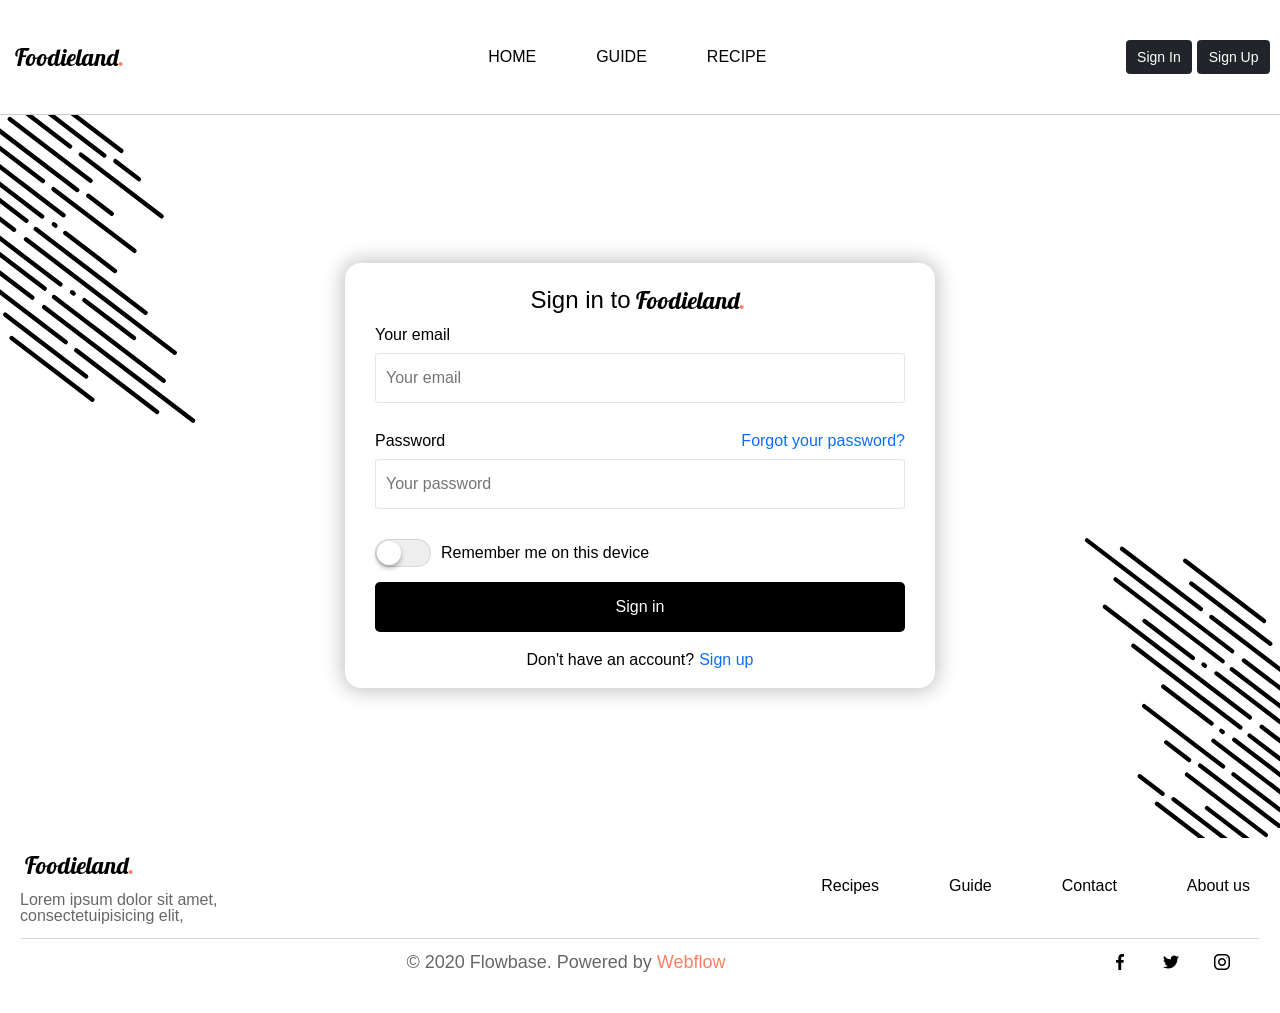
==== commit 3af19a91: "some fix" ====
--- a/Bogdana_form/Bog-form_one.html
+++ b/Bogdana_form/Bog-form_one.html
@@ -13,6 +13,35 @@
 </head>
 
 <body>
+  <svg aria-hidden="true" style="position: absolute; width: 0; height: 0; overflow: hidden;" version="1.1" xmlns="http://www.w3.org/2000/svg" xmlns:xlink="http://www.w3.org/1999/xlink">
+    <defs>
+    <symbol id="icon-Play" viewBox="0 0 32 32">
+    <path d="M16 0c-3.164 0-6.258 0.938-8.889 2.696s-4.682 4.257-5.893 7.181c-1.211 2.924-1.528 6.141-0.91 9.244s2.141 5.955 4.379 8.192c2.238 2.238 5.089 3.762 8.192 4.379s6.321 0.3 9.244-0.911c2.924-1.211 5.422-3.262 7.18-5.893s2.697-5.725 2.697-8.889c-0.005-4.242-1.692-8.309-4.692-11.308s-7.066-4.687-11.308-4.692zM21.606 17.024l-7.385 4.923c-0.185 0.124-0.401 0.195-0.623 0.206s-0.444-0.039-0.64-0.144c-0.196-0.105-0.361-0.262-0.475-0.453s-0.175-0.41-0.175-0.633v-9.846c-0-0.223 0.060-0.442 0.175-0.633s0.279-0.348 0.475-0.453c0.196-0.105 0.418-0.155 0.64-0.144s0.438 0.082 0.623 0.206l7.385 4.923c0.169 0.112 0.307 0.265 0.403 0.443s0.146 0.378 0.146 0.581c0 0.203-0.050 0.402-0.146 0.581s-0.234 0.331-0.403 0.443z"></path>
+    </symbol>
+    <symbol id="icon-Facebook" viewBox="0 0 32 32">
+    <path d="M21.079 5.313h2.921v-5.088c-0.504-0.069-2.237-0.225-4.256-0.225-4.212 0-7.097 2.649-7.097 7.519v4.481h-4.648v5.688h4.648v14.312h5.699v-14.311h4.46l0.708-5.688h-5.169v-3.919c0.001-1.644 0.444-2.769 2.735-2.769z"></path>
+    </symbol>
+    <symbol id="icon-twitter" viewBox="0 0 32 32">
+    <path d="M32 6.078c-1.19 0.522-2.458 0.868-3.78 1.036 1.36-0.812 2.398-2.088 2.886-3.626-1.268 0.756-2.668 1.29-4.16 1.588-1.204-1.282-2.92-2.076-4.792-2.076-3.632 0-6.556 2.948-6.556 6.562 0 0.52 0.044 1.020 0.152 1.496-5.454-0.266-10.28-2.88-13.522-6.862-0.566 0.982-0.898 2.106-0.898 3.316 0 2.272 1.17 4.286 2.914 5.452-1.054-0.020-2.088-0.326-2.964-0.808 0 0.020 0 0.046 0 0.072 0 3.188 2.274 5.836 5.256 6.446-0.534 0.146-1.116 0.216-1.72 0.216-0.42 0-0.844-0.024-1.242-0.112 0.85 2.598 3.262 4.508 6.13 4.57-2.232 1.746-5.066 2.798-8.134 2.798-0.538 0-1.054-0.024-1.57-0.090 2.906 1.874 6.35 2.944 10.064 2.944 12.072 0 18.672-10 18.672-18.668 0-0.29-0.010-0.57-0.024-0.848 1.302-0.924 2.396-2.078 3.288-3.406z"></path>
+    </symbol>
+    <symbol id="icon-instagram" viewBox="0 0 32 32">
+    <path d="M10 0h12c5.522 0 10 4.478 10 10v12c0 5.522-4.478 10-10 10h-12c-5.522 0-10-4.478-10-10v-12c0-5.522 4.478-10 10-10zM22 29c3.86 0 7-3.14 7-7v-12c0-3.86-3.14-7-7-7h-12c-3.86 0-7 3.14-7 7v12c0 3.86 3.14 7 7 7h12z"></path>
+    <path d="M8 16c0-4.418 3.582-8 8-8s8 3.582 8 8-3.582 8-8 8c-4.418 0-8-3.582-8-8zM11 16c0 2.756 2.244 5 5 5s5-2.244 5-5c0-2.758-2.244-5-5-5s-5 2.242-5 5z"></path>
+    <path d="M25.666 7.4c0 0.589-0.477 1.066-1.066 1.066s-1.066-0.477-1.066-1.066c0-0.589 0.477-1.066 1.066-1.066s1.066 0.477 1.066 1.066z"></path>
+    </symbol>
+    <symbol id="icon-ForkKnife" viewBox="0 0 32 32">
+    <path d="M16.306 8.581c-0.001-0.022-0.001-0.044-0.003-0.067s-0.005-0.045-0.008-0.067c-0.002-0.011-0.002-0.023-0.004-0.034l-1.231-7.384c-0.026-0.159-0.084-0.312-0.17-0.449s-0.197-0.256-0.329-0.35c-0.131-0.094-0.28-0.161-0.438-0.198s-0.321-0.042-0.48-0.015c-0.159 0.027-0.312 0.084-0.449 0.17s-0.256 0.197-0.35 0.329c-0.094 0.132-0.161 0.28-0.197 0.438s-0.041 0.321-0.015 0.48l0.992 5.951h-2.855v-6.154c0-0.326-0.13-0.639-0.361-0.87s-0.544-0.36-0.87-0.36c-0.326 0-0.639 0.13-0.87 0.36s-0.361 0.544-0.361 0.87v6.154h-2.855l0.992-5.951c0.027-0.159 0.022-0.323-0.015-0.48s-0.103-0.306-0.197-0.438c-0.094-0.132-0.213-0.243-0.35-0.329s-0.29-0.143-0.449-0.17c-0.16-0.027-0.323-0.021-0.48 0.015s-0.306 0.104-0.438 0.198c-0.132 0.094-0.243 0.213-0.329 0.35s-0.143 0.29-0.17 0.449l-1.231 7.384c-0.002 0.011-0.002 0.023-0.004 0.034-0.003 0.022-0.006 0.044-0.008 0.067s-0.003 0.045-0.003 0.067c-0 0.012-0.002 0.023-0.002 0.035s0.001 0.022 0.001 0.033c0 0.008 0 0.015 0.001 0.023 0.015 1.571 0.575 3.089 1.585 4.293s2.407 2.019 3.952 2.307v15.498c0 0.326 0.13 0.639 0.361 0.87s0.544 0.361 0.87 0.361 0.639-0.13 0.87-0.361c0.231-0.231 0.361-0.544 0.361-0.87v-15.498c1.545-0.288 2.942-1.103 3.952-2.307s1.57-2.721 1.585-4.293c0-0.008 0-0.015 0.001-0.023 0-0.011 0.001-0.022 0.001-0.033s-0.001-0.023-0.002-0.035z"></path>
+    <path d="M29.229 1.21c-0-0.025-0.002-0.051-0.004-0.076-0.001-0.017-0.003-0.034-0.005-0.051-0.003-0.021-0.006-0.042-0.010-0.064s-0.008-0.043-0.013-0.064c-0.004-0.017-0.008-0.033-0.013-0.050-0.007-0.025-0.014-0.049-0.023-0.073-0.002-0.007-0.004-0.014-0.006-0.021s-0.006-0.014-0.009-0.022c-0.009-0.024-0.019-0.048-0.030-0.071-0.007-0.015-0.014-0.030-0.022-0.045-0.010-0.020-0.021-0.039-0.032-0.058-0.010-0.017-0.020-0.034-0.031-0.051s-0.021-0.031-0.032-0.046c-0.013-0.018-0.026-0.036-0.040-0.054-0.010-0.013-0.021-0.025-0.032-0.038-0.015-0.018-0.031-0.035-0.047-0.052-0.011-0.012-0.023-0.023-0.035-0.034-0.016-0.016-0.033-0.031-0.050-0.046-0.014-0.012-0.028-0.023-0.043-0.034-0.016-0.012-0.032-0.025-0.049-0.037s-0.035-0.023-0.052-0.034c-0.015-0.009-0.030-0.019-0.045-0.028-0.020-0.011-0.041-0.022-0.061-0.032-0.014-0.007-0.028-0.014-0.043-0.021-0.022-0.010-0.044-0.019-0.066-0.027-0.015-0.006-0.030-0.011-0.045-0.016-0.021-0.007-0.043-0.014-0.065-0.020-0.018-0.005-0.035-0.009-0.053-0.014-0.020-0.004-0.039-0.008-0.059-0.012-0.021-0.004-0.043-0.007-0.065-0.010-0.017-0.002-0.034-0.004-0.051-0.005-0.025-0.002-0.051-0.003-0.076-0.004-0.008-0-0.016-0.001-0.024-0.001s-0.015 0.001-0.022 0.001c-0.025 0-0.051 0.002-0.076 0.004-0.017 0.001-0.034 0.003-0.052 0.005-0.021 0.003-0.042 0.006-0.064 0.010s-0.043 0.008-0.064 0.013c-0.017 0.004-0.033 0.008-0.050 0.013-0.025 0.007-0.049 0.014-0.073 0.023-0.007 0.002-0.014 0.004-0.021 0.006-0.015 0.006-0.030 0.012-0.045 0.018-0.006 0.002-0.012 0.004-0.017 0.007-3.171 1.192-5.71 5.081-7.547 11.566-0.833 2.992-1.438 6.043-1.809 9.127-0.018 0.172-0 0.345 0.053 0.51s0.14 0.316 0.256 0.444c0.116 0.128 0.257 0.231 0.414 0.302s0.328 0.107 0.501 0.107h7.384v8.615c0 0.326 0.13 0.639 0.36 0.87s0.544 0.361 0.87 0.361 0.639-0.13 0.87-0.361c0.231-0.231 0.361-0.544 0.361-0.87v-29.538c0-0.007-0.001-0.014-0.001-0.022z"></path>
+    </symbol>
+    <symbol id="icon-Timer" viewBox="0 0 32 32">
+    <path class="nr-timer-line" d="M12.571 2.286h6.857c0.303 0 0.594-0.12 0.808-0.335s0.335-0.505 0.335-0.808-0.12-0.594-0.335-0.808c-0.214-0.214-0.505-0.335-0.808-0.335h-6.857c-0.303 0-0.594 0.12-0.808 0.335s-0.335 0.505-0.335 0.808c0 0.303 0.12 0.594 0.335 0.808s0.505 0.335 0.808 0.335z"></path>
+    <path class="nr-timer" d="M16 4.571c-2.712 0-5.364 0.804-7.619 2.311s-4.013 3.649-5.051 6.155c-1.038 2.506-1.31 5.263-0.78 7.924s1.835 5.104 3.753 7.022c1.918 1.918 4.362 3.224 7.022 3.753s5.418 0.258 7.924-0.78c2.506-1.038 4.648-2.796 6.155-5.051s2.311-4.907 2.311-7.619c-0.004-3.636-1.45-7.122-4.021-9.693s-6.057-4.017-9.693-4.021zM22.465 13.437l-5.657 5.657c-0.106 0.106-0.232 0.19-0.371 0.248s-0.287 0.087-0.438 0.087-0.299-0.030-0.437-0.087c-0.139-0.057-0.265-0.142-0.371-0.248s-0.19-0.232-0.248-0.371c-0.057-0.139-0.087-0.287-0.087-0.438s0.030-0.299 0.087-0.437c0.057-0.139 0.142-0.265 0.248-0.371l5.657-5.657c0.106-0.106 0.232-0.19 0.371-0.248s0.287-0.087 0.437-0.087c0.15 0 0.299 0.030 0.437 0.087s0.265 0.142 0.371 0.248c0.106 0.106 0.19 0.232 0.248 0.371s0.087 0.287 0.087 0.437c0 0.15-0.030 0.299-0.087 0.437s-0.142 0.265-0.248 0.371z"></path>
+    </symbol>
+    <symbol id="icon-Heart" viewBox="0 0 32 32">
+    <path d="M23.111 1.778c-1.38-0.002-2.741 0.317-3.975 0.933s-2.308 1.512-3.136 2.616c-1.121-1.491-2.682-2.592-4.463-3.147s-3.691-0.536-5.46 0.055c-1.769 0.59-3.308 1.722-4.399 3.235s-1.678 3.331-1.678 5.196c0 10.646 14.791 19.052 15.421 19.404 0.177 0.099 0.376 0.151 0.579 0.151s0.402-0.052 0.579-0.151c2.72-1.593 5.274-3.456 7.621-5.561 5.175-4.658 7.8-9.316 7.8-13.844-0.003-2.357-0.94-4.616-2.606-6.282s-3.926-2.604-6.282-2.606z"></path>
+    </symbol>
+    </defs>
+    </svg>
   <header class="vad-header">
     <div class="container vad-header__wrapper" id="header">
       <div class="logo"><a href="../index.html">Foodieland</a></div>
@@ -33,9 +62,9 @@
               <li class="list-item">
                 <a class="e-link navigation__link" href="../Lesia_recipe/Les_recipe.html">RECIPE</a>
               </li>
-              <li class="list-item">
+              <!-- <li class="list-item">
                 <a class="e-link navigation__link" href="#contact">CONTACT</a>
-              </li>
+              </li> -->
             </ul>
           </nav>
         </div>
@@ -250,7 +279,7 @@
         <div class="evg-footer__text-icon">
           <div class="evg-footer__text">
             © 2020 Flowbase. Powered by
-            <span class="evg-footer__text-color">Webflow</span>
+            <a href="#" class="evg-footer__text-color">Webflow</a>
           </div>
           <div class="evg-footer__icon-block">
             <a class="evg-footer__icon-Facebook" href="#">
--- a/Bogdana_form/Bog-form.css
+++ b/Bogdana_form/Bog-form.css
@@ -2208,11 +2208,13 @@
   font-size: 24px;
   font-family: "Lobster", cursive;
   position: relative;
+  width: fit-content;
   z-index: 10;
 }
 .logo a {
   color: #000000;
   padding: 5px;
+  display: flex;
 }
 .logo a::after {
   content: ".";
@@ -2363,11 +2365,9 @@
 
 .nr-banner {
   padding-top: 150px;
-  margin-bottom: 50px;
 }
 @media (max-width: 1160px) {
   .nr-banner {
-    margin-bottom: 100px;
     height: auto;
   }
 }
@@ -2677,7 +2677,6 @@
   animation-iteration-count: infinite;
   animation-delay: 1s;
 }
-
 @keyframes time-circle {
   0% {
     transform: rotate(0deg);
@@ -2694,7 +2693,13 @@
     background-position: left 1000px top 10px;
   }
 }
+
+#icon-Heart {
+  cursor: pointer;
+}
+
 .dim-section {
+  padding-top: 100px;
   margin-bottom: 50px;
 }
 .dim-section__header {
@@ -2781,7 +2786,7 @@
 
 .dim-catalog {
   border-radius: 30px;
-  background: linear-gradient(rgba(231, 249, 253, 0), #e7f9fd);
+  background: linear-gradient(#e7f9fd00, #e7f9fd);
   padding: 16px 16px 16px 16px;
   position: relative;
 }
@@ -2845,6 +2850,7 @@
   }
 }
 .Dav-feedback {
+  padding-top: 120px;
   margin-bottom: 30px;
 }
 .Dav-feedback__wrapper {
@@ -2943,7 +2949,7 @@
   line-height: 20px;
   text-transform: uppercase;
   letter-spacing: 0.08em;
-  color: rgba(0, 0, 0, 0.6);
+  color: #00000099;
 }
 @media (max-width: 480px) {
   .Dav-form__label {
@@ -2954,7 +2960,7 @@
   max-height: 60px;
   max-width: 400px;
   height: 100%;
-  border: 1px solid rgba(0, 0, 0, 0.1019607843);
+  border: 1px solid #0000001a;
   border-radius: 16px;
   padding: 0 20px;
   margin: 12px 0;
@@ -2969,18 +2975,19 @@
     max-height: 45px;
   }
 }
-.Dav-form__input:hover {
+.Dav-form__input:focus {
   border-color: #000000;
 }
 .Dav-form__selector {
+  cursor: pointer;
   max-height: 60px;
   max-width: 400px;
   height: 100%;
   width: 100%;
-  border: 1px solid rgba(0, 0, 0, 0.1019607843);
+  border: 1px solid #0000001a;
   border-radius: 16px;
   padding: 0 20px;
-  color: rgba(0, 0, 0, 0.6);
+  color: #00000099;
   margin: 12px 0;
   appearance: none;
   background: url("./assets/img/arrow.svg") no-repeat right;
@@ -3066,7 +3073,6 @@
   background-color: #e7f9fd;
   flex-direction: column;
   border-radius: 60px;
-  margin-bottom: 50px;
   position: relative;
   overflow: hidden;
   display: flex;
@@ -3142,7 +3148,7 @@
   }
 }
 .evg-subscribe__text {
-  color: rgba(0, 0, 0, 0.6);
+  color: #00000099;
   text-align: center;
   line-height: 28px;
 }
@@ -3241,7 +3247,7 @@
 .evg-subscribe__input {
   font-size: 14px;
   background-color: #ffffff;
-  color: rgba(0, 0, 0, 0.4);
+  color: #00000066;
   padding-right: 145px;
   border-radius: 24px;
   padding-left: 10px;
@@ -3328,17 +3334,11 @@
 .evg-footer__wrapper {
   flex-direction: column;
   display: flex;
-  padding: 5px;
+  padding: 10px;
 }
 .evg-footer__logo-link {
   justify-content: space-between;
-  margin-right: 5px;
-  margin-left: 5px;
   display: flex;
-  padding: 5px;
-}
-.evg-footer__logo {
-  padding: 5px;
 }
 .evg-footer__logo-foodieland {
   font-size: 24px;
@@ -3359,27 +3359,18 @@
   }
 }
 .evg-footer__logo-text {
-  color: rgba(0, 0, 0, 0.6);
+  color: #00000099;
   margin-top: 10px;
-  padding: 5px;
+  max-width: 290px;
 }
 @media (max-width: 1024px) {
   .evg-footer__logo-text {
     margin-top: 5px;
-    font-size: 14px;
-    width: 300px;
   }
 }
 @media (max-width: 768px) {
   .evg-footer__logo-text {
     margin-top: 0;
-    font-size: 10px;
-    width: 160px;
-  }
-}
-@media (max-width: 480px) {
-  .evg-footer__logo-text {
-    font-size: 8px;
   }
 }
 .evg-footer__link {
@@ -3389,11 +3380,15 @@
 @media (max-width: 768px) {
   .evg-footer__link {
     padding: 0;
+    display: grid;
+    grid-template-columns: repeat(2, 1fr);
+    grid-gap: 5px;
   }
 }
 @media (max-width: 480px) {
   .evg-footer__link {
-    width: 50px;
+    grid-template-columns: repeat(2, 1fr);
+    grid-gap: 2px;
   }
 }
 .evg-footer__link-item {
@@ -3404,25 +3399,18 @@
 @media (max-width: 1024px) {
   .evg-footer__link-item {
     margin-right: 13px;
-    font-size: 14px;
   }
 }
 @media (max-width: 768px) {
   .evg-footer__link-item {
     margin-right: 0;
-    font-size: 10px;
-  }
-}
-@media (max-width: 480px) {
-  .evg-footer__link-item {
-    font-size: 8px;
   }
 }
 .evg-footer__link-item:last-child {
   margin-right: 0px;
 }
 .evg-footer__line {
-  color: rgba(0, 0, 0, 0.6);
+  color: #00000099;
 }
 @media (max-width: 1024px) {
   .evg-footer__line {
@@ -3445,39 +3433,31 @@
 .evg-footer__text-icon {
   display: flex;
   justify-content: space-between;
-  padding: 5px;
-  margin-left: 5px;
-  margin-right: 5px;
 }
 .evg-footer__text {
   align-self: center;
   margin: auto;
   font-size: 18px;
-  color: rgba(0, 0, 0, 0.6);
+  color: #00000099;
 }
 @media (max-width: 1024px) {
   .evg-footer__text {
-    font-size: 14px;
+    font-size: 16px;
     margin: 0;
   }
 }
-@media (max-width: 768px) {
+@media (max-width: 480px) {
   .evg-footer__text {
-    font-size: 10px;
-  }
-}
-@media (max-width: 480px) {
-  .evg-footer__text {
-    font-size: 8px;
+    max-width: 210px;
   }
 }
 .evg-footer__text-color {
   color: #fd8061;
 }
 .evg-footer__icon-block {
-  margin-right: 5px;
-  margin-left: 5px;
-  padding: 5px;
+  display: grid;
+  grid-template-columns: repeat(3, 1fr);
+  grid-gap: 5px;
 }
 .evg-footer__icon-Facebook, .evg-footer__icon-twitter, .evg-footer__icon-instagram {
   color: #000000;
@@ -3597,7 +3577,7 @@
   }
 }
 .bog-entry-page__wrapper {
-  box-shadow: 0px 0px 20px 3px rgba(0, 0, 0, 0.2392156863);
+  box-shadow: 0px 0px 20px 3px #0000003d;
   background: #ffffff;
   border-radius: 16px;
   padding: 20px 30px;
@@ -3706,7 +3686,7 @@
   border: 1px solid #000000;
 }
 .bog-form__input:focus {
-  box-shadow: 0px 0px 20px 3px rgba(0, 0, 0, 0.2392156863);
+  box-shadow: 0px 0px 20px 3px #0000003d;
   border: 1px solid #000000;
 }
 .bog-form__input::selection {
@@ -3795,7 +3775,7 @@
   width: 0;
 }
 .bog-form__checkbox__label input[type=checkbox]:checked + .bog-form__checkbox__switch {
-  background: rgb(1, 1, 1);
+  background: #010101;
 }
 .bog-form__checkbox__label input[type=checkbox]:checked + .bog-form__checkbox__switch::before {
   transform: translateX(28px);
